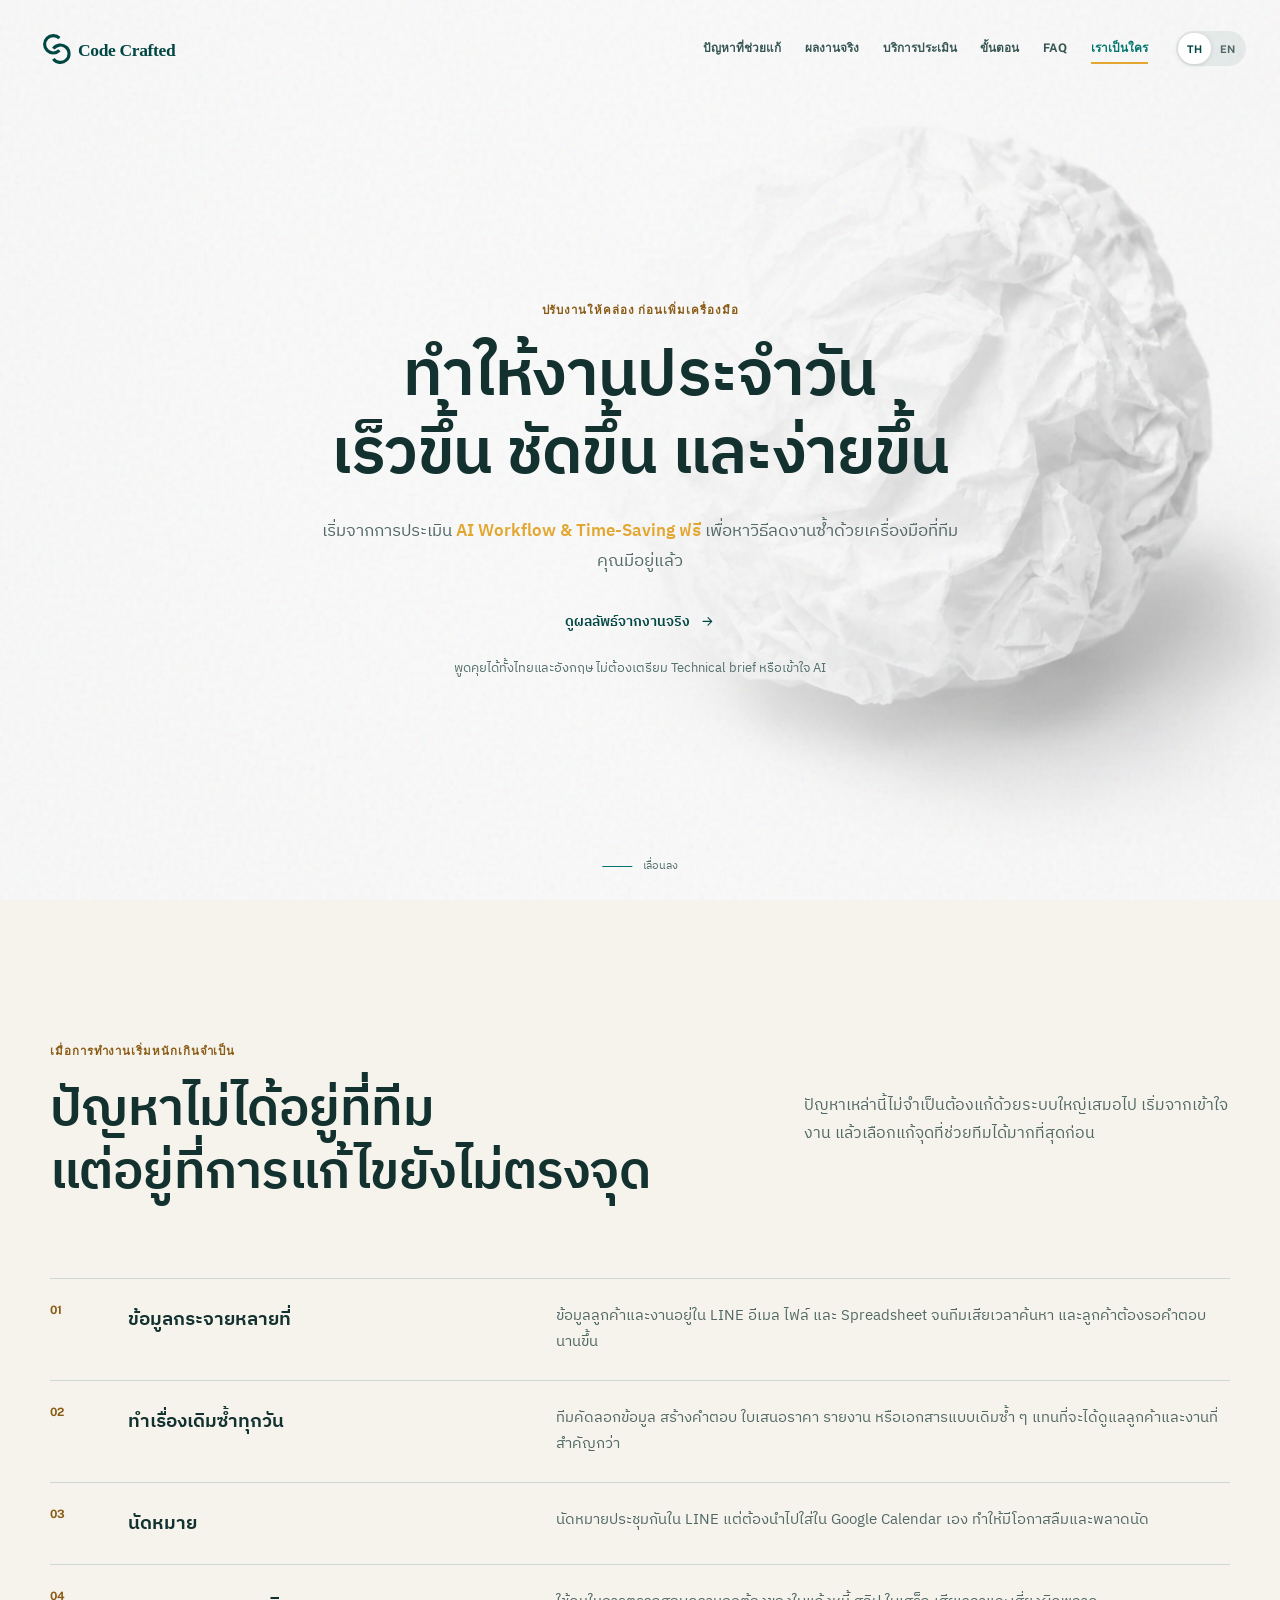
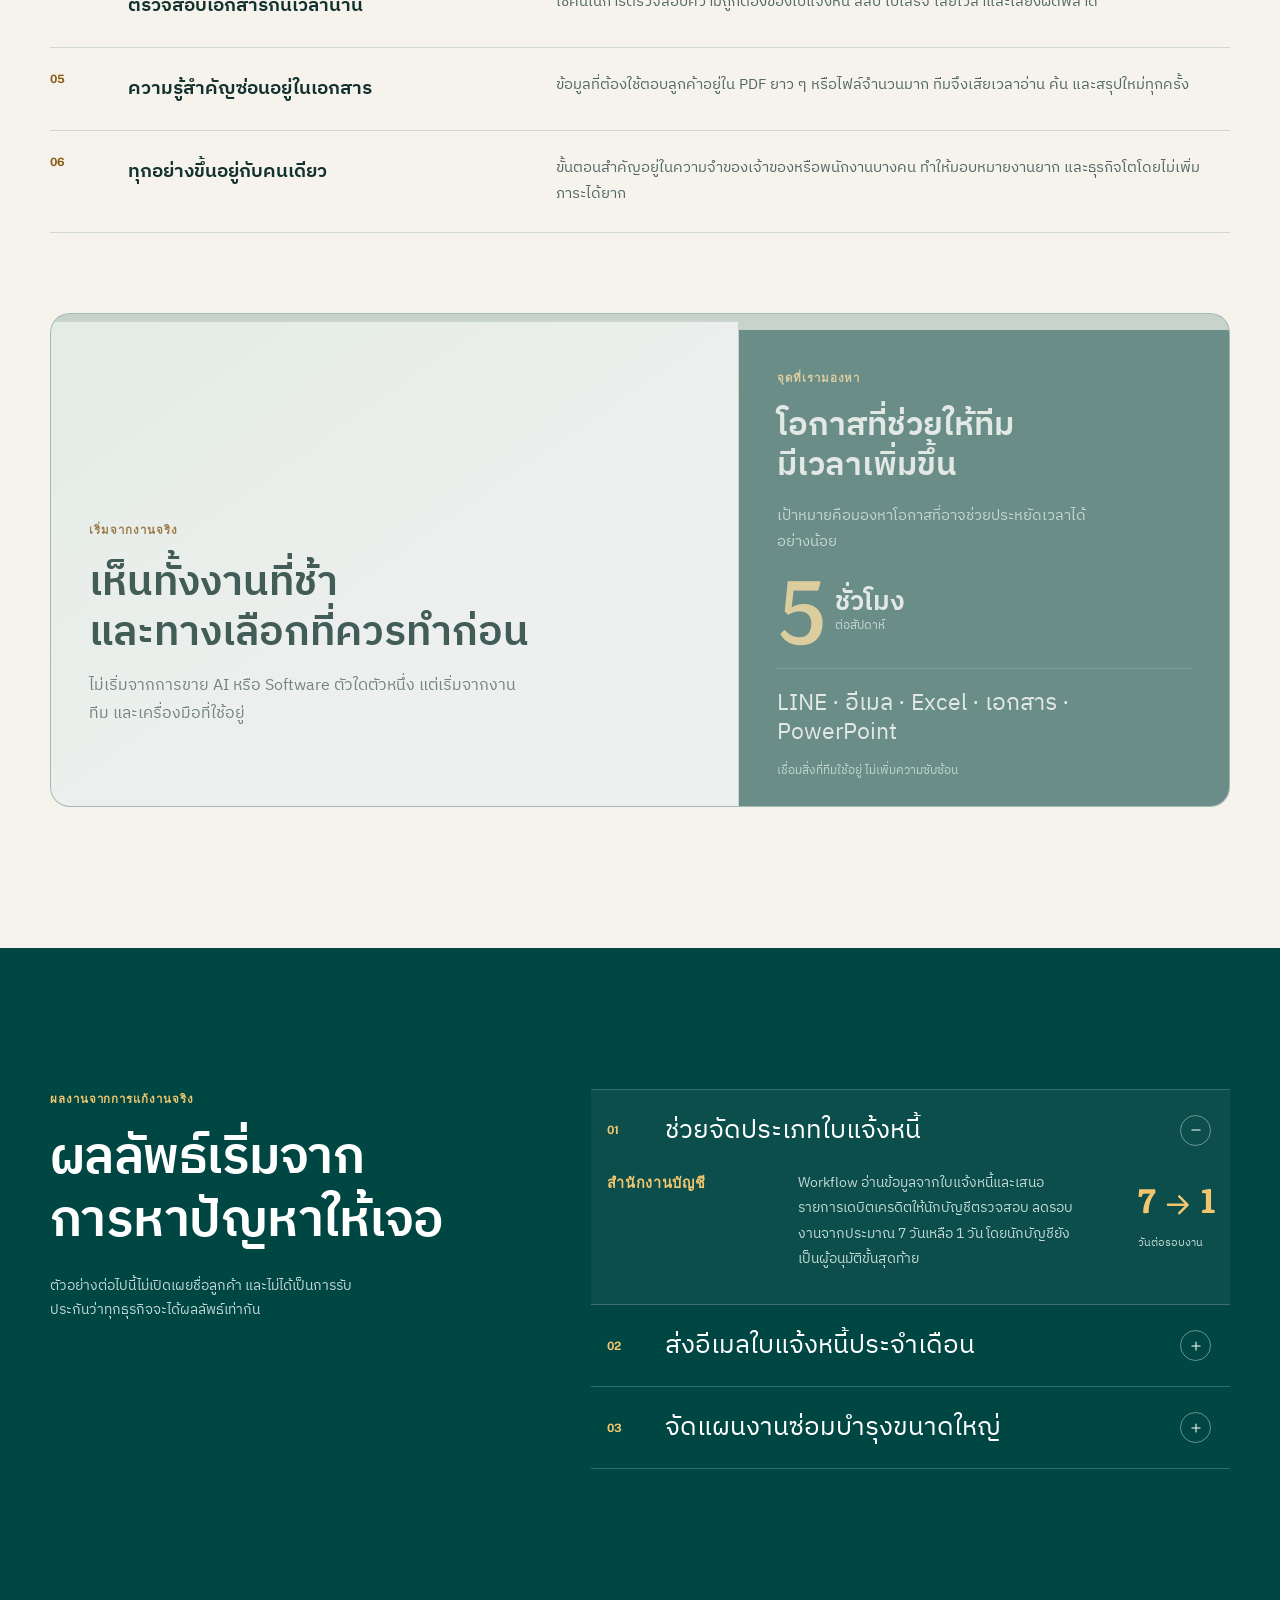
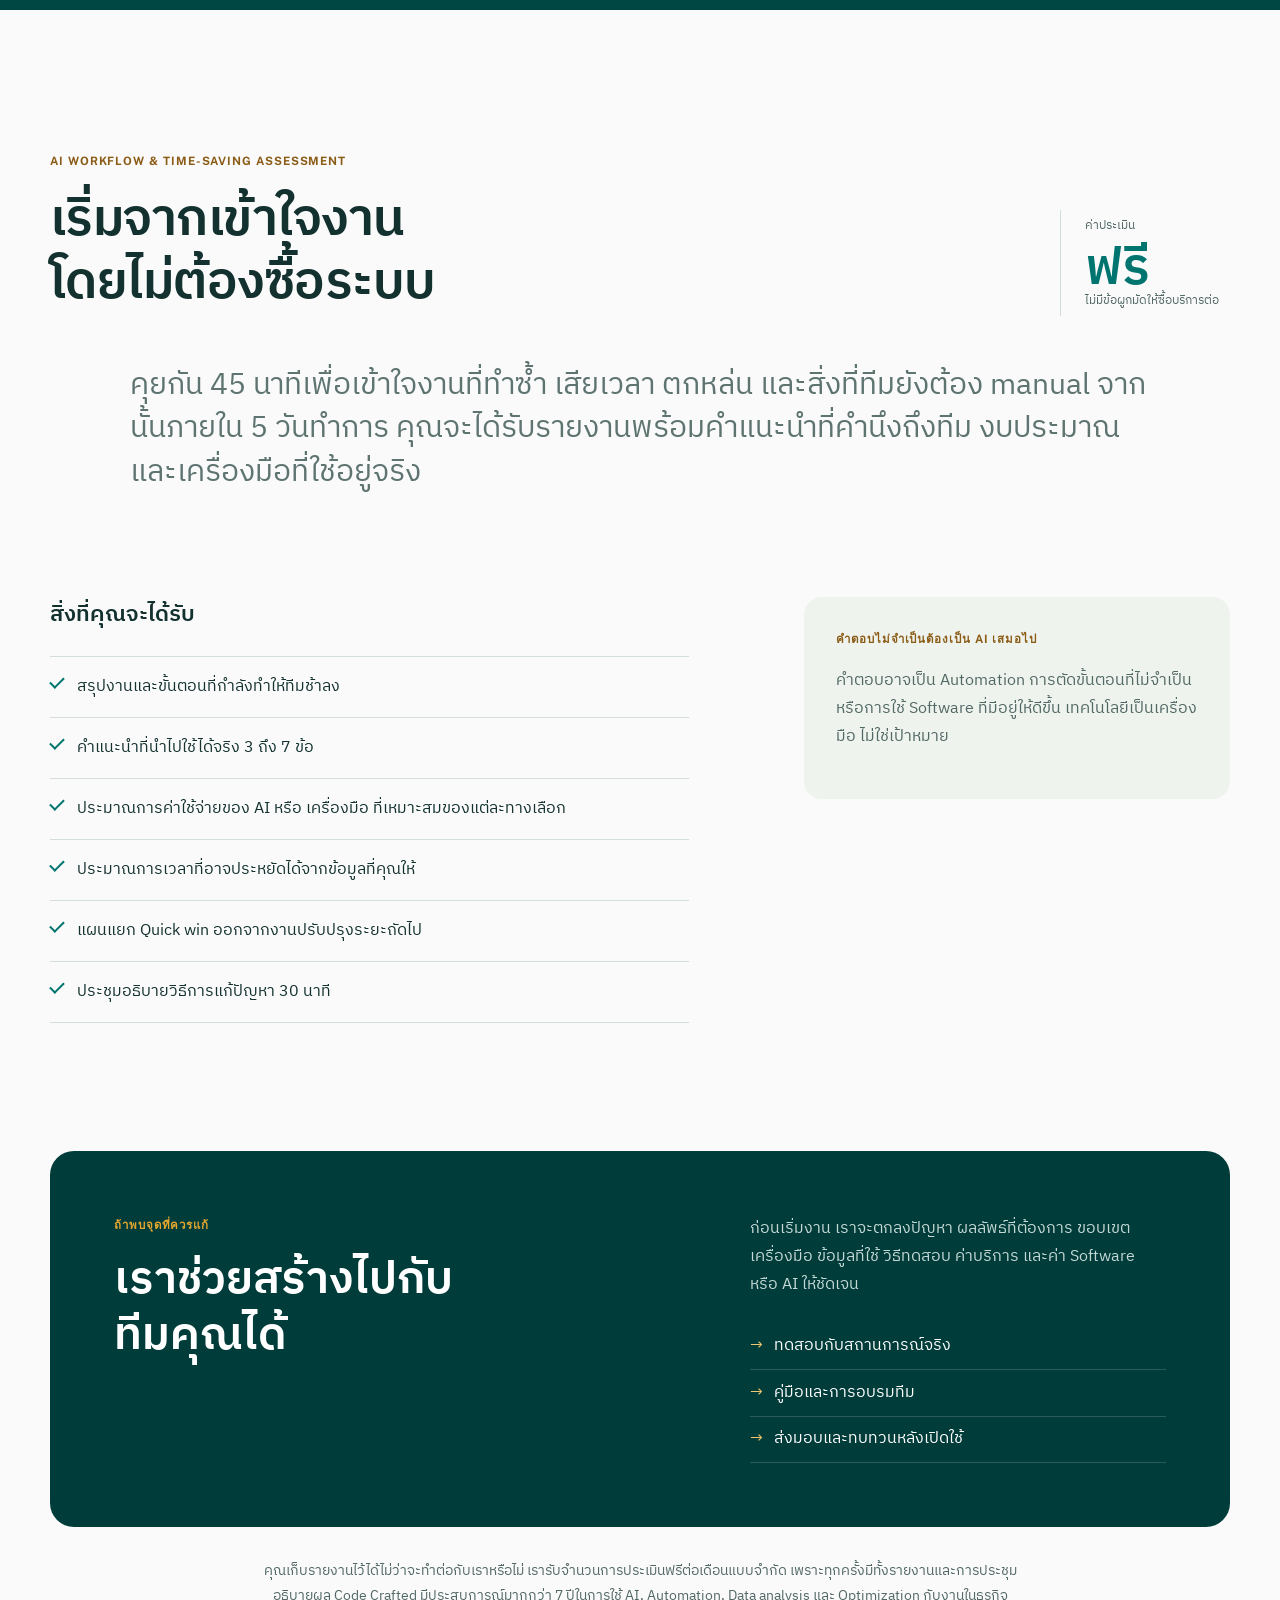
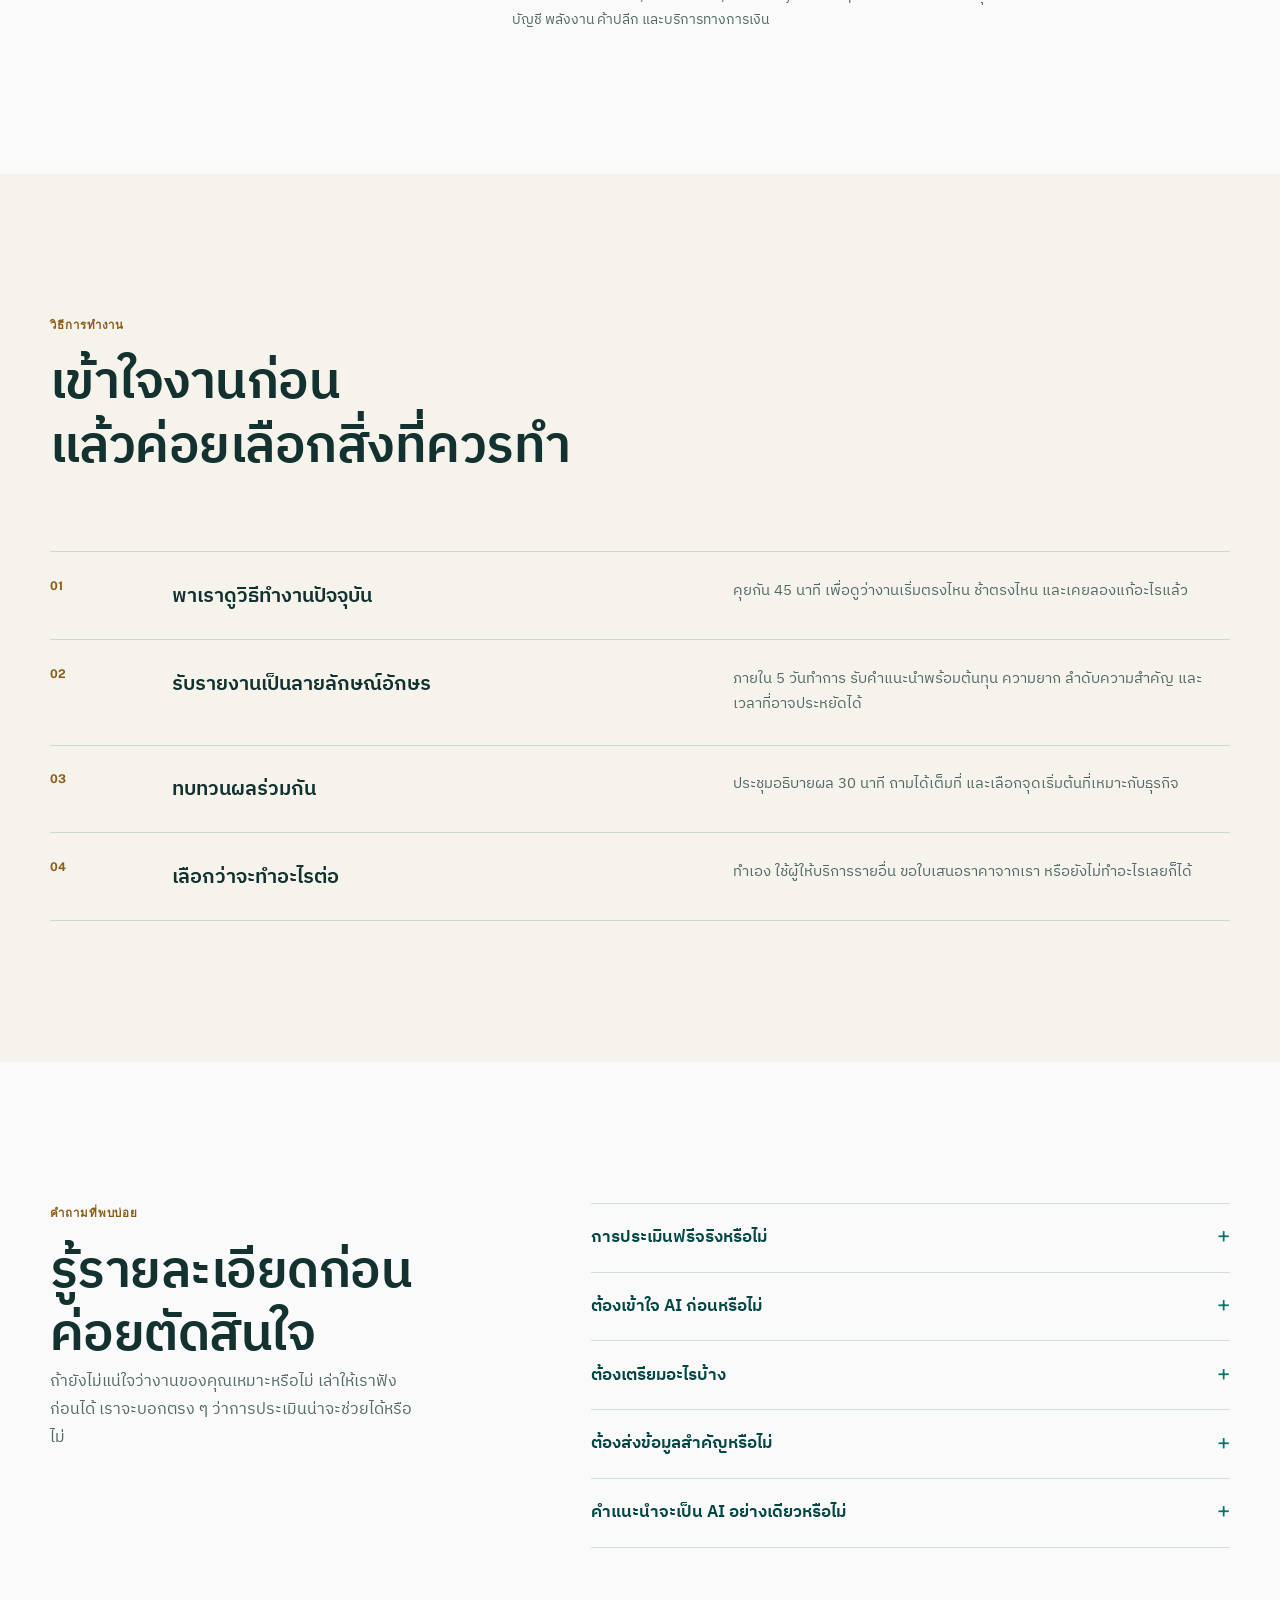
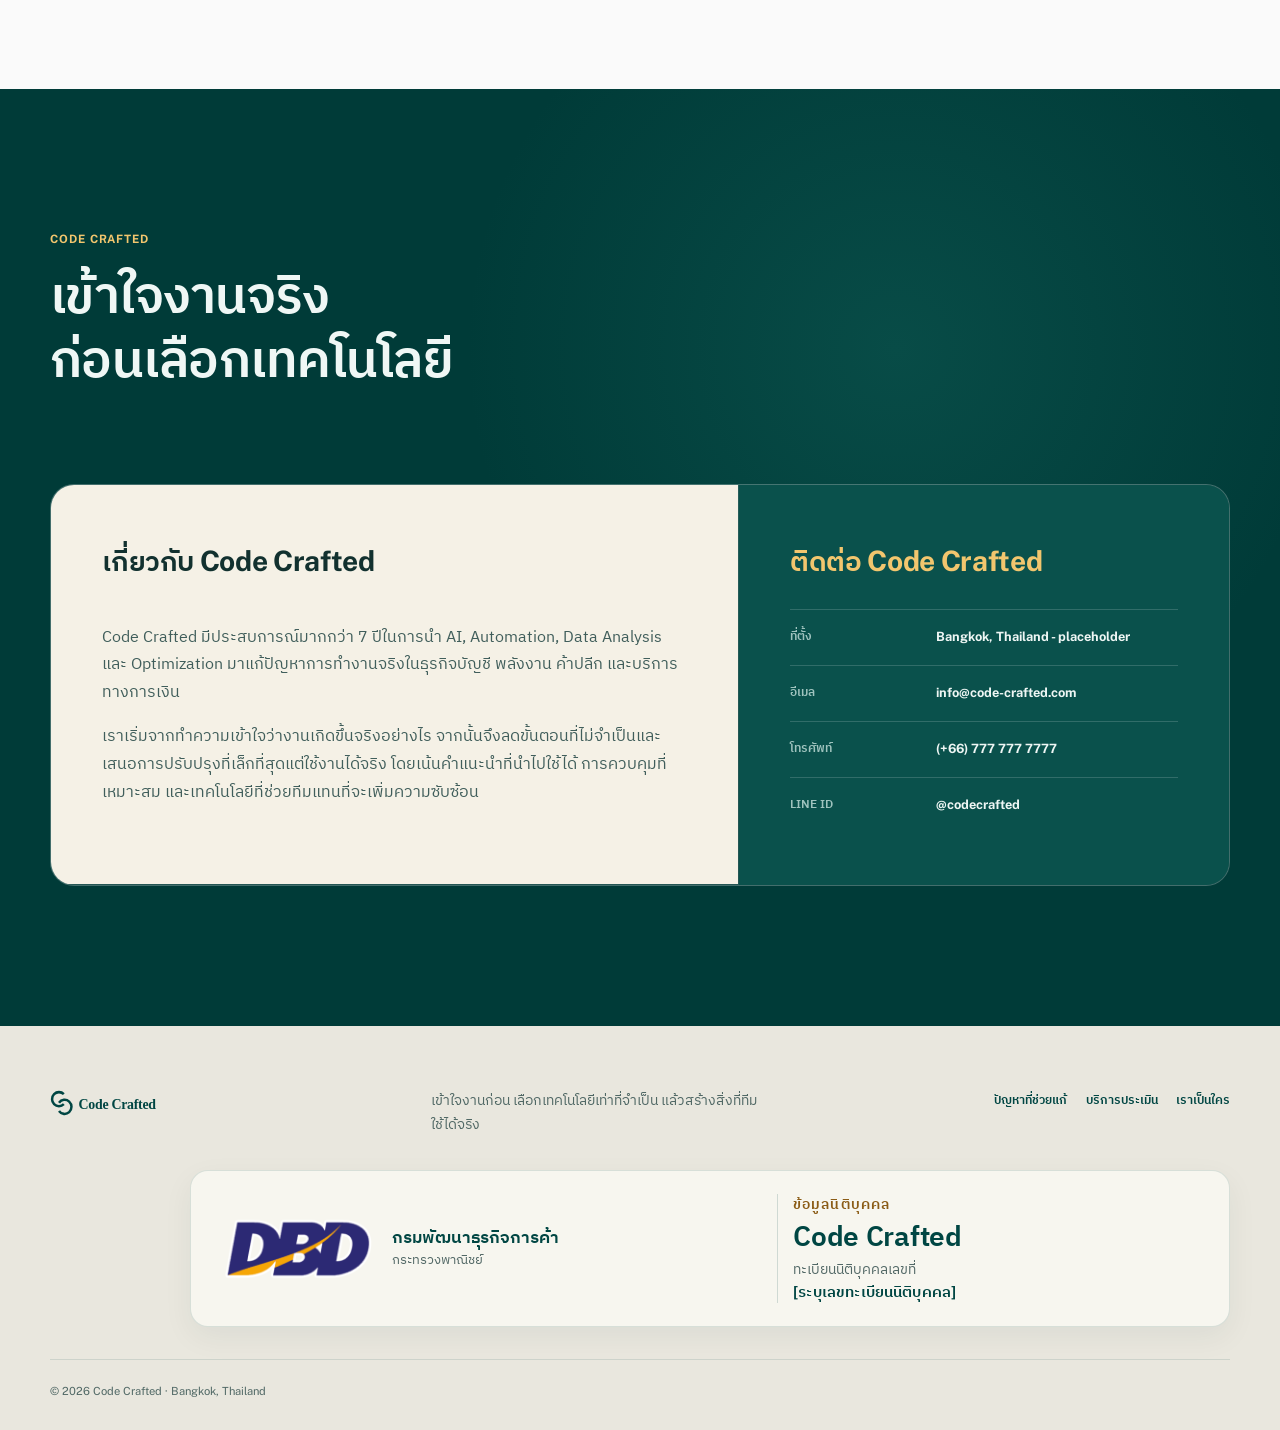
==== site/index.html @ 1d24594e "back up" ====
<!doctype html>
<html lang="th">
<head>
  <meta charset="utf-8">
  <meta name="viewport" content="width=device-width, initial-scale=1">
  <meta name="description" content="Code Crafted ช่วยธุรกิจบริการในไทยลดงานซ้ำและจัดการงานได้ชัดขึ้น เริ่มจากการประเมิน Workflow ฟรี">
  <meta name="theme-color" content="#004643">
  <title>Code Crafted | ลดงานซ้ำ ให้ธุรกิจเดินหน้าได้คล่องขึ้น</title>
  <link rel="icon" href="assets/brand/favicon.svg" type="image/svg+xml">
  <link rel="stylesheet" href="css/style.css">
</head>
<body>
  <a class="skip-link" href="#main-content" data-i18n="skip">ข้ามไปยังเนื้อหาหลัก</a>
  <svg class="sprite" aria-hidden="true">
    <symbol id="arrow" viewBox="0 0 24 24"><path d="M5 12h14M13 6l6 6-6 6"/></symbol>
    <symbol id="check" viewBox="0 0 24 24"><path d="m5 12 4 4L19 6"/></symbol>
    <symbol id="plus" viewBox="0 0 24 24"><path d="M12 5v14M5 12h14"/></symbol>
    <symbol id="minus" viewBox="0 0 24 24"><path d="M5 12h14"/></symbol>
    <symbol id="mail" viewBox="0 0 24 24"><rect x="3" y="5" width="18" height="14" rx="2"/><path d="m3 7 9 6 9-6"/></symbol>
  </svg>

  <header class="site-header" id="site-header">
    <nav class="nav-shell" aria-label="เมนูหลัก" data-i18n-aria="primaryNav">
      <a class="brand" href="#top" aria-label="Code Crafted home"><img src="assets/brand/code-crafted-lockup.svg" alt="Code Crafted"></a>
      <button class="menu-toggle" type="button" aria-expanded="false" aria-controls="main-nav" aria-label="เปิดหรือปิดเมนู" data-i18n-aria="menu"><span></span><span></span></button>
      <div class="nav-panel" id="main-nav">
        <div class="nav-links">
          <a href="#problems" data-i18n="navProblems">ปัญหาที่ช่วยแก้</a>
          <a href="#proof" data-i18n="navProof">ผลงานจริง</a>
          <a href="#assessment" data-i18n="navAssessment">บริการประเมิน</a>
          <a href="#process" data-i18n="navProcess">ขั้นตอน</a>
          <a href="#faq" data-i18n="navFaq">FAQ</a>
          <a href="#about" data-i18n="navAbout">เราเป็นใคร</a>
        </div>
        <div class="nav-actions">
          <div class="language-switcher" role="group" aria-label="เลือกภาษา" data-i18n-aria="language"><button class="language-option is-active" type="button" data-language="th" aria-pressed="true">TH</button><button class="language-option" type="button" data-language="en" aria-pressed="false">EN</button></div>
        </div>
      </div>
    </nav>
  </header>

  <main class="site-main" id="main-content">
    <section class="hero" id="top" data-paper-scene aria-labelledby="hero-title">
      <div class="paper-stage" aria-hidden="true">
        <img class="paper-frame is-current" data-frame="0" src="assets/papers/paper-00.webp" alt="">
        <img class="paper-frame" data-frame=".5" src="assets/papers/paper-40.webp" alt="">
        <img class="paper-frame" data-frame="1" src="assets/papers/paper-100.webp" alt="">
      </div>
      <div class="hero-wash"></div>
      <div class="hero-inner page-width">
        <p class="kicker" data-i18n="heroKicker">ปรับงานให้คล่อง ก่อนเพิ่มเครื่องมือ</p>
        <h1 id="hero-title" data-i18n-html="heroTitle">ทำให้งานประจำวัน<br>เร็วขึ้น ชัดขึ้น และง่ายขึ้น</h1>
        <p class="hero-lead" data-i18n-html="heroLead">เริ่มจากการประเมิน <strong>AI Workflow &amp; Time-Saving ฟรี</strong> เพื่อหาวิธีลดงานซ้ำด้วยเครื่องมือที่ทีมคุณมีอยู่แล้ว</p>
        <div class="hero-actions"><a class="text-button" href="#proof"><span data-i18n="heroProof">ดูผลลัพธ์จากงานจริง</span><svg class="icon"><use href="#arrow"></use></svg></a></div>
        <p class="hero-note" data-i18n="heroNote">พูดคุยได้ทั้งไทยและอังกฤษ ไม่ต้องเตรียม Technical brief หรือเข้าใจ AI</p>
      </div>
      <p class="scroll-cue" aria-hidden="true"><span></span><span data-i18n="scroll">เลื่อนลง</span></p>
    </section>

    <section class="chapter problems" id="problems" aria-labelledby="problems-title">
      <div class="page-width">
        <div class="chapter-head split-head"><div><p class="kicker" data-i18n="problemsKicker">เมื่อการทำงานเริ่มหนักเกินจำเป็น</p><h2 id="problems-title" data-i18n-html="problemsTitle">ปัญหาไม่ได้อยู่ที่ทีม<br>แต่อยู่ที่การแก้ไขยังไม่ตรงจุด</h2></div><p data-i18n="problemsLead">ปัญหาเหล่านี้ไม่จำเป็นต้องแก้ด้วยระบบใหญ่เสมอไป เริ่มจากเข้าใจงาน แล้วเลือกแก้จุดที่ช่วยทีมได้มากที่สุดก่อน</p></div>
        <div class="problem-list">
          <article><span>01</span><h3 data-i18n="problem1Title">ข้อมูลกระจายหลายที่</h3><p data-i18n="problem1Body">ข้อมูลลูกค้าและงานอยู่ใน LINE อีเมล ไฟล์ และ Spreadsheet จนทีมเสียเวลาค้นหา และลูกค้าต้องรอคำตอบนานขึ้น</p></article>
          <article><span>02</span><h3 data-i18n="problem2Title">ทำเรื่องเดิมซ้ำทุกวัน</h3><p data-i18n="problem2Body">ทีมคัดลอกข้อมูล สร้างคำตอบ ใบเสนอราคา รายงาน หรือเอกสารแบบเดิมซ้ำ ๆ แทนที่จะได้ดูแลลูกค้าและงานที่สำคัญกว่า</p></article>
          <article><span>03</span><h3 data-i18n="problem3Title">นัดหมาย</h3><p data-i18n="problem3Body">นัดหมายประชุมกันใน LINE แต่ต้องนำไปใส่ใน Google Calendar เอง  ทำให้มีโอกาสลืมและพลาดนัด</p></article>
          <article><span>04</span><h3 data-i18n="problem4Title">ตรวจสอบเอกสารกินเวลานาน</h3><p data-i18n="problem4Body">ใช้คนในการตรวจสอบความถูกต้องของใบแจ้งหนี้ สลิป ใบเสร็จ เสียเวลาและเสี่ยงผิดพลาด</p></article>
          <article><span>05</span><h3 data-i18n="problem5Title">ความรู้สำคัญซ่อนอยู่ในเอกสาร</h3><p data-i18n="problem5Body">ข้อมูลที่ต้องใช้ตอบลูกค้าอยู่ใน PDF ยาว ๆ หรือไฟล์จำนวนมาก ทีมจึงเสียเวลาอ่าน ค้น และสรุปใหม่ทุกครั้ง</p></article>
          <article><span>06</span><h3 data-i18n="problem6Title">ทุกอย่างขึ้นอยู่กับคนเดียว</h3><p data-i18n="problem6Body">ขั้นตอนสำคัญอยู่ในความจำของเจ้าของหรือพนักงานบางคน ทำให้มอบหมายงานยาก และธุรกิจโตโดยไม่เพิ่มภาระได้ยาก</p></article>
        </div>
        <div class="bento-grid" aria-label="สิ่งที่การประเมินช่วยให้เห็น">
          <article class="bento bento-large"><p class="kicker" data-i18n="bentoKicker">เริ่มจากงานจริง</p><h3 data-i18n-html="bentoTitle">เห็นทั้งงานที่ช้า<br>และทางเลือกที่ควรทำก่อน</h3><p data-i18n="bentoBody">ไม่เริ่มจากการขาย AI หรือ Software ตัวใดตัวหนึ่ง แต่เริ่มจากงาน ทีม และเครื่องมือที่ใช้อยู่</p></article>
          <article class="bento bento-evidence"><div class="bento-evidence-main"><p class="kicker kicker-light" data-i18n="bentoEvidenceKicker">จุดที่เรามองหา</p><h3 data-i18n-html="bentoEvidenceTitle">โอกาสที่ช่วยให้ทีม<br>มีเวลาเพิ่มขึ้น</h3><p class="bento-evidence-body" data-i18n="bentoEvidenceBody">เป้าหมายคือมองหาโอกาสที่อาจช่วยประหยัดเวลาได้อย่างน้อย</p><div class="bento-time-proof" data-i18n-aria="bentoEvidenceMetricAria" aria-label="5 ชั่วโมงต่อสัปดาห์"><strong>5</strong><span><span data-i18n="bentoEvidenceMetricUnit">ชั่วโมง</span><small data-i18n="bentoEvidenceMetricPeriod">ต่อสัปดาห์</small></span></div></div><div class="bento-evidence-tools"><p data-i18n="bentoTools">LINE · อีเมล · Excel · เอกสาร · PowerPoint</p><span data-i18n="bentoToolsNote">เชื่อมสิ่งที่ทีมใช้อยู่ ไม่เพิ่มความซับซ้อน</span></div></article>
        </div>
      </div>
    </section>

    <section class="chapter proof" id="proof" aria-labelledby="proof-title">
      <div class="page-width proof-layout">
        <div class="proof-intro"><p class="kicker kicker-light" data-i18n="proofKicker">ผลงานจากการแก้งานจริง</p><h2 id="proof-title" data-i18n-html="proofTitle">ผลลัพธ์เริ่มจาก<br>การหาปัญหาให้เจอ</h2><p data-i18n="proofLead">ตัวอย่างต่อไปนี้ไม่เปิดเผยชื่อลูกค้า และไม่ได้เป็นการรับประกันว่าทุกธุรกิจจะได้ผลลัพธ์เท่ากัน</p></div>
        <div class="case-accordions" data-case-list>
          <article class="case is-open"><button class="case-toggle" type="button" aria-expanded="true"><span class="case-index">01</span><span class="case-title" data-i18n="case1Title">ช่วยจัดประเภทใบแจ้งหนี้</span><span class="case-plus"><svg class="icon"><use href="#minus"></use></svg></span></button><div class="case-panel"><p class="case-sector" data-i18n="case1Sector">สำนักงานบัญชี</p><p data-i18n="case1Body">Workflow อ่านข้อมูลจากใบแจ้งหนี้และเสนอรายการเดบิตเครดิตให้นักบัญชีตรวจสอบ ลดรอบงานจากประมาณ 7 วันเหลือ 1 วัน โดยนักบัญชียังเป็นผู้อนุมัติขั้นสุดท้าย</p><strong>7 <svg class="icon"><use href="#arrow"></use></svg> 1 <small data-i18n="case1Result">วันต่อรอบงาน</small></strong></div></article>
          <article class="case"><button class="case-toggle" type="button" aria-expanded="false"><span class="case-index">02</span><span class="case-title" data-i18n="case2Title">ส่งอีเมลใบแจ้งหนี้ประจำเดือน</span><span class="case-plus"><svg class="icon"><use href="#plus"></use></svg></span></button><div class="case-panel"><p class="case-sector" data-i18n="case2Sector">สำนักงานบัญชี</p><p data-i18n="case2Body">ระบบเตรียมและส่งอีเมลใบแจ้งหนี้ตามรอบให้ลูกค้าทั้งหมด ช่วยให้การสื่อสารสม่ำเสมอ และลดความเสี่ยงจากการตกหล่น</p><strong>3h <svg class="icon"><use href="#arrow"></use></svg> &lt;5m <small data-i18n="case2Result">เวลาทำงานต่อเดือน</small></strong></div></article>
          <article class="case"><button class="case-toggle" type="button" aria-expanded="false"><span class="case-index">03</span><span class="case-title" data-i18n="case3Title">จัดแผนงานซ่อมบำรุงขนาดใหญ่</span><span class="case-plus"><svg class="icon"><use href="#plus"></use></svg></span></button><div class="case-panel"><p class="case-sector" data-i18n="case3Sector">ธุรกิจพลังงานไทย</p><p data-i18n="case3Body">ระบบวิเคราะห์งานซ่อม ลำดับก่อนหลัง ด้วยข้อจำกัดหน้างาน เช่น จำนวนคน, เวลาที่จำกัด เป็นต้น เพื่อสร้างแผนดำเนินงานที่นำไปใช้ต่อได้</p><strong class="case-result-financial"><span class="case-result-value" data-i18n-html="case3ResultValue">THB 1M+</span><small data-i18n="case3Result">ต้นทุนที่ลดลง</small></strong></div></article>
        </div>
      </div>
    </section>

    <section class="chapter assessment" id="assessment" aria-labelledby="assessment-title">
      <div class="page-width">
        <div class="assessment-top"><div><p class="kicker" data-i18n="assessmentKicker">AI Workflow &amp; Time-Saving Assessment</p><h2 id="assessment-title" data-i18n-html="assessmentTitle">เริ่มจากเข้าใจงาน<br>โดยไม่ต้องซื้อระบบ</h2></div><div class="assessment-price"><span data-i18n="priceLabel">ค่าประเมิน</span><strong data-i18n="price">ฟรี</strong><small data-i18n="priceNote">ไม่มีข้อผูกมัดให้ซื้อบริการต่อ</small></div></div>
        <div class="assessment-copy" data-scrub-copy><p data-i18n="assessmentIntro">คุยกัน 45 นาทีเพื่อเข้าใจงานที่ทำซ้ำ เสียเวลา ตกหล่น และสิ่งที่ทีมยังต้อง manual จากนั้นภายใน 5 วันทำการ คุณจะได้รับรายงานพร้อมคำแนะนำที่คำนึงถึงทีม งบประมาณ และเครื่องมือที่ใช้อยู่จริง</p></div>
        <div class="assessment-columns"><div><h3 data-i18n="deliverablesTitle">สิ่งที่คุณจะได้รับ</h3><ul class="check-list"><li data-i18n="deliverable1">สรุปงานและขั้นตอนที่กำลังทำให้ทีมช้าลง</li><li data-i18n="deliverable2">คำแนะนำที่นำไปใช้ได้จริง 3 ถึง 7 ข้อ</li><li data-i18n="deliverable3">ประมาณการค่าใช้จ่ายของ AI หรือ เครื่องมือ ที่เหมาะสมของแต่ละทางเลือก</li><li data-i18n="deliverable4">ประมาณการเวลาที่อาจประหยัดได้จากข้อมูลที่คุณให้</li><li data-i18n="deliverable5">แผนแยก Quick win ออกจากงานปรับปรุงระยะถัดไป</li><li data-i18n="deliverable6">ประชุมอธิบายวิธีการแก้ปัญหา 30 นาที</li></ul></div><aside class="assessment-aside"><p class="kicker" data-i18n="recommendKicker">คำตอบไม่จำเป็นต้องเป็น AI เสมอไป</p><p data-i18n="recommendLead">คำตอบอาจเป็น Automation การตัดขั้นตอนที่ไม่จำเป็น หรือการใช้ Software ที่มีอยู่ให้ดีขึ้น เทคโนโลยีเป็นเครื่องมือ ไม่ใช่เป้าหมาย</p></aside></div>
        <article class="implementation"><div><p class="kicker kicker-light" data-i18n="implementationKicker">ถ้าพบจุดที่ควรแก้</p><h3 data-i18n-html="implementationTitle">เราช่วยสร้างไปกับ<br>ทีมคุณได้</h3></div><div><p data-i18n="implementationBody">ก่อนเริ่มงาน เราจะตกลงปัญหา ผลลัพธ์ที่ต้องการ ขอบเขต เครื่องมือ ข้อมูลที่ใช้ วิธีทดสอบ ค่าบริการ และค่า Software หรือ AI ให้ชัดเจน</p><ul><li data-i18n="implementation1">ทดสอบกับสถานการณ์จริง</li><li data-i18n="implementation2">คู่มือและการอบรมทีม</li><li data-i18n="implementation3">ส่งมอบและทบทวนหลังเปิดใช้</li></ul></div></article>
        <p class="trust-copy" data-i18n="trustCopy">คุณเก็บรายงานไว้ได้ไม่ว่าจะทำต่อกับเราหรือไม่ เรารับจำนวนการประเมินฟรีต่อเดือนแบบจำกัด เพราะทุกครั้งมีทั้งรายงานและการประชุมอธิบายผล Code Crafted มีประสบการณ์มากกว่า 7 ปีในการใช้ AI, Automation, Data analysis และ Optimization กับงานในธุรกิจบัญชี พลังงาน ค้าปลีก และบริการทางการเงิน</p>
      </div>
    </section>

    <section class="chapter process" id="process" aria-labelledby="process-title"><div class="page-width"><div class="chapter-head"><p class="kicker" data-i18n="processKicker">วิธีการทำงาน</p><h2 id="process-title" data-i18n-html="processTitle">เข้าใจงานก่อน<br>แล้วค่อยเลือกสิ่งที่ควรทำ</h2></div><ol class="steps"><li><span>01</span><div><h3 data-i18n="step1Title">พาเราดูวิธีทำงานปัจจุบัน</h3><p data-i18n="step1Body">คุยกัน 45 นาที เพื่อดูว่างานเริ่มตรงไหน ช้าตรงไหน และเคยลองแก้อะไรแล้ว</p></div></li><li><span>02</span><div><h3 data-i18n="step2Title">รับรายงานเป็นลายลักษณ์อักษร</h3><p data-i18n="step2Body">ภายใน 5 วันทำการ รับคำแนะนำพร้อมต้นทุน ความยาก ลำดับความสำคัญ และเวลาที่อาจประหยัดได้</p></div></li><li><span>03</span><div><h3 data-i18n="step3Title">ทบทวนผลร่วมกัน</h3><p data-i18n="step3Body">ประชุมอธิบายผล 30 นาที ถามได้เต็มที่ และเลือกจุดเริ่มต้นที่เหมาะกับธุรกิจ</p></div></li><li><span>04</span><div><h3 data-i18n="step4Title">เลือกว่าจะทำอะไรต่อ</h3><p data-i18n="step4Body">ทำเอง ใช้ผู้ให้บริการรายอื่น ขอใบเสนอราคาจากเรา หรือยังไม่ทำอะไรเลยก็ได้</p></div></li></ol></div></section>

    <section class="chapter faq" id="faq" aria-labelledby="faq-title"><div class="page-width faq-layout"><div><p class="kicker" data-i18n="faqKicker">คำถามที่พบบ่อย</p><h2 id="faq-title" data-i18n-html="faqTitle">รู้รายละเอียดก่อน<br>ค่อยตัดสินใจ</h2><p data-i18n="faqLead">ถ้ายังไม่แน่ใจว่างานของคุณเหมาะหรือไม่ เล่าให้เราฟังก่อนได้ เราจะบอกตรง ๆ ว่าการประเมินน่าจะช่วยได้หรือไม่</p></div><div class="faq-list"><details><summary data-i18n="faq1Q">การประเมินฟรีจริงหรือไม่</summary><p data-i18n="faq1A">ฟรี ไม่มีค่าประเมิน และไม่มีข้อผูกมัดให้ซื้อบริการอื่นต่อ</p></details><details><summary data-i18n="faq2Q">ต้องเข้าใจ AI ก่อนหรือไม่</summary><p data-i18n="faq2A">ไม่ต้อง เราคุยเรื่องธุรกิจด้วยภาษาที่เข้าใจง่าย และอธิบายว่าทางเลือกแต่ละแบบทำอะไร มีค่าใช้จ่ายอะไร และทีมต้องปรับอะไรบ้าง</p></details><details><summary data-i18n="faq3Q">ต้องเตรียมอะไรบ้าง</summary><p data-i18n="faq3A">เตรียมเล่าว่าวันทำงานปกติเป็นอย่างไร งานไหนทำซ้ำ งานไหนล่าช้า และทีมใช้เครื่องมืออะไร ไม่ต้องทำ Presentation หรือ Technical brief</p></details><details><summary data-i18n="faq4Q">ต้องส่งข้อมูลสำคัญหรือไม่</summary><p data-i18n="faq4A">การประเมินฟรีไม่ต้องใช้รหัสผ่านหรือเอกสารลูกค้าเป็นค่าเริ่มต้น เราเริ่มจากคำอธิบาย Workflow และตัวอย่างที่ไม่อ่อนไหวได้</p></details><details><summary data-i18n="faq5Q">คำแนะนำจะเป็น AI อย่างเดียวหรือไม่</summary><p data-i18n="faq5A">ไม่เสมอไป เราอาจแนะนำ AI, Automation, Software ที่ง่ายกว่า หรือการปรับขั้นตอนการทำงาน</p></details></div></div></section>

    <section class="chapter about" id="about" aria-labelledby="about-title">
      <div class="page-width">
        <header class="about-heading">
          <p class="kicker kicker-light">Code Crafted</p>
          <h2 id="about-title"><span data-i18n="aboutTitleLead">เข้าใจงานจริง</span><br><span data-i18n="aboutTitleEnd">ก่อนเลือกเทคโนโลยี</span></h2>
        </header>
        <div class="about-grid">
          <article class="about-story" data-about-story>
            <h3 data-i18n="aboutName">เกี่ยวกับ Code Crafted</h3>
            <div class="about-copy">
              <p data-i18n="aboutBody1">Code Crafted มีประสบการณ์มากกว่า 7 ปีในการนำ AI, Automation, Data Analysis และ Optimization มาแก้ปัญหาการทำงานจริงในธุรกิจบัญชี พลังงาน ค้าปลีก และบริการทางการเงิน</p>
              <p data-i18n="aboutBody2">เราเริ่มจากทำความเข้าใจว่างานเกิดขึ้นจริงอย่างไร จากนั้นจึงลดขั้นตอนที่ไม่จำเป็นและเสนอการปรับปรุงที่เล็กที่สุดแต่ใช้งานได้จริง โดยเน้นคำแนะนำที่นำไปใช้ได้ การควบคุมที่เหมาะสม และเทคโนโลยีที่ช่วยทีมแทนที่จะเพิ่มความซับซ้อน</p>
            </div>
          </article>
          <address class="about-contact">
            <h3 data-i18n="aboutContactTitle">ติดต่อ Code Crafted</h3>
            <dl>
              <div><dt data-i18n="locationLabel">ที่ตั้ง</dt><dd>Bangkok, Thailand - placeholder</dd></div>
              <div><dt data-i18n="emailLabel">อีเมล</dt><dd><a href="mailto:info@code-crafted.com">info@code-crafted.com</a></dd></div>
              <div><dt data-i18n="phoneLabel">โทรศัพท์</dt><dd><a href="tel:+667777777777">(+66) 777 777 7777</a></dd></div>
              <div><dt>LINE ID</dt><dd><a href="https://line.me/R/ti/p/@codecrafted" target="_blank" rel="noopener noreferrer">@codecrafted</a></dd></div>
            </dl>
          </address>
        </div>
      </div>
    </section>
  </main>
  <footer><div class="page-width footer-grid"><img src="assets/brand/code-crafted-lockup.svg" alt="Code Crafted"><p data-i18n="footerStatement">เข้าใจงานก่อน เลือกเทคโนโลยีเท่าที่จำเป็น แล้วสร้างสิ่งที่ทีมใช้ได้จริง</p><div><a href="#problems" data-i18n="navProblems">ปัญหาที่ช่วยแก้</a><a href="#assessment" data-i18n="navAssessment">บริการประเมิน</a><a href="#about" data-i18n="navAbout">เราเป็นใคร</a></div><aside class="footer-trust" aria-labelledby="footer-trust-title"><figure class="footer-trust-mark"><img src="assets/brand/dbd-logo.png" width="312" height="150" loading="lazy" alt="DBD logo, Department of Business Development, Ministry of Commerce"></figure><section class="footer-trust-department"><strong data-i18n="dbdName">กรมพัฒนาธุรกิจการค้า</strong><span data-i18n="dbdMinistry">กระทรวงพาณิชย์</span></section><section class="footer-trust-content"><p class="footer-trust-kicker" data-i18n="footerTrustKicker">ข้อมูลนิติบุคคล</p><h2 id="footer-trust-title" data-i18n="footerTrustTitle">Code Crafted</h2><p class="footer-registration"><span data-i18n="footerRegistrationLabel">ทะเบียนนิติบุคคลเลขที่</span><strong data-i18n="footerRegistrationNumber">[ระบุเลขทะเบียนนิติบุคคล]</strong></p></section></aside><small>© 2026 Code Crafted · Bangkok, Thailand</small></div></footer>
  <script src="assets/vendor/gsap.min.js"></script><script src="assets/vendor/ScrollTrigger.min.js"></script><script src="js/script.js"></script>
</body>
</html>
---- site/css/style.css ----
@font-face{font-family:"IBM Plex Sans Thai";src:url("../assets/fonts/m8JPje1VVIzcq1HzJq2AEdo2Tj_qvLq8Dg.ttf");font-display:swap}
@font-face{font-family:"IBM Plex Sans Thai";font-weight:600;src:url("../assets/fonts/m8JMje1VVIzcq1HzJq2AEdo2Tj_qvLqE1vIFbQ.ttf");font-display:swap}
@font-face{font-family:Literata;src:url("../assets/fonts/or3PQ6P12-iJxAIgLa78DkrbXsDgk0oVDaDPYLanFLHpPf2TbCO_F_Y.ttf");font-display:swap}
@font-face{font-family:"Public Sans";src:url("../assets/fonts/ijwGs572Xtc6ZYQws9YVwllKVG8qX1oyOymuFpm5ww.ttf");font-display:swap}
@font-face{font-family:"Public Sans";font-weight:700;src:url("../assets/fonts/ijwGs572Xtc6ZYQws9YVwllKVG8qX1oyOymu8Z65ww.ttf");font-display:swap}

:root{--brand:#004643;--primary:#00756f;--accent:#e3a72f;--canvas:#fafafa;--paper:#f5f3ec;--ink:#12312f;--muted:#526866;--line:rgba(0,70,67,.16);--lightline:rgba(255,255,255,.2);--page:min(1180px,calc(100% - 48px));--chapter:clamp(6.5rem,11vw,11rem);--ease:cubic-bezier(.16,1,.3,1)}

*{box-sizing:border-box}
html{scroll-behavior:smooth;scroll-padding-top:100px}
body{margin:0;background:var(--canvas);color:var(--ink);font-family:"IBM Plex Sans Thai","Public Sans",Tahoma,sans-serif;font-size:16px;line-height:1.75;-webkit-font-smoothing:antialiased;-moz-osx-font-smoothing:grayscale}
body.menu-open{overflow:hidden}
main{width:100%;max-width:100%;overflow-x:hidden}
h1,h2,h3,p{margin-top:0}
h1,h2,h3{font-weight:600;text-wrap:balance}
h1,h2{font-family:"IBM Plex Sans Thai",Literata,serif;letter-spacing:-.035em}
html[lang=en] h1,html[lang=en] h2{font-family:Literata,Georgia,serif}
a{color:inherit}
a,button{touch-action:manipulation}
.sprite{display:none}
.icon{width:1.05em;height:1.05em;fill:none;stroke:currentColor;stroke-width:1.8;stroke-linecap:round;stroke-linejoin:round}
.page-width{width:var(--page);margin-inline:auto}
.site-main{width:100%;max-width:100%;overflow-x:hidden}
.skip-link{position:fixed;z-index:99;top:8px;left:8px;padding:.6rem 1rem;background:white;transform:translateY(-140%)}
.skip-link:focus{transform:none}
:focus-visible{outline:3px solid rgba(227,167,47,.85);outline-offset:4px}

.site-header{position:fixed;z-index:30;top:16px;left:24px;right:24px}
.nav-shell{position:relative;display:flex;align-items:center;justify-content:space-between;gap:1rem;width:min(1280px,100%);min-height:66px;margin:auto;padding:.55rem .65rem .55rem 1.1rem;border-radius:22px;transition:.35s var(--ease)}
.site-header.is-scrolled .nav-shell{background:rgba(250,250,250,.72);box-shadow:0 14px 40px rgba(0,48,45,.1);backdrop-filter:blur(24px)}
.brand{display:flex;align-items:center;z-index:2}
.brand img{display:block;width:142px;height:auto}
.nav-panel,.nav-links,.nav-actions{display:flex;align-items:center}
.nav-panel{gap:1rem;margin-left:auto}
.nav-links{gap:.1rem}
.nav-links a{padding:.55rem .7rem;color:#365653;font-family:"Public Sans",sans-serif;font-size:.74rem;font-weight:700;text-decoration:none}
.nav-links a:hover{color:var(--primary)}
.nav-actions{gap:.55rem}
.language-switcher{display:grid;grid-template-columns:repeat(2,33px);padding:2px;border-radius:999px;background:rgba(0,70,67,.07)}
.language-option{min-height:31px;border:0;border-radius:999px;color:var(--muted);background:transparent;font:700 .66rem "Public Sans",sans-serif}
.language-option.is-active{background:white;color:var(--brand);box-shadow:0 1px 5px rgba(0,48,45,.15)}
.text-button{display:inline-flex;align-items:center;gap:.65rem;min-height:40px;padding:.4rem 0;border:0;background:none;color:var(--brand);font:700 .88rem "IBM Plex Sans Thai","Public Sans",sans-serif;text-decoration:none}
.text-button:hover .icon{transform:translateX(4px)}
.text-button .icon{transition:transform .25s var(--ease)}
.menu-toggle{display:none}

.hero{position:relative;min-height:100svh;padding:9rem 0 4rem;overflow:hidden;isolation:isolate}
.paper-stage,.hero-wash{position:absolute;inset:0;z-index:-2}
.paper-stage{background:#f8f8f7}
.paper-frame{position:absolute;width:100%;height:100%;object-fit:cover;opacity:0;transform:scale(1.04);transition:opacity .1s linear}
.paper-frame.is-current{opacity:1}
.hero-wash{z-index:-1;background:radial-gradient(circle at 50% 38%,rgba(250,250,250,.9) 0%,rgba(250,250,250,.65) 34%,rgba(250,250,250,.16) 72%),linear-gradient(90deg,rgba(250,250,250,.25),rgba(250,250,250,.7),rgba(250,250,250,.25))}
.hero::after{position:absolute;inset:0;z-index:-1;content:"";opacity:.2;pointer-events:none;background-image:url("data:image/svg+xml,%3Csvg viewBox='0 0 180 180' xmlns='http://www.w3.org/2000/svg'%3E%3Cfilter id='n'%3E%3CfeTurbulence type='fractalNoise' baseFrequency='.9' numOctaves='4' stitchTiles='stitch'/%3E%3C/filter%3E%3Crect width='100%25' height='100%25' filter='url(%23n)' opacity='.35'/%3E%3C/svg%3E")}
.hero-inner{display:grid;justify-items:center;align-content:center;min-height:calc(100svh - 13rem);text-align:center}
.kicker{margin-bottom:1.1rem;color:#8b5c16;font-family:"Public Sans",sans-serif;font-size:.72rem;font-weight:700;letter-spacing:.08em;text-transform:uppercase}
.hero h1{max-width:72rem;margin-bottom:1.35rem;font-size:clamp(3rem,5vw,5.5rem);line-height:1.04}
.hero h1 em{color:var(--primary);font-style:normal;font-weight:500}
.hero-lead{max-width:650px;margin-bottom:1.6rem;color:var(--muted);font-size:clamp(1rem,1.35vw,1.14rem)}
.hero-actions{display:flex;align-items:center;gap:1.1rem;margin-bottom:1rem}
.hero-note{margin:0;color:#55706d;font-size:.79rem}
.scroll-cue{position:absolute;bottom:1.5rem;left:50%;display:flex;align-items:center;gap:.65rem;margin:0;transform:translateX(-50%);color:#55706d;font-size:.68rem}
.scroll-cue span:first-child{width:30px;height:1px;background:var(--primary)}

.chapter{padding:var(--chapter) 0}
.chapter-head{max-width:760px;margin-bottom:4.5rem}
.split-head{display:grid;grid-template-columns:1.1fr .72fr;gap:8vw;max-width:none;align-items:end}
.chapter h2{margin-bottom:0;font-size:clamp(2.5rem,4vw,4.25rem);line-height:1.1}
.split-head>p{max-width:430px;margin-bottom:.35rem;color:var(--muted)}
.problems{background:var(--paper)}
.problem-list{margin-bottom:5rem;border-top:1px solid var(--line)}
.problem-list article{display:grid;grid-template-columns:54px minmax(210px,.75fr) minmax(300px,1.25fr);gap:1.5rem;padding:1.5rem 0;border-bottom:1px solid var(--line)}
.problem-list span{color:#8b5c16;font:700 .72rem "Public Sans",sans-serif}
.problem-list h3{margin:0;font-size:1.2rem}
.problem-list p{margin:0;color:var(--muted);font-size:.95rem}
.bento-grid{display:grid;grid-template-columns:repeat(12,1fr);grid-template-rows:repeat(2,minmax(160px,1fr));grid-auto-flow:dense;gap:1px;background:rgba(0,70,67,.18);border:1px solid rgba(0,70,67,.18);border-radius:20px;overflow:hidden}
.bento{padding:clamp(1.6rem,3vw,3rem);background:var(--canvas)}
.bento-large{grid-column:span 7;grid-row:span 2;display:flex;flex-direction:column;justify-content:end;background:linear-gradient(145deg,#eef4ef,#fafafa 62%)}
.bento-large h3{max-width:520px;margin-bottom:.8rem;font-size:clamp(2rem,3.2vw,3.3rem);line-height:1.1}
.bento-large p:last-child{max-width:440px;margin:0;color:var(--muted)}
.bento-time{grid-column:span 5;display:grid;grid-template-columns:auto 1fr;gap:1.2rem;align-items:end}
.bento-time strong{color:var(--primary);font-family:Literata,serif;font-size:clamp(3.4rem,6vw,5.8rem);line-height:.8}
.bento-time strong span{font-family:"Public Sans",sans-serif;font-size:.34em}
.bento-time p{max-width:255px;margin:0;color:var(--muted);font-size:.85rem}
.bento-tools{grid-column:span 5;display:flex;flex-direction:column;justify-content:space-between;background:var(--brand);color:white}
.bento-tools p{max-width:380px;margin:0;font-family:Literata,"IBM Plex Sans Thai",serif;font-size:clamp(1.25rem,2vw,2rem);line-height:1.25}
.bento-tools span{color:#d9e8e6;font-size:.76rem}

.proof{color:#eff7f5;background:var(--brand)}
.proof-layout{display:grid;grid-template-columns:.8fr 1.2fr;gap:clamp(3rem,9vw,10rem);align-items:start}
.proof-intro{position:sticky;top:130px}
.kicker-light{color:#f2c66e}
.proof h2,.implementation h3{color:white}
.proof-intro>p:last-child{max-width:340px;color:#c4d9d6;font-size:.88rem}
.case-accordions{border-top:1px solid var(--lightline)}
.case{border-bottom:1px solid var(--lightline);transition:background .3s}
.case.is-open{background:rgba(255,255,255,.045)}
.case-toggle{display:grid;grid-template-columns:42px 1fr 34px;gap:1rem;align-items:center;width:100%;padding:1.5rem 1rem;border:0;color:white;background:transparent;text-align:left;cursor:pointer}
.case-index{color:#f2c66e;font:700 .72rem "Public Sans",sans-serif}
.case-title{font-family:"IBM Plex Sans Thai",Literata,serif;font-size:clamp(1.2rem,2vw,1.8rem);line-height:1.3}
.case-plus{display:grid;width:31px;height:31px;place-items:center;border:1px solid rgba(255,255,255,.4);border-radius:50%}
.case-panel{display:grid;grid-template-columns:.9fr 1.5fr .6fr;gap:1.4rem;max-height:0;padding:0 1rem;overflow:hidden;opacity:0;transition:max-height .55s var(--ease),padding .55s var(--ease),opacity .35s}
.case.is-open .case-panel{max-height:260px;padding:0 1rem 2rem;opacity:1}
.case-panel p{margin:0;color:#c4d9d6;font-size:.9rem}
.case-sector{color:#f2c66e!important;font:700 .7rem "Public Sans",sans-serif;letter-spacing:.05em;text-transform:uppercase}
.case-panel strong{align-self:start;justify-self:end;color:#f2c66e;font-family:Literata,serif;font-size:2rem;white-space:nowrap}
.case-panel strong .icon{vertical-align:middle}
.case-panel small{display:block;margin-top:.45rem;color:#c4d9d6;font-family:"IBM Plex Sans Thai",sans-serif;font-size:.35em;font-weight:400;white-space:normal}
.case-symbol{font-family:"Public Sans",sans-serif}

.assessment{background:var(--canvas)}
.assessment-top{display:flex;justify-content:space-between;gap:2rem;align-items:end;margin-bottom:3rem}
.assessment-top h2{max-width:780px}
.assessment-price{display:grid;gap:.1rem;min-width:170px;padding:.3rem 0 .3rem 1.5rem;border-left:1px solid var(--line)}
.assessment-price span,.assessment-price small{color:var(--muted);font-size:.75rem}
.assessment-price strong{color:var(--primary);font-family:Literata,"IBM Plex Sans Thai",serif;font-size:3.2rem;line-height:1}
.assessment-copy{max-width:1020px;margin:0 auto clamp(4rem,8vw,7rem)}
.assessment-copy p{margin:0;color:#5e7471;font-size:clamp(1.45rem,2.35vw,2.35rem);line-height:1.45}
.assessment-columns{display:grid;grid-template-columns:1.2fr .8fr;gap:clamp(3rem,9vw,10rem);align-items:start}
.assessment-columns h3{font-size:1.35rem}
.check-list{margin:0;padding:0;list-style:none;border-top:1px solid var(--line)}
.check-list li{position:relative;padding:1rem 0 1rem 1.7rem;border-bottom:1px solid var(--line)}
.check-list li::before{position:absolute;top:1.22rem;left:0;width:.75rem;height:.38rem;border-bottom:2px solid var(--primary);border-left:2px solid var(--primary);content:"";transform:rotate(-45deg)}
.assessment-aside{padding:2rem;background:#eef3ed;border-radius:18px}
.assessment-aside p:nth-child(2){color:var(--muted)}
.implementation{display:grid;grid-template-columns:1fr .8fr;gap:clamp(3rem,9vw,8rem);margin-top:clamp(5rem,10vw,9rem);padding:clamp(2.5rem,5vw,5rem);border-radius:24px;background:#003c39}
.implementation h3{margin:0;font-size:clamp(2rem,3.5vw,3.5rem);line-height:1.12}
.implementation>div>p{color:#c4d9d6}
.implementation ul{margin:1.5rem 0 0;padding:0;list-style:none;color:white}
.implementation li{padding:.55rem 0;border-bottom:1px solid rgba(255,255,255,.16)}
.implementation li::before{margin-right:.7rem;content:"→";color:#f2c66e}
.trust-copy{max-width:760px;margin:2rem auto 0;color:var(--muted);text-align:center;font-size:.88rem}

.process{background:var(--paper)}
.steps{margin:0;padding:0;list-style:none;border-top:1px solid var(--line)}
.steps li{display:grid;grid-template-columns:90px 1fr;gap:2rem;padding:1.65rem 0;border-bottom:1px solid var(--line)}
.steps li>span{color:#8b5c16;font:700 .75rem "Public Sans",sans-serif}
.steps li>div{display:grid;grid-template-columns:1fr 1fr;gap:4rem}
.steps h3{margin:0;font-size:1.22rem}
.steps p{margin:0;color:var(--muted);font-size:.92rem}
.faq-layout{display:grid;grid-template-columns:.8fr 1.2fr;gap:clamp(3rem,9vw,10rem);align-items:start}
.faq-layout>div:first-child{position:sticky;top:130px}
.faq-layout>div:first-child>p:last-child{max-width:370px;color:var(--muted)}
.faq-list{border-top:1px solid var(--line)}
details{border-bottom:1px solid var(--line)}
summary{position:relative;padding:1.2rem 3rem 1.2rem 0;color:var(--brand);cursor:pointer;font-size:1.05rem;font-weight:600;list-style:none}
summary::-webkit-details-marker{display:none}
summary::after{position:absolute;top:1.15rem;right:0;content:"+";color:var(--primary);font:300 1.5rem "Public Sans",sans-serif}
details[open] summary::after{content:"−"}
.faq-list p{max-width:600px;margin:0;padding:0 3rem 1.35rem 0;color:var(--muted);font-size:.92rem}

.about{position:relative;overflow:hidden;color:#e8f2f0;background:#003b38;isolation:isolate}
.about::before{position:absolute;inset:-20% -10% auto 35%;z-index:-1;width:70vw;height:70vw;border-radius:50%;background:radial-gradient(circle,rgba(33,130,119,.24),rgba(0,59,56,0) 68%);content:"";pointer-events:none}
.about-heading{position:relative;z-index:2;max-width:68rem;margin-bottom:clamp(3.5rem,7vw,6rem)}
.about-heading h2{max-width:68rem;color:#eff7f5;font-size:clamp(2.5rem,4vw,4.25rem);line-height:1.1;letter-spacing:-.035em}
.about-grid{display:grid;grid-template-columns:repeat(12,minmax(0,1fr));grid-template-rows:auto;grid-auto-flow:dense;gap:1px;overflow:clip;border:1px solid rgba(255,255,255,.14);border-radius:24px;background:rgba(255,255,255,.14)}
.about-story{grid-column:span 7;grid-row:auto;display:flex;flex-direction:column;min-width:0;padding:clamp(2rem,4vw,4.25rem);color:var(--ink);background:#f5f1e6}
.about-story h3{margin-bottom:clamp(1.75rem,3vw,2.5rem);font-family:"Geist","Public Sans","IBM Plex Sans Thai",sans-serif;font-size:clamp(1.45rem,2.2vw,2rem);letter-spacing:-.012em}
.about-copy{max-width:62ch}
.about-copy p{color:#405e5b;font-size:clamp(.98rem,1.2vw,1.08rem);line-height:1.78;text-wrap:pretty}
.about-copy p:last-child{margin-bottom:0}
.about-contact{grid-column:span 5;grid-row:auto;min-width:0;padding:clamp(2rem,4vw,4.25rem);color:#e8f2f0;background:#0a514c;font-style:normal}
.about-contact h3{margin-bottom:1.5rem;color:#f2c66e;font-family:"Geist","Public Sans","IBM Plex Sans Thai",sans-serif;font-size:clamp(1.45rem,2.2vw,2rem);letter-spacing:-.012em}
.about-contact dl{margin:0}
.about-contact dl>div{display:grid;grid-template-columns:minmax(78px,.7fr) minmax(0,1.3fr);gap:1rem;align-items:center;min-height:56px;border-top:1px solid rgba(255,255,255,.16)}
.about-contact dt{color:#9fc3be;font-size:.74rem;font-weight:600}
.about-contact dd{min-width:0;margin:0;color:#eef6f4;font:600 clamp(.78rem,1vw,.9rem)/1.45 "Geist","Public Sans","IBM Plex Sans Thai",sans-serif;overflow-wrap:anywhere}
.about-contact a{display:inline-flex;align-items:center;min-height:40px;color:inherit;text-decoration:none;transition:transform .3s var(--ease),color .3s var(--ease)}
html[lang="th"] .about-heading h2{letter-spacing:-.01em;line-height:1.16}
footer{padding:4rem 0 2rem;background:#e9e7de;color:#506865}
.footer-grid{display:grid;grid-template-columns:1fr 1.2fr 1fr;gap:2rem;align-items:start}
.footer-grid img{width:146px}
.footer-grid p{max-width:350px;margin:0;font-size:.85rem}
.footer-grid div{display:flex;justify-content:flex-end;gap:1.15rem}
.footer-grid a{color:var(--brand);font-size:.78rem;font-weight:700;text-decoration:none}
.footer-grid small{grid-column:1/-1;padding-top:1.5rem;border-top:1px solid rgba(0,70,67,.12);font:.7rem "Public Sans",sans-serif}

@media(max-width:900px){:root{--page:min(100% - 36px,1180px)}
.site-header{top:10px;left:12px;right:12px}
.nav-shell{min-height:58px;background:rgba(250,250,250,.8);box-shadow:0 5px 20px rgba(0,48,45,.06);backdrop-filter:blur(15px)}
.brand img{width:128px}
.menu-toggle{z-index:3;display:grid;width:40px;height:40px;place-content:center;gap:6px;border:0;border-radius:50%;color:var(--brand);background:rgba(0,70,67,.08)}
.menu-toggle span{display:block;width:18px;height:1.5px;background:currentColor;transition:.3s var(--ease)}
.menu-toggle[aria-expanded=true] span:first-child{transform:translateY(3.8px) rotate(45deg)}
.menu-toggle[aria-expanded=true] span:last-child{transform:translateY(-3.8px) rotate(-45deg)}
.nav-panel{position:fixed;inset:0;display:flex;visibility:hidden;flex-direction:column;justify-content:center;gap:2rem;padding:7rem 1.5rem 2rem;background:rgba(247,246,241,.98);opacity:0;pointer-events:none;transform:translateY(-15px);transition:.35s var(--ease)}
.nav-panel.is-open{visibility:visible;opacity:1;pointer-events:auto;transform:none}
.nav-links{flex-direction:column;align-items:stretch;gap:.25rem;width:min(100%,620px)}
.nav-links a{padding:.55rem 0;color:var(--brand);font-size:clamp(1.45rem,6vw,2rem)}
.nav-actions{flex-direction:column;align-items:stretch;width:min(100%,620px)}
.language-switcher{align-self:center}
.hero{min-height:820px;padding-top:7.5rem}
.hero h1{font-size:clamp(2.75rem,11vw,4rem);line-height:1.1}
.hero-lead{max-width:540px}
.hero-actions{flex-wrap:wrap;justify-content:center}
.split-head,.proof-layout,.assessment-columns,.faq-layout{grid-template-columns:1fr;gap:2.5rem}
.chapter-head{margin-bottom:3rem}
.split-head>p{margin:0}
.problem-list article{grid-template-columns:42px 1fr;gap:.5rem 1rem}
.problem-list p{grid-column:2}
.bento-grid{grid-template-columns:1fr;grid-template-rows:auto}
.bento-large,.bento-time,.bento-tools{grid-column:span 1;grid-row:span 1;min-height:180px}
.bento-time{grid-template-columns:auto 1fr}
.proof-intro,.faq-layout>div:first-child{position:static}
.case-panel{grid-template-columns:1fr;gap:.8rem}
.case-panel strong{justify-self:start}
.case.is-open .case-panel{max-height:420px}
.assessment-top{display:grid;gap:1.5rem;align-items:start}
.assessment-price{padding-left:1rem}
.implementation{grid-template-columns:1fr;gap:2rem}
.steps li>div{grid-template-columns:1fr;gap:.5rem}
.about-heading{max-width:54rem}
.about-grid{grid-template-columns:1fr;grid-template-rows:auto}
.about-story,.about-contact{grid-column:1;grid-row:auto}
.about-story{min-height:0}
.footer-grid{grid-template-columns:1fr}
.footer-grid div{justify-content:flex-start;flex-wrap:wrap}
.footer-grid small{grid-column:auto}
}

@media(max-width:560px){:root{--page:calc(100% - 32px);--chapter:5.2rem}
.hero{min-height:760px}
.hero h1 br{display:none}
.hero-lead{font-size:1rem}
.scroll-cue{bottom:1rem;font-size:.62rem}
.problem-list article{padding:1.25rem 0}
.bento{padding:1.45rem}
.bento-time{grid-template-columns:1fr}
.bento-time strong{font-size:4rem}
.case-toggle{grid-template-columns:32px 1fr 30px;padding:1.25rem .2rem}
.case-panel{padding-inline:.2rem!important}
.assessment-copy p{font-size:1.3rem}
.steps li{grid-template-columns:45px 1fr;gap:.8rem}
.faq-list p{padding-right:0}
.about-heading h2{font-size:clamp(2.2rem,10.5vw,2.75rem)}
.about-heading h2 br{display:none}
html[lang="en"] .about-heading h2{font-size:clamp(1.85rem,8.6vw,2.4rem)}
.about-story{padding:1.4rem}
.about-story h3{margin-bottom:1.75rem}
.about-contact{padding:1.4rem}
.footer-grid div{display:grid;gap:.55rem}
}

@media(prefers-reduced-motion:reduce){html{scroll-behavior:auto}
*,*::before,*::after{animation-duration:.01ms!important;transition-duration:.01ms!important}
.paper-frame{opacity:0!important}
.paper-frame:last-child{opacity:1!important}
}

.nav-links a{position:relative;padding-bottom:.68rem}
.nav-links a::after{position:absolute;right:.7rem;bottom:.34rem;left:.7rem;height:2px;background:var(--accent);content:"";transform:scaleX(0);transform-origin:left;transition:transform .25s var(--ease)}
.nav-links a:hover,.nav-links a[aria-current="page"]{color:var(--primary)}
.nav-links a[aria-current="page"]::after{transform:scaleX(1)}
@media(max-width:900px){.nav-links a{padding-bottom:.72rem}
.nav-links a::after{right:auto;bottom:.3rem;left:0;width:56px}
}

.brand img{width:184px}
@media(max-width:767px){.brand img{width:158px}
}
@media(max-width:374px){.brand img{width:145px}
html[lang="en"] .about-heading h2{font-size:1.55rem}
.about-contact dl>div{grid-template-columns:1fr;gap:.15rem;padding:.7rem 0}
}

html[lang="th"] h1,html[lang="th"] h2{letter-spacing:-.01em}
html[lang="th"] .hero h1{line-height:1.22}
html[lang="th"] .chapter h2{line-height:1.24}
html[lang="th"] .bento-large h3,html[lang="th"] .implementation h3{line-height:1.24}

@media(min-width:901px){.split-head{align-items:center}
}

.bento-evidence{grid-column:span 5;grid-row:span 2;display:grid;grid-template-rows:1fr auto;gap:2rem;color:white;background:#003f3c}
.bento-evidence-main{align-self:center}
.bento-evidence .kicker{color:#f2c66e}
.bento-evidence h3{max-width:360px;margin-bottom:1rem;font-family:"IBM Plex Sans Thai",Literata,serif;font-size:clamp(1.75rem,2.55vw,2.8rem);line-height:1.18}
.bento-evidence-main>p:last-child{max-width:340px;margin:0;color:#c4d9d6;font-size:.94rem}
.bento-evidence-tools{padding-top:1.25rem;border-top:1px solid rgba(255,255,255,.22)}
.bento-evidence-tools p{max-width:390px;margin:0 0 .55rem;font-family:"IBM Plex Sans Thai",Literata,serif;font-size:clamp(1.2rem,1.8vw,1.7rem);line-height:1.25}
.bento-evidence-tools span{color:#b9d4d0;font-size:.78rem}
@media(max-width:900px){.bento-evidence{grid-column:span 1;grid-row:span 1;min-height:300px}
.bento-evidence h3{font-size:clamp(1.75rem,8vw,2.5rem)}
}

html[lang="th"] .bento-evidence h3{line-height:1.24}

@media(min-width:901px){.bento-large{padding-bottom:calc(clamp(1.6rem,3vw,3rem) + 3rem)}
}

.case-result-financial{display:grid;gap:.55rem;align-content:start;justify-self:end;white-space:normal!important}
.case-result-financial .case-result-value{color:#f2c66e;font-family:"IBM Plex Sans Thai","Public Sans",sans-serif;font-size:clamp(1.8rem,3vw,2.8rem);line-height:1.04;letter-spacing:-.025em}
.case-result-financial small{margin:0;color:#c4d9d6;font-family:"IBM Plex Sans Thai","Public Sans",sans-serif;font-size:.72rem;line-height:1.4}

.proof-intro h2{margin-bottom:1.25rem}
@media(max-width:560px){.proof-intro h2{font-size:clamp(2.25rem,9.6vw,2.8rem);line-height:1.16}
}


/* Evidence metric: promote the time-saving promise without changing the bento geometry. */
.bento-evidence-body{max-width:340px!important;margin:0!important;color:#c4d9d6;font-size:.94rem;text-wrap:pretty}

.bento-time-proof{display:flex;align-items:flex-end;gap:.8rem;margin:1.25rem 0 0;transform-origin:left bottom}

.bento-time-proof strong{color:#f2c66e;font-family:Literata,"IBM Plex Sans Thai",serif;font-size:clamp(4.8rem,7vw,7rem);font-variant-numeric:tabular-nums;font-weight:400;letter-spacing:-.08em;line-height:.68}

.bento-time-proof>span{display:grid;gap:.15rem;padding-bottom:.25rem;color:white;font-size:clamp(1.45rem,2.1vw,2rem);font-weight:600;line-height:1.02}

.bento-time-proof small{color:#c4d9d6;font-size:.45em;font-weight:400;line-height:1.1}

@media(max-width:900px){.bento-time-proof strong{font-size:clamp(4.8rem,18vw,6.5rem)}
.bento-time-proof>span{font-size:clamp(1.35rem,5vw,1.8rem)}
}

@media(max-width:560px){.bento-time-proof{gap:.65rem;margin-top:1.1rem}
.bento-time-proof strong{font-size:clamp(4.6rem,23vw,6rem)}
.bento-time-proof>span{font-size:clamp(1.25rem,6vw,1.65rem)}
}

.implementation .kicker-light{color:var(--accent)}

.hero-lead strong{color:var(--accent);font-weight:700}


/* DBD trust strip: official identity stays quiet, legible, and separate from navigation. */
.footer-trust{grid-column:1/-1;justify-self:end;width:100%;max-width:1040px;display:grid;grid-template-columns:150px minmax(220px,1fr) minmax(290px,1.15fr);gap:clamp(1rem,1.5vw,1.5rem);align-items:center;padding:clamp(1rem,2.2vw,1.45rem) clamp(1.2rem,2.5vw,2rem);border:1px solid rgba(0,70,67,.13);border-radius:18px;background:#f7f6ef;box-shadow:0 10px 30px rgba(0,48,45,.06);transition:transform .28s var(--ease),box-shadow .28s var(--ease)}

.footer-trust-mark{display:flex;align-items:center;justify-content:flex-start;min-height:100%;margin:0;overflow:hidden}

.footer-trust-mark img{display:block;width:clamp(112px,12vw,150px);max-width:100%;height:auto}

.footer-trust-department{display:grid;gap:.22rem;min-width:0;color:var(--brand)}

.footer-trust-department strong{font:600 clamp(.9rem,1.35vw,1.08rem)/1.25 "Geist","IBM Plex Sans Thai","Public Sans",sans-serif}

.footer-trust-department span{color:var(--muted);font:400 clamp(.74rem,1vw,.84rem)/1.3 "Geist","IBM Plex Sans Thai","Public Sans",sans-serif}

.footer-trust-content{display:grid;align-content:center;gap:.35rem;padding-left:clamp(.8rem,1.2vw,1.25rem);border-left:1px solid rgba(0,70,67,.16)}

.footer-trust-content p{max-width:none!important}

.footer-trust-kicker{margin:0;color:#8b5c16;font:700 .68rem "Geist","Public Sans","IBM Plex Sans Thai",sans-serif;letter-spacing:.08em;text-transform:uppercase}

.footer-trust h2{margin:0;color:var(--brand);font:600 clamp(1.4rem,2.2vw,2rem)/1.15 "Geist","IBM Plex Sans Thai","Public Sans",sans-serif;letter-spacing:-.02em}

.footer-registration{display:grid;gap:.12rem;margin:.55rem 0 0;color:var(--muted);font-size:.83rem;line-height:1.5}

.footer-registration strong{color:var(--brand);font:600 .95rem/1.35 "Geist","Public Sans","IBM Plex Sans Thai",sans-serif;font-variant-numeric:tabular-nums;letter-spacing:.01em;overflow-wrap:anywhere}

@media(hover:hover){.about-contact a:hover{color:#f2c66e;transform:translateX(5px)}
.footer-trust:hover{transform:translateY(-3px);box-shadow:0 16px 36px rgba(0,48,45,.1)}
}

@media(max-width:900px){.footer-trust{grid-template-columns:minmax(120px,.7fr) minmax(220px,1.3fr);gap:1.2rem 2rem}
.footer-trust-mark img{max-width:330px}
.footer-trust-content{grid-column:1/-1;padding-top:1rem;padding-left:0;border-top:1px solid rgba(0,70,67,.16);border-left:0}
}

@media(max-width:560px){.footer-trust{grid-template-columns:1fr;gap:1rem;padding:1rem}
.footer-trust-mark,.footer-trust-department,.footer-trust-content{grid-column:auto}
.footer-trust-mark img{width:118px}
.footer-trust-department{padding-bottom:.5rem}
.footer-trust-content{padding-top:1rem}
.footer-trust-kicker{font-size:.65rem}
.footer-registration strong{font-size:.9rem}
}

@media(prefers-reduced-motion:reduce){.footer-trust{transition:none}
.footer-trust:hover{transform:none}
}
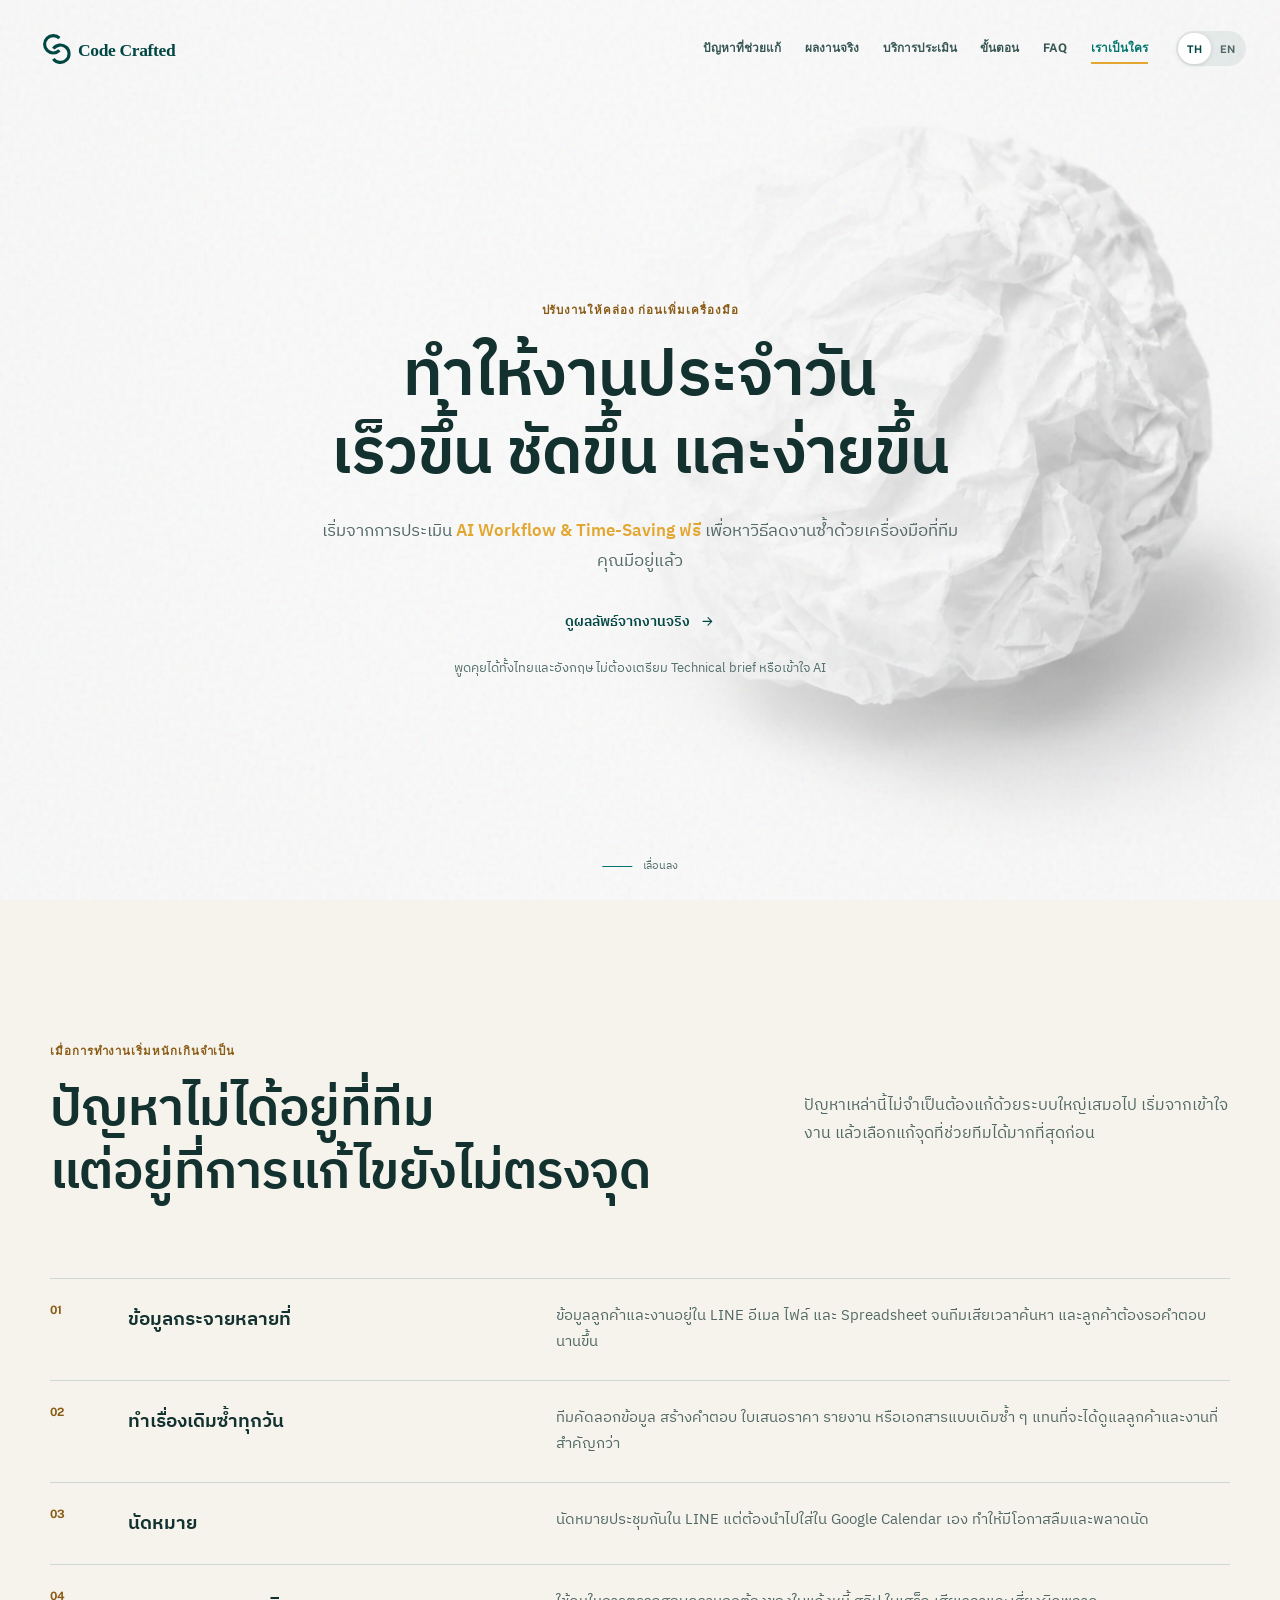
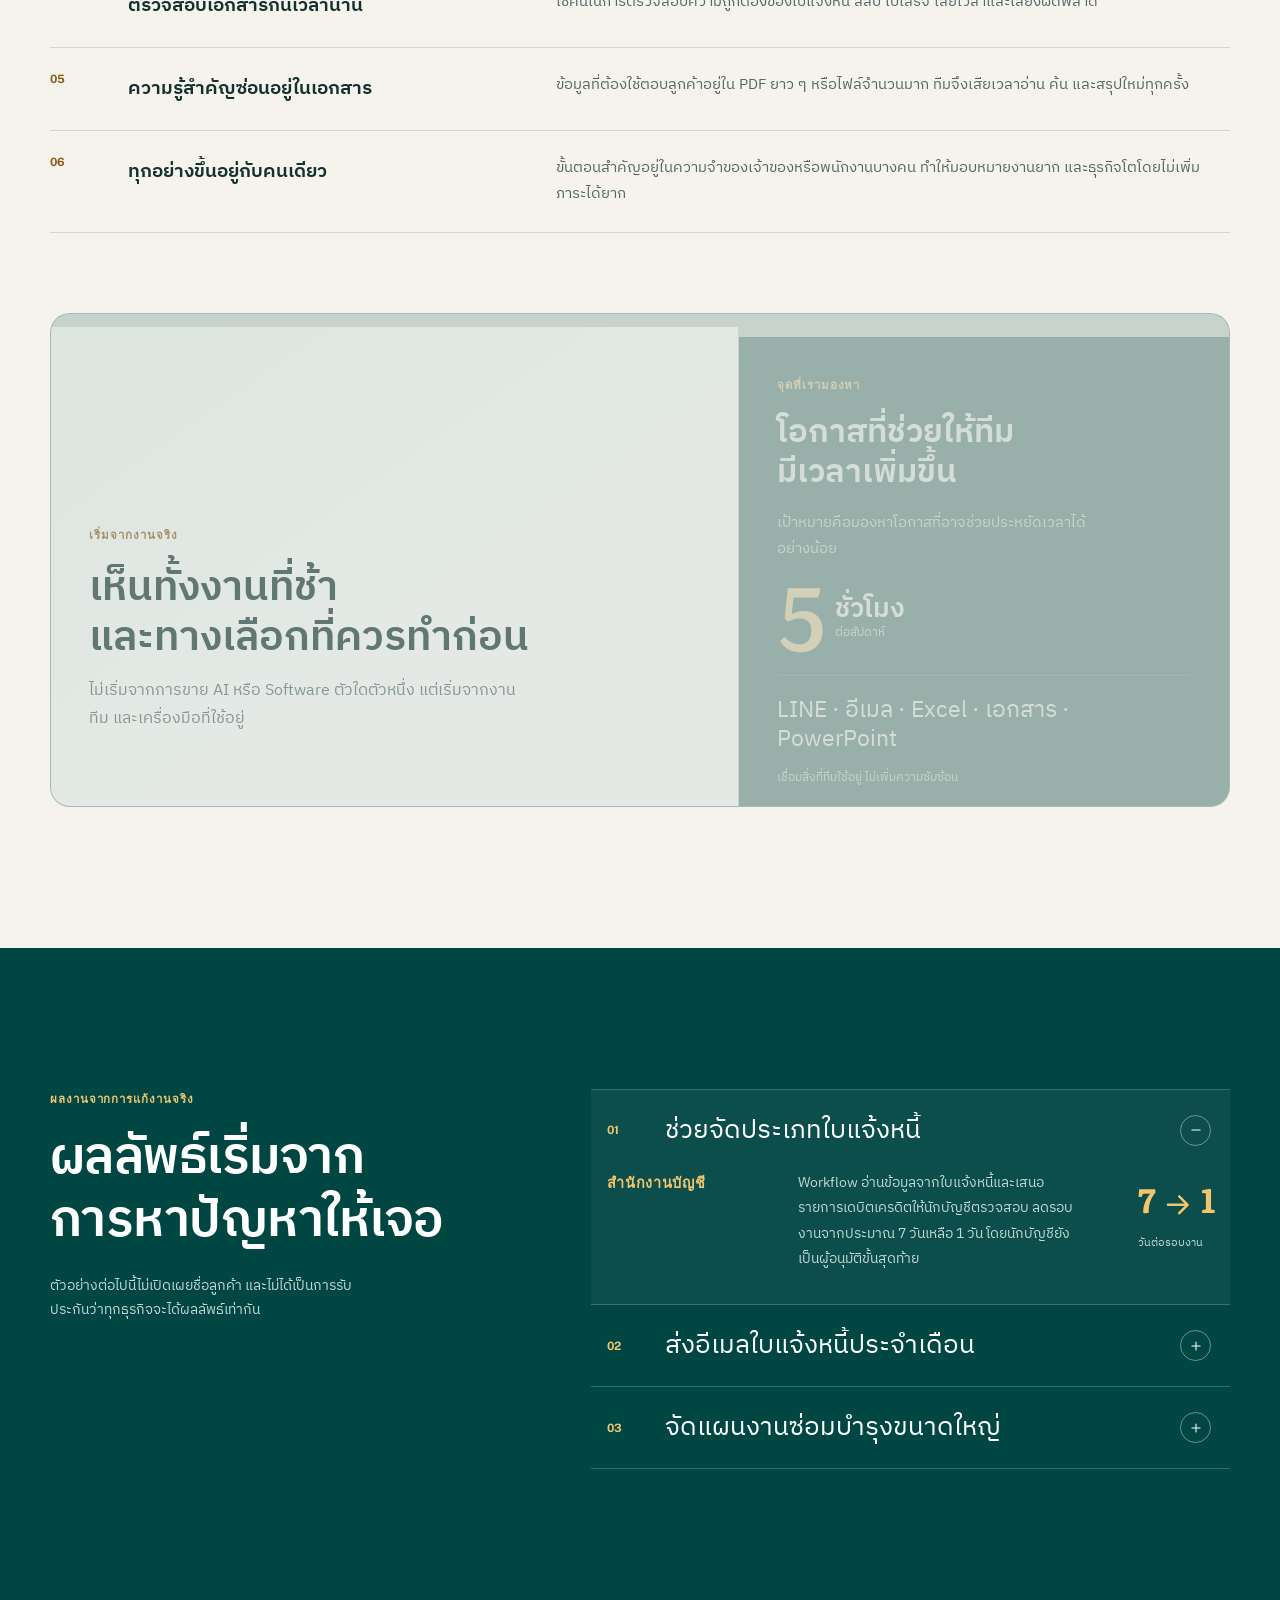
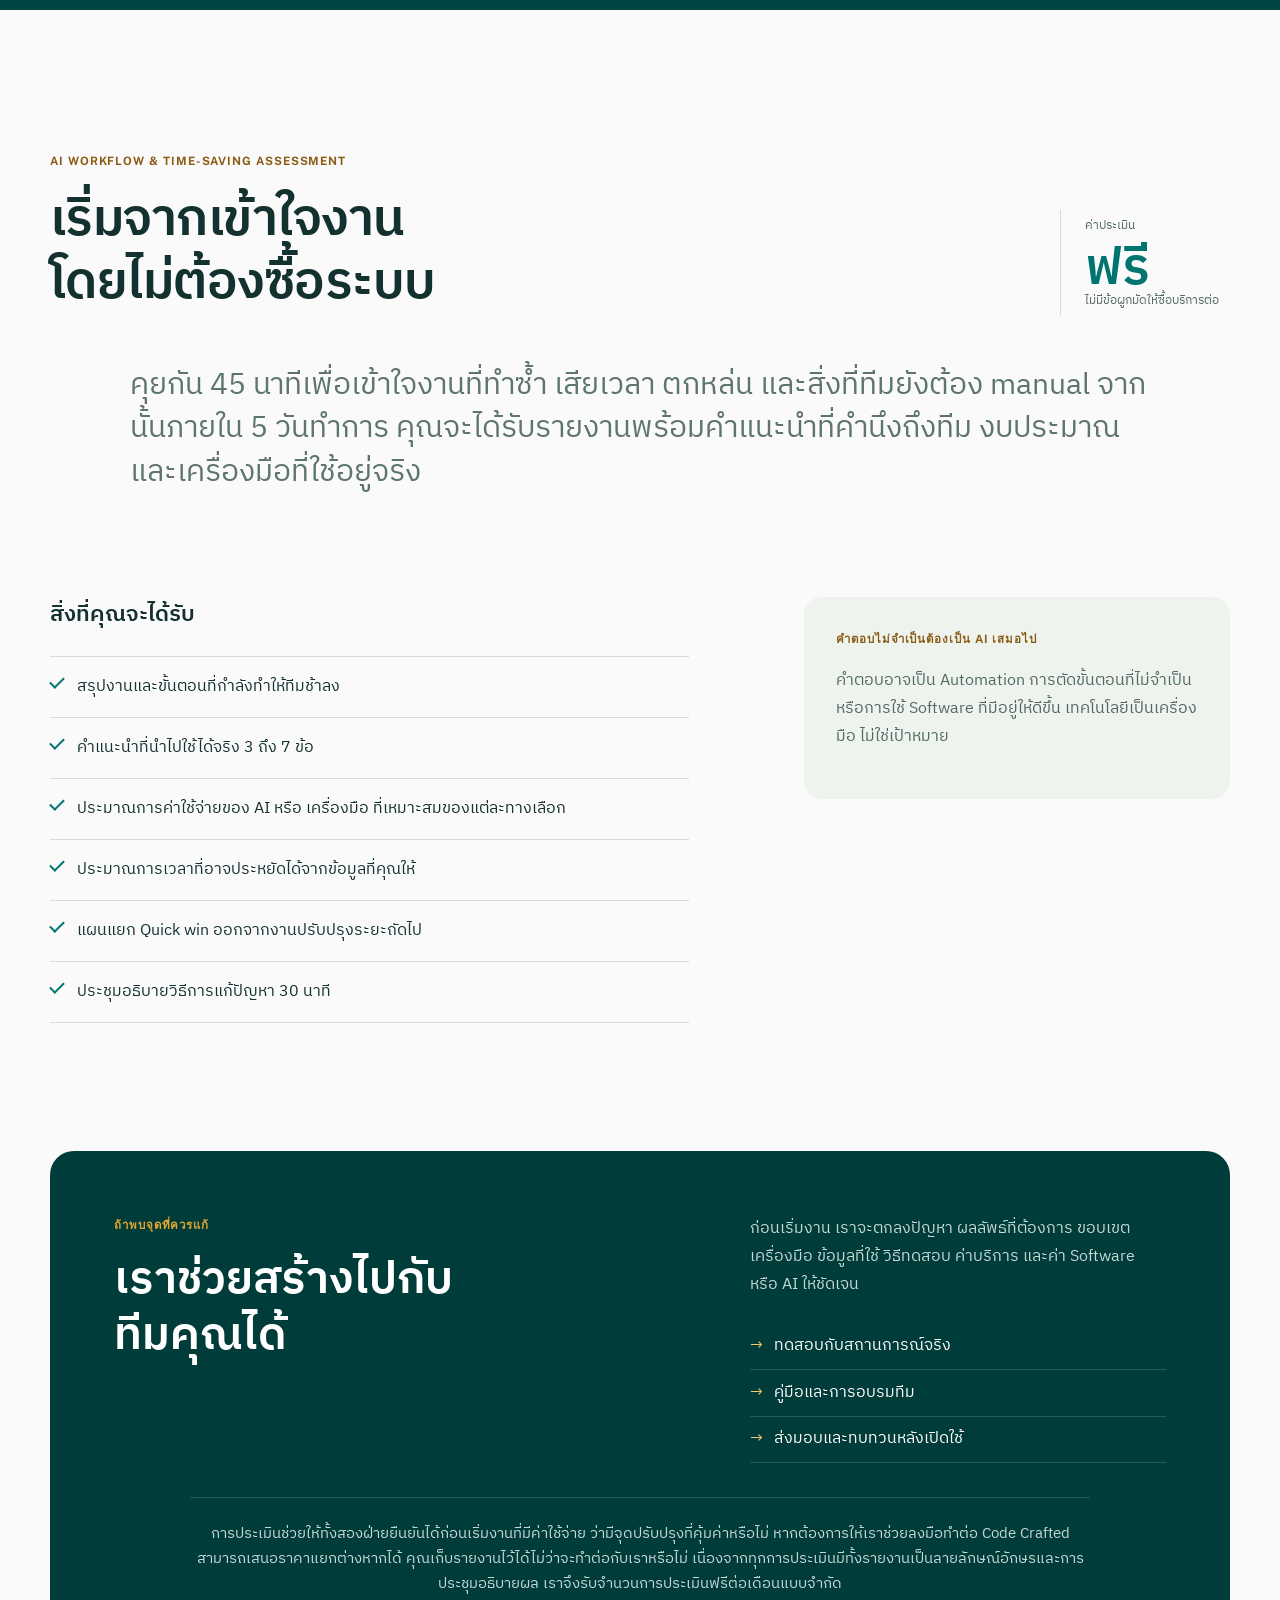
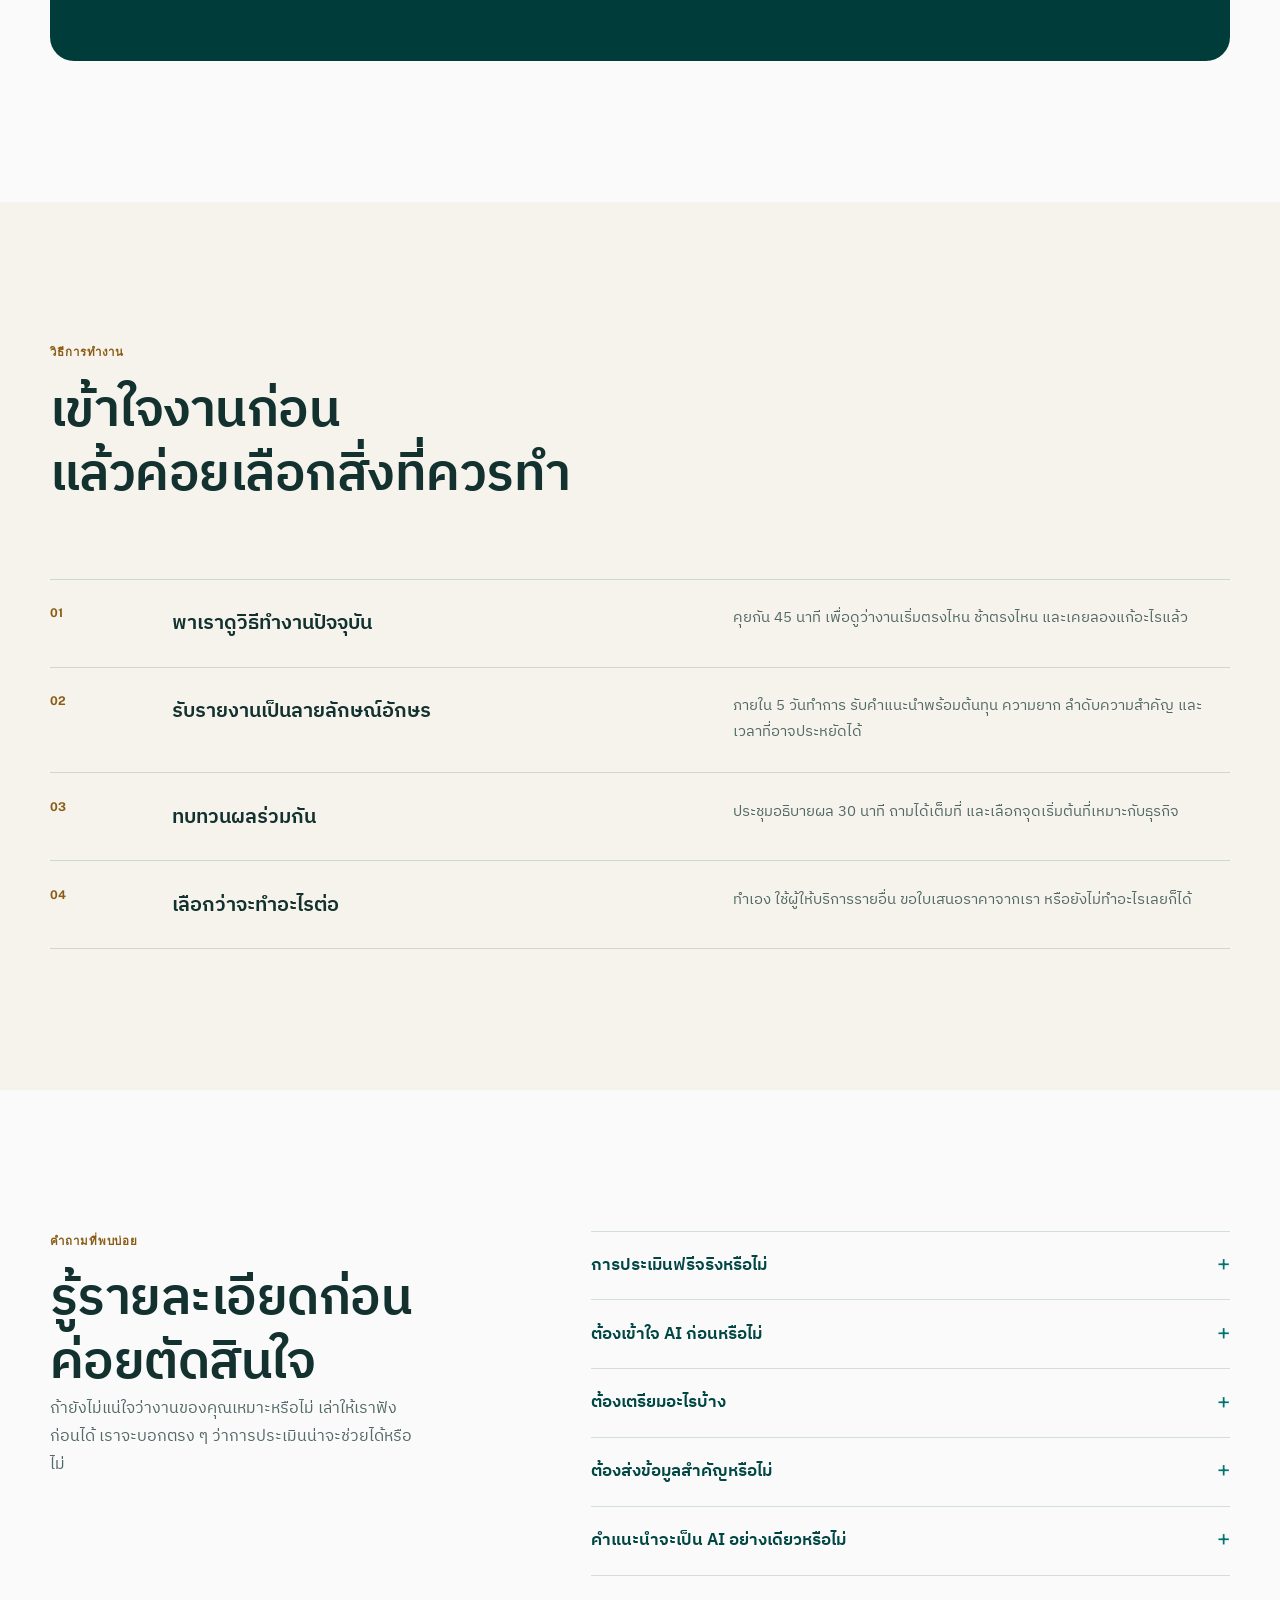
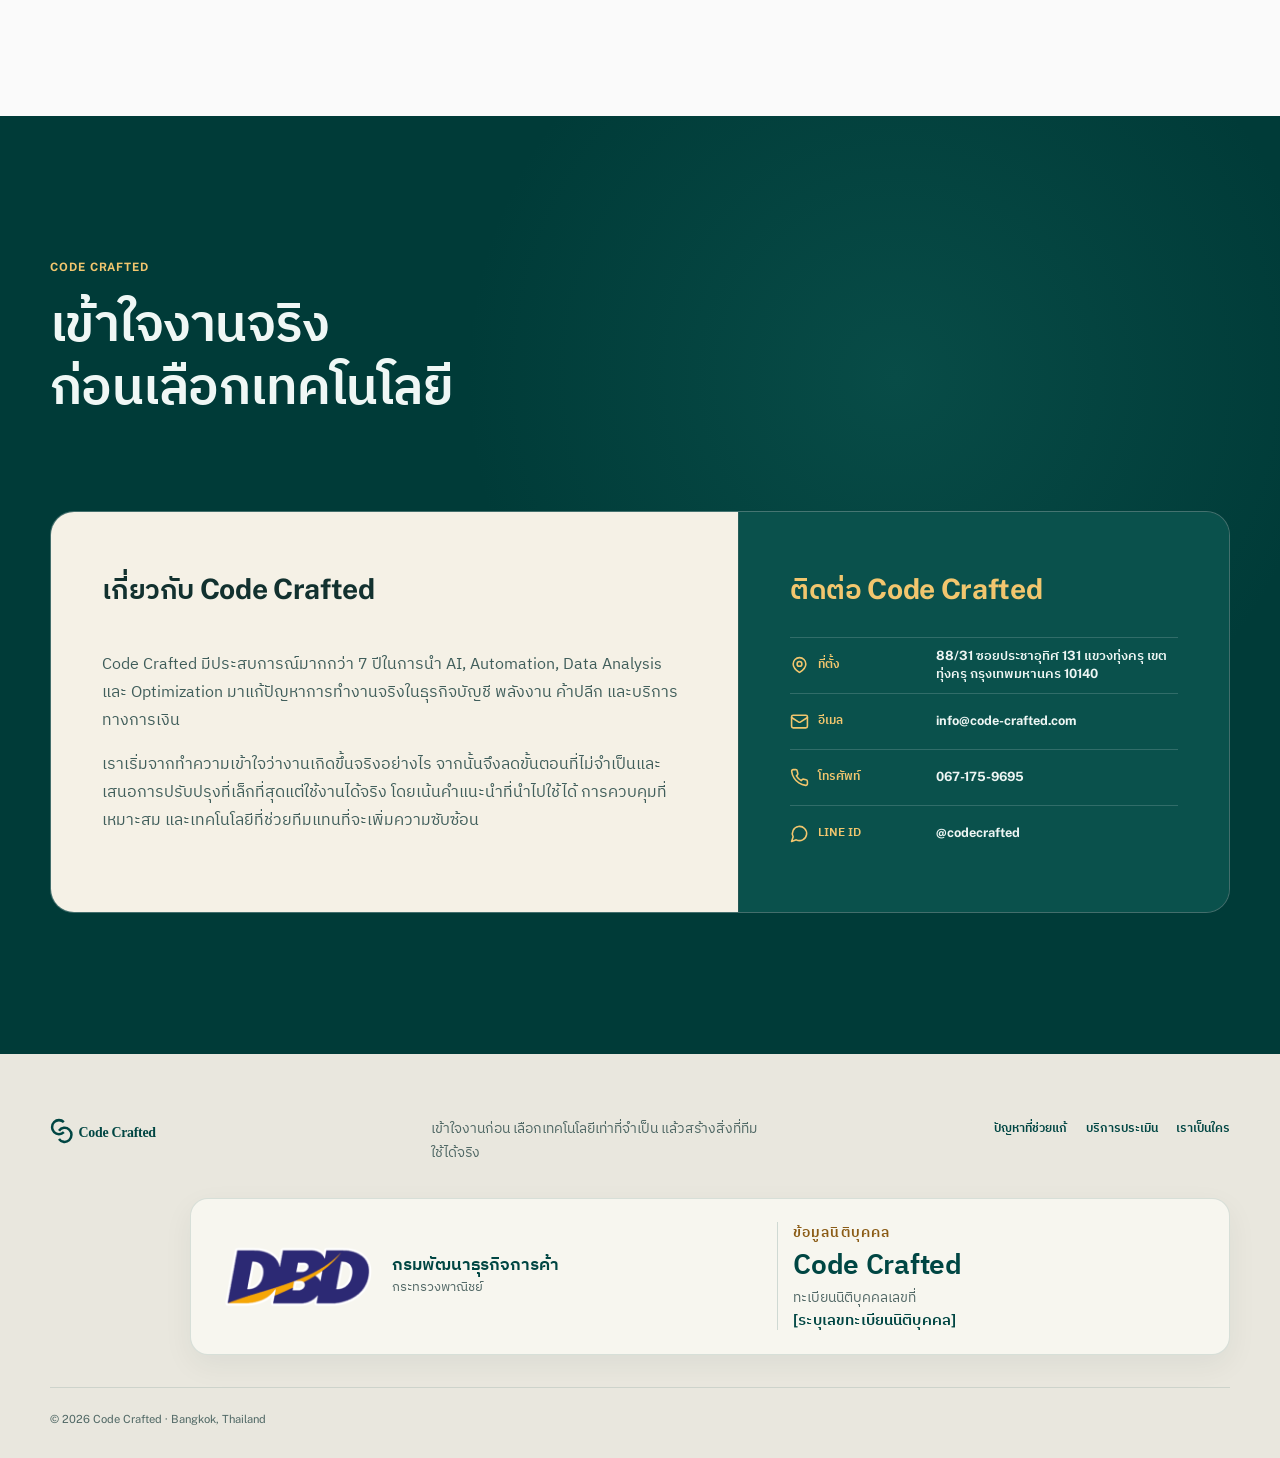
==== commit 0a6e91fb: "backup" ====
--- a/site/index.html
+++ b/site/index.html
@@ -16,7 +16,10 @@
     <symbol id="check" viewBox="0 0 24 24"><path d="m5 12 4 4L19 6"/></symbol>
     <symbol id="plus" viewBox="0 0 24 24"><path d="M12 5v14M5 12h14"/></symbol>
     <symbol id="minus" viewBox="0 0 24 24"><path d="M5 12h14"/></symbol>
-    <symbol id="mail" viewBox="0 0 24 24"><rect x="3" y="5" width="18" height="14" rx="2"/><path d="m3 7 9 6 9-6"/></symbol>
+    <symbol id="mail" viewBox="0 0 24 24"><rect width="20" height="16" x="2" y="4" rx="2"/><path d="m22 7-8.991 5.727a2 2 0 0 1-2.018 0L2 7"/></symbol>
+    <symbol id="map-pin" viewBox="0 0 24 24"><path d="M20 10c0 4.993-5.539 9.193-7.399 10.484a1 1 0 0 1-1.202 0C9.539 19.193 4 14.993 4 10a8 8 0 0 1 16 0"/><circle cx="12" cy="10" r="3"/></symbol>
+    <symbol id="phone" viewBox="0 0 24 24"><path d="M22 16.92v3a2 2 0 0 1-2.18 2 19.79 19.79 0 0 1-8.63-3.07 19.5 19.5 0 0 1-6-6 19.79 19.79 0 0 1-3.07-8.67A2 2 0 0 1 4.11 2h3a2 2 0 0 1 2 1.72 12.84 12.84 0 0 0 .7 2.81 2 2 0 0 1-.45 2.11L8.09 9.91a16 16 0 0 0 6 6l1.27-1.27a2 2 0 0 1 2.11-.45 12.84 12.84 0 0 0 2.81.7A2 2 0 0 1 22 16.92z"/></symbol>
+    <symbol id="message-circle" viewBox="0 0 24 24"><path d="M7.9 20A9 9 0 1 0 4 16.1L2 22Z"/></symbol>
   </svg>
 
   <header class="site-header" id="site-header">
@@ -91,8 +94,7 @@
         <div class="assessment-top"><div><p class="kicker" data-i18n="assessmentKicker">AI Workflow &amp; Time-Saving Assessment</p><h2 id="assessment-title" data-i18n-html="assessmentTitle">เริ่มจากเข้าใจงาน<br>โดยไม่ต้องซื้อระบบ</h2></div><div class="assessment-price"><span data-i18n="priceLabel">ค่าประเมิน</span><strong data-i18n="price">ฟรี</strong><small data-i18n="priceNote">ไม่มีข้อผูกมัดให้ซื้อบริการต่อ</small></div></div>
         <div class="assessment-copy" data-scrub-copy><p data-i18n="assessmentIntro">คุยกัน 45 นาทีเพื่อเข้าใจงานที่ทำซ้ำ เสียเวลา ตกหล่น และสิ่งที่ทีมยังต้อง manual จากนั้นภายใน 5 วันทำการ คุณจะได้รับรายงานพร้อมคำแนะนำที่คำนึงถึงทีม งบประมาณ และเครื่องมือที่ใช้อยู่จริง</p></div>
         <div class="assessment-columns"><div><h3 data-i18n="deliverablesTitle">สิ่งที่คุณจะได้รับ</h3><ul class="check-list"><li data-i18n="deliverable1">สรุปงานและขั้นตอนที่กำลังทำให้ทีมช้าลง</li><li data-i18n="deliverable2">คำแนะนำที่นำไปใช้ได้จริง 3 ถึง 7 ข้อ</li><li data-i18n="deliverable3">ประมาณการค่าใช้จ่ายของ AI หรือ เครื่องมือ ที่เหมาะสมของแต่ละทางเลือก</li><li data-i18n="deliverable4">ประมาณการเวลาที่อาจประหยัดได้จากข้อมูลที่คุณให้</li><li data-i18n="deliverable5">แผนแยก Quick win ออกจากงานปรับปรุงระยะถัดไป</li><li data-i18n="deliverable6">ประชุมอธิบายวิธีการแก้ปัญหา 30 นาที</li></ul></div><aside class="assessment-aside"><p class="kicker" data-i18n="recommendKicker">คำตอบไม่จำเป็นต้องเป็น AI เสมอไป</p><p data-i18n="recommendLead">คำตอบอาจเป็น Automation การตัดขั้นตอนที่ไม่จำเป็น หรือการใช้ Software ที่มีอยู่ให้ดีขึ้น เทคโนโลยีเป็นเครื่องมือ ไม่ใช่เป้าหมาย</p></aside></div>
-        <article class="implementation"><div><p class="kicker kicker-light" data-i18n="implementationKicker">ถ้าพบจุดที่ควรแก้</p><h3 data-i18n-html="implementationTitle">เราช่วยสร้างไปกับ<br>ทีมคุณได้</h3></div><div><p data-i18n="implementationBody">ก่อนเริ่มงาน เราจะตกลงปัญหา ผลลัพธ์ที่ต้องการ ขอบเขต เครื่องมือ ข้อมูลที่ใช้ วิธีทดสอบ ค่าบริการ และค่า Software หรือ AI ให้ชัดเจน</p><ul><li data-i18n="implementation1">ทดสอบกับสถานการณ์จริง</li><li data-i18n="implementation2">คู่มือและการอบรมทีม</li><li data-i18n="implementation3">ส่งมอบและทบทวนหลังเปิดใช้</li></ul></div></article>
-        <p class="trust-copy" data-i18n="trustCopy">คุณเก็บรายงานไว้ได้ไม่ว่าจะทำต่อกับเราหรือไม่ เรารับจำนวนการประเมินฟรีต่อเดือนแบบจำกัด เพราะทุกครั้งมีทั้งรายงานและการประชุมอธิบายผล Code Crafted มีประสบการณ์มากกว่า 7 ปีในการใช้ AI, Automation, Data analysis และ Optimization กับงานในธุรกิจบัญชี พลังงาน ค้าปลีก และบริการทางการเงิน</p>
+        <article class="implementation"><div><p class="kicker kicker-light" data-i18n="implementationKicker">ถ้าพบจุดที่ควรแก้</p><h3 data-i18n-html="implementationTitle">เราช่วยสร้างไปกับ<br>ทีมคุณได้</h3></div><div><p data-i18n="implementationBody">ก่อนเริ่มงาน เราจะตกลงปัญหา ผลลัพธ์ที่ต้องการ ขอบเขต เครื่องมือ ข้อมูลที่ใช้ วิธีทดสอบ ค่าบริการ และค่า Software หรือ AI ให้ชัดเจน</p><ul><li data-i18n="implementation1">ทดสอบกับสถานการณ์จริง</li><li data-i18n="implementation2">คู่มือและการอบรมทีม</li><li data-i18n="implementation3">ส่งมอบและทบทวนหลังเปิดใช้</li></ul></div><p class="implementation-rationale" data-i18n="assessmentRationale">การประเมินช่วยให้ทั้งสองฝ่ายยืนยันได้ก่อนเริ่มงานที่มีค่าใช้จ่าย ว่ามีจุดปรับปรุงที่คุ้มค่าหรือไม่ หากต้องการให้เราช่วยลงมือทำต่อ Code Crafted สามารถเสนอราคาแยกต่างหากได้ คุณเก็บรายงานไว้ได้ไม่ว่าจะทำต่อกับเราหรือไม่ เนื่องจากทุกการประเมินมีทั้งรายงานเป็นลายลักษณ์อักษรและการประชุมอธิบายผล เราจึงรับจำนวนการประเมินฟรีต่อเดือนแบบจำกัด</p></article>
       </div>
     </section>
 
@@ -117,10 +119,10 @@
           <address class="about-contact">
             <h3 data-i18n="aboutContactTitle">ติดต่อ Code Crafted</h3>
             <dl>
-              <div><dt data-i18n="locationLabel">ที่ตั้ง</dt><dd>Bangkok, Thailand - placeholder</dd></div>
-              <div><dt data-i18n="emailLabel">อีเมล</dt><dd><a href="mailto:info@code-crafted.com">info@code-crafted.com</a></dd></div>
-              <div><dt data-i18n="phoneLabel">โทรศัพท์</dt><dd><a href="tel:+667777777777">(+66) 777 777 7777</a></dd></div>
-              <div><dt>LINE ID</dt><dd><a href="https://line.me/R/ti/p/@codecrafted" target="_blank" rel="noopener noreferrer">@codecrafted</a></dd></div>
+              <div><dt><svg class="contact-icon" aria-hidden="true" focusable="false"><use href="#map-pin"></use></svg><span data-i18n="locationLabel">ที่ตั้ง</span></dt><dd data-i18n="locationAddress">88/31 ซอยประชาอุทิศ 131 แขวงทุ่งครุ เขตทุ่งครุ กรุงเทพมหานคร 10140</dd></div>
+              <div><dt><svg class="contact-icon" aria-hidden="true" focusable="false"><use href="#mail"></use></svg><span data-i18n="emailLabel">อีเมล</span></dt><dd><a href="mailto:info@code-crafted.com">info@code-crafted.com</a></dd></div>
+              <div><dt><svg class="contact-icon" aria-hidden="true" focusable="false"><use href="#phone"></use></svg><span data-i18n="phoneLabel">โทรศัพท์</span></dt><dd><a href="tel:+66671759695">067-175-9695</a></dd></div>
+              <div><dt><svg class="contact-icon" aria-hidden="true" focusable="false"><use href="#message-circle"></use></svg><span>LINE ID</span></dt><dd><a href="https://line.me/R/ti/p/@codecrafted" target="_blank" rel="noopener noreferrer">@codecrafted</a></dd></div>
             </dl>
           </address>
         </div>
--- a/site/css/style.css
+++ b/site/css/style.css
@@ -122,13 +122,13 @@
 .check-list li::before{position:absolute;top:1.22rem;left:0;width:.75rem;height:.38rem;border-bottom:2px solid var(--primary);border-left:2px solid var(--primary);content:"";transform:rotate(-45deg)}
 .assessment-aside{padding:2rem;background:#eef3ed;border-radius:18px}
 .assessment-aside p:nth-child(2){color:var(--muted)}
-.implementation{display:grid;grid-template-columns:1fr .8fr;gap:clamp(3rem,9vw,8rem);margin-top:clamp(5rem,10vw,9rem);padding:clamp(2.5rem,5vw,5rem);border-radius:24px;background:#003c39}
+.implementation{display:grid;grid-template-columns:1fr .8fr;column-gap:clamp(3rem,9vw,8rem);row-gap:2rem;margin-top:clamp(5rem,10vw,9rem);padding:clamp(2.5rem,5vw,5rem);border-radius:24px;background:#003c39}
 .implementation h3{margin:0;font-size:clamp(2rem,3.5vw,3.5rem);line-height:1.12}
 .implementation>div>p{color:#c4d9d6}
 .implementation ul{margin:1.5rem 0 0;padding:0;list-style:none;color:white}
 .implementation li{padding:.55rem 0;border-bottom:1px solid rgba(255,255,255,.16)}
 .implementation li::before{margin-right:.7rem;content:"→";color:#f2c66e}
-.trust-copy{max-width:760px;margin:2rem auto 0;color:var(--muted);text-align:center;font-size:.88rem}
+.implementation-rationale{grid-column:1/-1;max-width:900px;margin:.1rem auto 0;padding-top:1.5rem;border-top:1px solid rgba(255,255,255,.16);color:#c4d9d6;text-align:center;font-size:clamp(.9rem,1.15vw,1.05rem);line-height:1.7}
 
 .process{background:var(--paper)}
 .steps{margin:0;padding:0;list-style:none;border-top:1px solid var(--line)}
@@ -162,7 +162,8 @@
 .about-contact h3{margin-bottom:1.5rem;color:#f2c66e;font-family:"Geist","Public Sans","IBM Plex Sans Thai",sans-serif;font-size:clamp(1.45rem,2.2vw,2rem);letter-spacing:-.012em}
 .about-contact dl{margin:0}
 .about-contact dl>div{display:grid;grid-template-columns:minmax(78px,.7fr) minmax(0,1.3fr);gap:1rem;align-items:center;min-height:56px;border-top:1px solid rgba(255,255,255,.16)}
-.about-contact dt{color:#9fc3be;font-size:.74rem;font-weight:600}
+.about-contact dt{display:flex;align-items:center;gap:.55rem;color:#f2c66e;font-size:.74rem;font-weight:600}
+.contact-icon{flex:0 0 19px;width:19px;height:19px;fill:none;stroke:currentColor;stroke-width:2;stroke-linecap:round;stroke-linejoin:round}
 .about-contact dd{min-width:0;margin:0;color:#eef6f4;font:600 clamp(.78rem,1vw,.9rem)/1.45 "Geist","Public Sans","IBM Plex Sans Thai",sans-serif;overflow-wrap:anywhere}
 .about-contact a{display:inline-flex;align-items:center;min-height:40px;color:inherit;text-decoration:none;transition:transform .3s var(--ease),color .3s var(--ease)}
 html[lang="th"] .about-heading h2{letter-spacing:-.01em;line-height:1.16}
@@ -237,6 +238,7 @@
 .about-story{padding:1.4rem}
 .about-story h3{margin-bottom:1.75rem}
 .about-contact{padding:1.4rem}
+.contact-icon{flex-basis:20px;width:20px;height:20px}
 .footer-grid div{display:grid;gap:.55rem}
 }
 
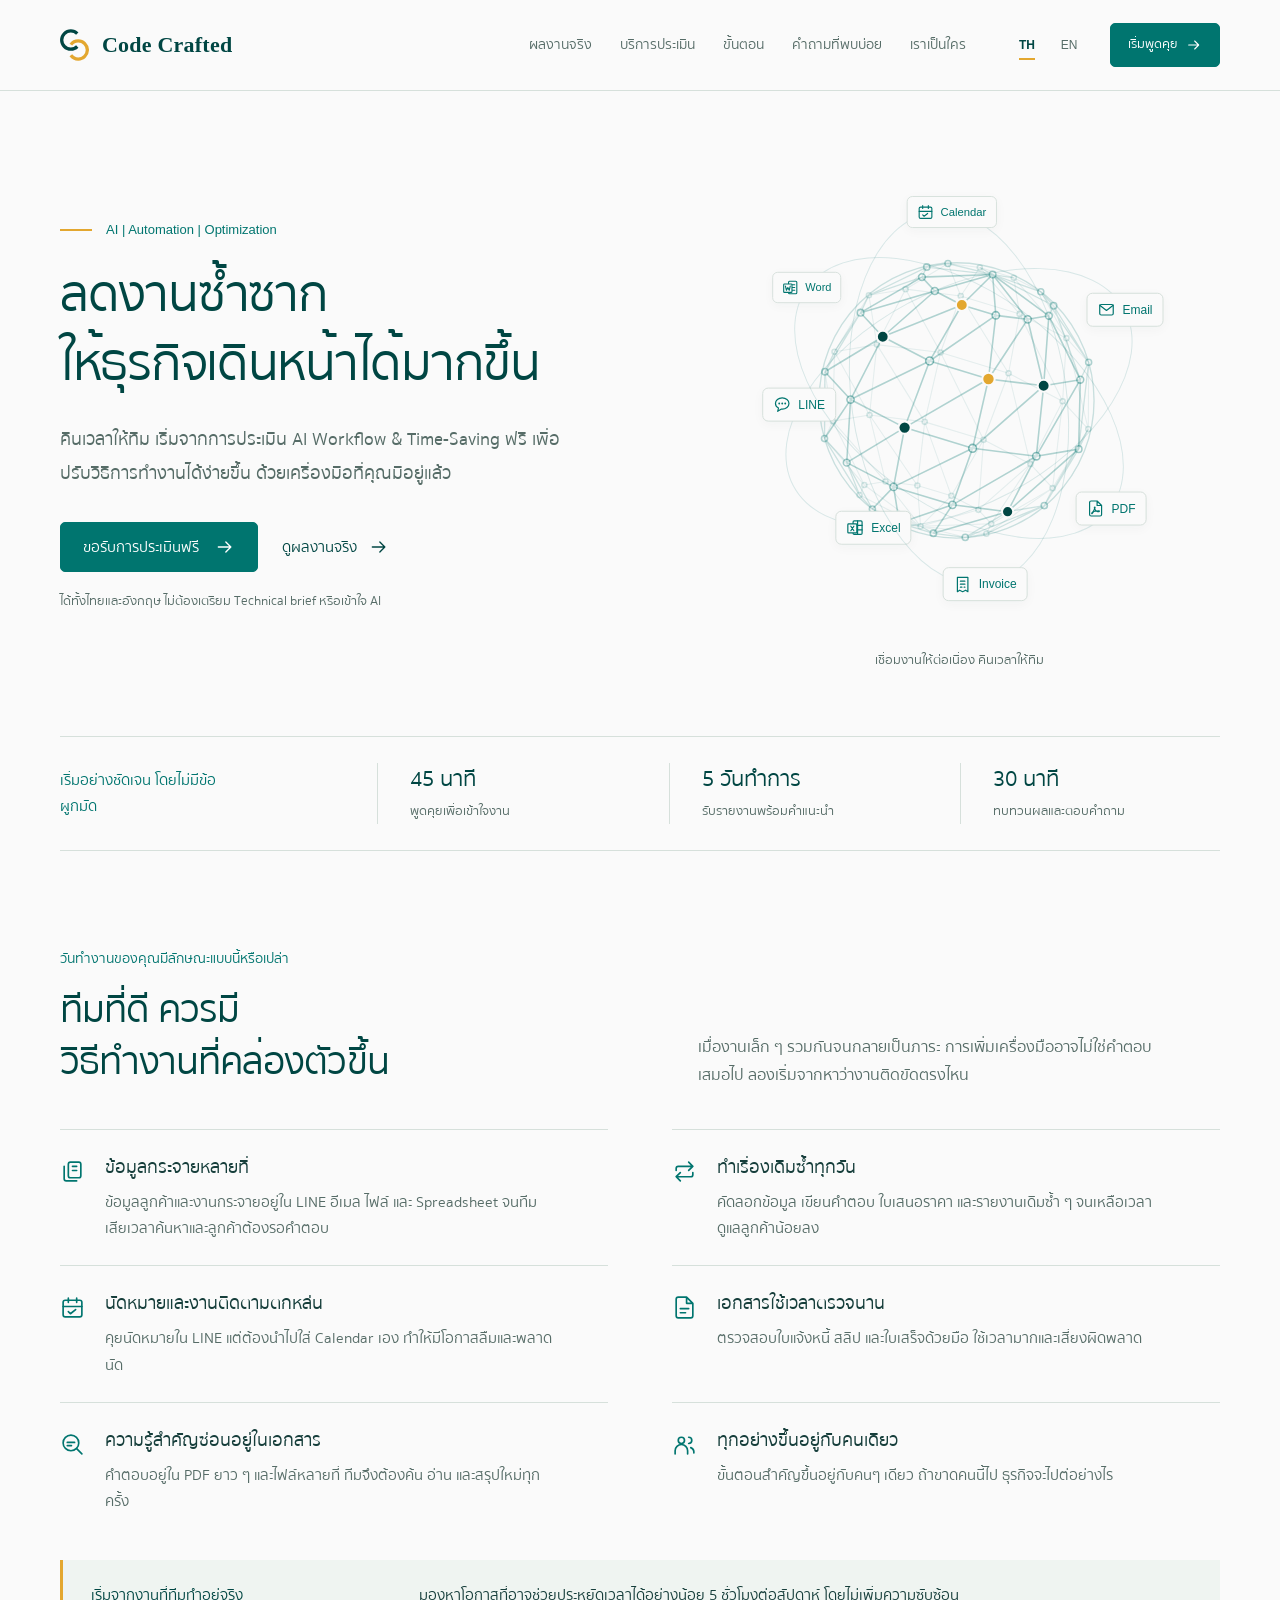
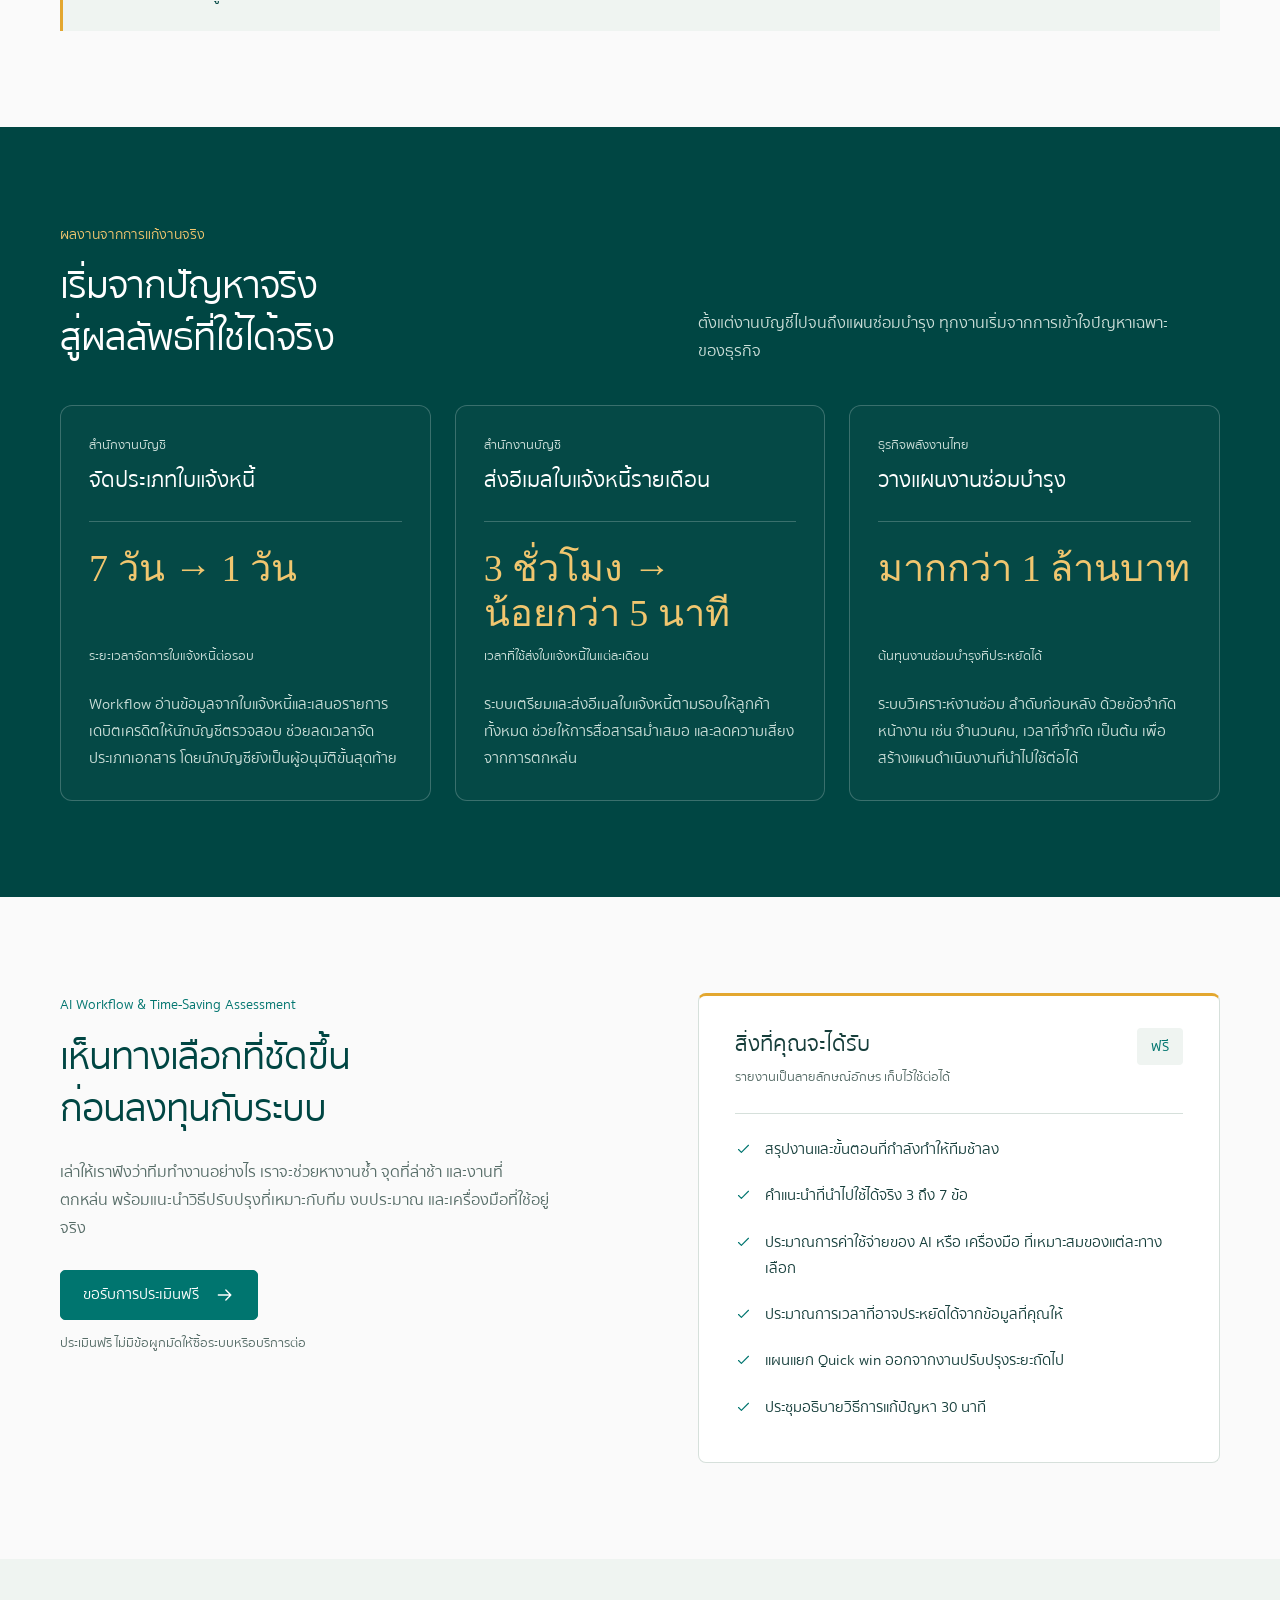
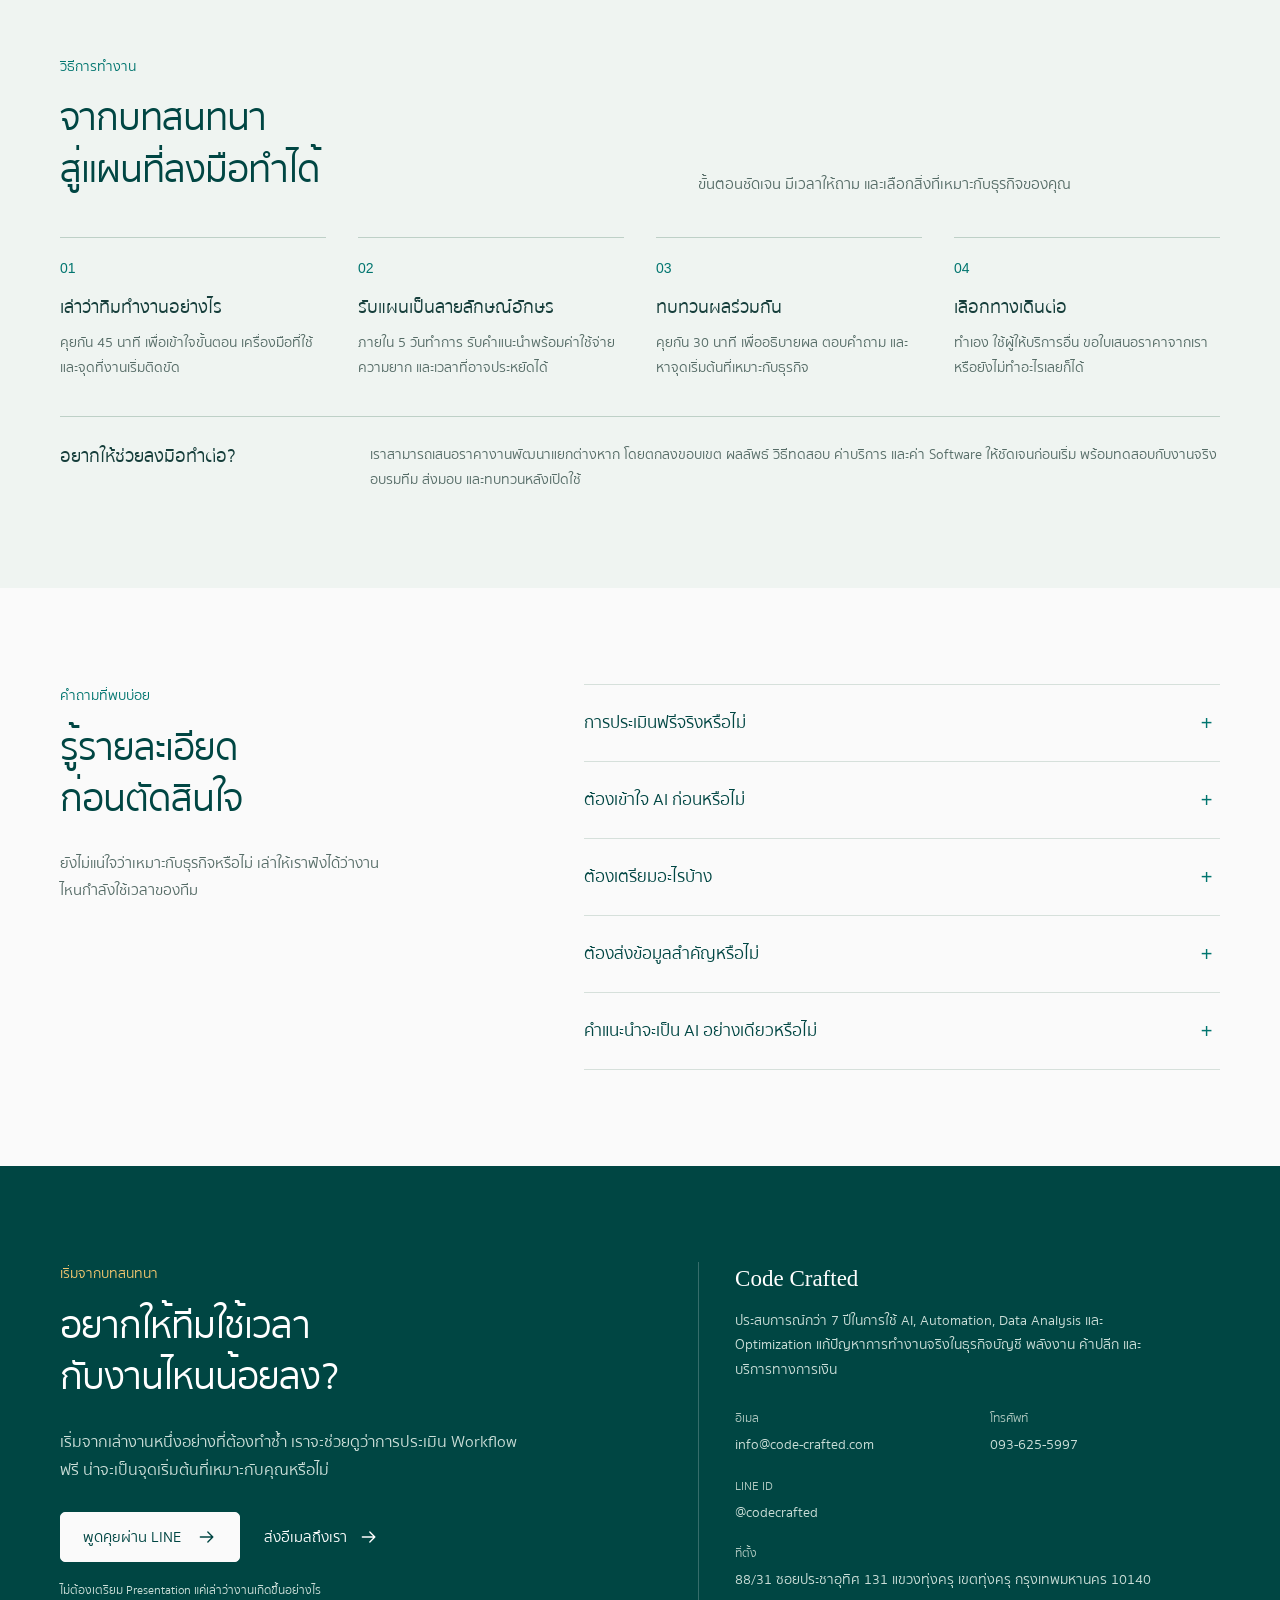
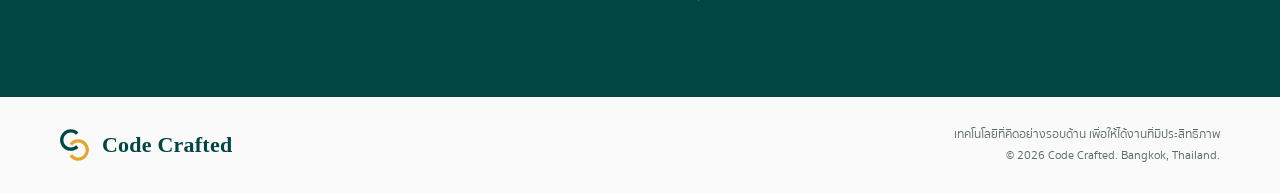
==== commit 69cb5b33: "re-design" ====
--- a/site/index.html
+++ b/site/index.html
@@ -3,133 +3,145 @@
 <head>
   <meta charset="utf-8">
   <meta name="viewport" content="width=device-width, initial-scale=1">
-  <meta name="description" content="Code Crafted ช่วยธุรกิจบริการในไทยลดงานซ้ำและจัดการงานได้ชัดขึ้น เริ่มจากการประเมิน Workflow ฟรี">
+  <meta name="description" content="Code Crafted ช่วยธุรกิจลดงานซ้ำด้วย AI และ Automation เริ่มจากการประเมิน Workflow ฟรี พร้อมคำแนะนำที่เหมาะกับทีมและเครื่องมือที่ใช้อยู่">
   <meta name="theme-color" content="#004643">
-  <title>Code Crafted | ลดงานซ้ำ ให้ธุรกิจเดินหน้าได้คล่องขึ้น</title>
+  <title>Code Crafted | ลดงานซ้ำ เริ่มจากประเมิน Workflow ฟรี</title>
   <link rel="icon" href="assets/brand/favicon.svg" type="image/svg+xml">
-  <link rel="stylesheet" href="css/style.css">
+  <link rel="preload" href="assets/fonts/sukhumvit-set.woff2" as="font" type="font/woff2" crossorigin>
+  <link rel="stylesheet" href="css/style.css?v=nav-scroll-1">
+  <script src="js/script.js?v=nav-scroll-1" defer></script>
 </head>
-<body>
-  <a class="skip-link" href="#main-content" data-i18n="skip">ข้ามไปยังเนื้อหาหลัก</a>
-  <svg class="sprite" aria-hidden="true">
-    <symbol id="arrow" viewBox="0 0 24 24"><path d="M5 12h14M13 6l6 6-6 6"/></symbol>
+<body id="top">
+  <a class="skip-link" href="#main-content"><span data-i18n="skip">ข้ามไปยังเนื้อหาหลัก</span></a>
+  <svg class="sprite" xmlns="http://www.w3.org/2000/svg" aria-hidden="true"><defs>
+    <symbol id="arrow" viewBox="0 0 24 24"><path d="M4 12h15m-6-6 6 6-6 6"/></symbol>
     <symbol id="check" viewBox="0 0 24 24"><path d="m5 12 4 4L19 6"/></symbol>
-    <symbol id="plus" viewBox="0 0 24 24"><path d="M12 5v14M5 12h14"/></symbol>
-    <symbol id="minus" viewBox="0 0 24 24"><path d="M5 12h14"/></symbol>
-    <symbol id="mail" viewBox="0 0 24 24"><rect width="20" height="16" x="2" y="4" rx="2"/><path d="m22 7-8.991 5.727a2 2 0 0 1-2.018 0L2 7"/></symbol>
-    <symbol id="map-pin" viewBox="0 0 24 24"><path d="M20 10c0 4.993-5.539 9.193-7.399 10.484a1 1 0 0 1-1.202 0C9.539 19.193 4 14.993 4 10a8 8 0 0 1 16 0"/><circle cx="12" cy="10" r="3"/></symbol>
-    <symbol id="phone" viewBox="0 0 24 24"><path d="M22 16.92v3a2 2 0 0 1-2.18 2 19.79 19.79 0 0 1-8.63-3.07 19.5 19.5 0 0 1-6-6 19.79 19.79 0 0 1-3.07-8.67A2 2 0 0 1 4.11 2h3a2 2 0 0 1 2 1.72 12.84 12.84 0 0 0 .7 2.81 2 2 0 0 1-.45 2.11L8.09 9.91a16 16 0 0 0 6 6l1.27-1.27a2 2 0 0 1 2.11-.45 12.84 12.84 0 0 0 2.81.7A2 2 0 0 1 22 16.92z"/></symbol>
-    <symbol id="message-circle" viewBox="0 0 24 24"><path d="M7.9 20A9 9 0 1 0 4 16.1L2 22Z"/></symbol>
-  </svg>
-
-  <header class="site-header" id="site-header">
-    <nav class="nav-shell" aria-label="เมนูหลัก" data-i18n-aria="primaryNav">
-      <a class="brand" href="#top" aria-label="Code Crafted home"><img src="assets/brand/code-crafted-lockup.svg" alt="Code Crafted"></a>
-      <button class="menu-toggle" type="button" aria-expanded="false" aria-controls="main-nav" aria-label="เปิดหรือปิดเมนู" data-i18n-aria="menu"><span></span><span></span></button>
+    <symbol id="menu" viewBox="0 0 24 24"><path d="M4 7h16M4 12h16M4 17h16"/></symbol>
+    <symbol id="files" viewBox="0 0 24 24"><rect x="8" y="3" width="12" height="15" rx="2"/><path d="M4 7v12a2 2 0 0 0 2 2h10M12 7h4m-4 4h4"/></symbol>
+    <symbol id="repeat" viewBox="0 0 24 24"><path d="m16 3 4 4-4 4M4 11V9a2 2 0 0 1 2-2h14M8 21l-4-4 4-4m12 0v2a2 2 0 0 1-2 2H4"/></symbol>
+    <symbol id="calendar" viewBox="0 0 24 24"><rect x="3" y="5" width="18" height="16" rx="2"/><path d="M16 3v4M8 3v4M3 11h18m-13 5 2 2 5-4"/></symbol>
+    <symbol id="document" viewBox="0 0 24 24"><path d="M14 2H6a2 2 0 0 0-2 2v16a2 2 0 0 0 2 2h12a2 2 0 0 0 2-2V8Zm0 0v6h6M8 13h8m-8 4h5"/></symbol>
+    <symbol id="search" viewBox="0 0 24 24"><circle cx="10.5" cy="10.5" r="7.5"/><path d="m16 16 5 5m-14-11h7m-7 3h4"/></symbol>
+    <symbol id="people" viewBox="0 0 24 24"><circle cx="9" cy="8" r="3"/><path d="M3 21v-3a6 6 0 0 1 12 0v3M16 5a3 3 0 0 1 0 6m2 4a5 5 0 0 1 3 5"/></symbol>
+    <symbol id="tool-line" viewBox="0 0 24 24"><path d="M21 10.5c0 4.1-4 7.5-9 7.5h-1l-5 3 1-4.3C4.6 15.3 3 13 3 10.5 3 6.4 7 3 12 3s9 3.4 9 7.5Z"/><path d="M8 10.5h.01m4 0h.01m4 0h.01" stroke-width="2.5"/></symbol>
+    <symbol id="tool-email" viewBox="0 0 24 24"><rect x="3" y="5" width="18" height="14" rx="2"/><path d="m3 6 9 7 9-7"/></symbol>
+    <symbol id="tool-excel" viewBox="0 0 24 24"><rect x="9" y="3" width="12" height="18" rx="1.5"/><path d="M15 3v18m-6-12h12M9 15h12"/><rect x="2" y="7" width="12" height="12" rx="1" fill="var(--canvas)"/><path d="m6 10 4 6m0-6-4 6"/></symbol>
+    <symbol id="tool-word" viewBox="0 0 24 24"><rect x="9" y="3" width="12" height="18" rx="1.5"/><path d="M14 8h4m-4 4h4m-4 4h4"/><rect x="2" y="7" width="12" height="12" rx="1" fill="var(--canvas)"/><path d="m4.5 10 1.5 6 2-4 2 4 1.5-6"/></symbol>
+    <symbol id="tool-pdf" viewBox="0 0 24 24"><path d="M14 2H6a2 2 0 0 0-2 2v16a2 2 0 0 0 2 2h12a2 2 0 0 0 2-2V8Zm0 0v6h6"/><path d="M8 17c2-2 4-7 3-7-1.5 0 0 5 3 6s4-1 2-1-7 1-8 3-2 0 0-1Z"/></symbol>
+    <symbol id="tool-invoice" viewBox="0 0 24 24"><path d="M5 3h14v19l-3-2-4 2-4-2-3 2Zm4 5h6m-6 4h6m-6 4h2m3 0h1"/></symbol>
+  </defs></svg>
+  <header class="site-header">
+    <nav class="nav-shell container" aria-label="เมนูหลัก" data-i18n-aria="primaryNav">
+      <a class="brand" href="#top" aria-label="Code Crafted"><img src="assets/brand/favicon.svg" width="29" height="32" alt=""><span class="brand-name">Code Crafted</span></a>
+      <button class="menu-toggle" type="button" aria-expanded="false" aria-controls="main-nav" aria-label="เปิดหรือปิดเมนู" data-i18n-aria="menu"><svg class="icon" aria-hidden="true"><use href="#menu"></use></svg></button>
       <div class="nav-panel" id="main-nav">
-        <div class="nav-links">
-          <a href="#problems" data-i18n="navProblems">ปัญหาที่ช่วยแก้</a>
-          <a href="#proof" data-i18n="navProof">ผลงานจริง</a>
-          <a href="#assessment" data-i18n="navAssessment">บริการประเมิน</a>
-          <a href="#process" data-i18n="navProcess">ขั้นตอน</a>
-          <a href="#faq" data-i18n="navFaq">FAQ</a>
-          <a href="#about" data-i18n="navAbout">เราเป็นใคร</a>
-        </div>
+        <div class="nav-links"><a href="#proof"><span data-i18n="navProof">ผลงานจริง</span></a><a href="#assessment"><span data-i18n="navAssessment">บริการประเมิน</span></a><a href="#process"><span data-i18n="navProcess">ขั้นตอน</span></a><a href="#faq"><span data-i18n="navFaq">คำถามที่พบบ่อย</span></a><a href="#about"><span data-i18n="navAbout">เราเป็นใคร</span></a></div>
         <div class="nav-actions">
-          <div class="language-switcher" role="group" aria-label="เลือกภาษา" data-i18n-aria="language"><button class="language-option is-active" type="button" data-language="th" aria-pressed="true">TH</button><button class="language-option" type="button" data-language="en" aria-pressed="false">EN</button></div>
+          <div class="languages" role="group" aria-label="เลือกภาษา" data-i18n-aria="language"><button class="language-option" type="button" data-language="th" aria-pressed="true" lang="th">TH</button><button class="language-option" type="button" data-language="en" aria-pressed="false" lang="en">EN</button></div>
+          <a class="button button-small" href="#contact"><span data-i18n="navContact">เริ่มพูดคุย</span><svg class="icon" aria-hidden="true"><use href="#arrow"></use></svg></a>
         </div>
       </div>
     </nav>
   </header>
-
-  <main class="site-main" id="main-content">
-    <section class="hero" id="top" data-paper-scene aria-labelledby="hero-title">
-      <div class="paper-stage" aria-hidden="true">
-        <img class="paper-frame is-current" data-frame="0" src="assets/papers/paper-00.webp" alt="">
-        <img class="paper-frame" data-frame=".5" src="assets/papers/paper-40.webp" alt="">
-        <img class="paper-frame" data-frame="1" src="assets/papers/paper-100.webp" alt="">
-      </div>
-      <div class="hero-wash"></div>
-      <div class="hero-inner page-width">
-        <p class="kicker" data-i18n="heroKicker">ปรับงานให้คล่อง ก่อนเพิ่มเครื่องมือ</p>
-        <h1 id="hero-title" data-i18n-html="heroTitle">ทำให้งานประจำวัน<br>เร็วขึ้น ชัดขึ้น และง่ายขึ้น</h1>
-        <p class="hero-lead" data-i18n-html="heroLead">เริ่มจากการประเมิน <strong>AI Workflow &amp; Time-Saving ฟรี</strong> เพื่อหาวิธีลดงานซ้ำด้วยเครื่องมือที่ทีมคุณมีอยู่แล้ว</p>
-        <div class="hero-actions"><a class="text-button" href="#proof"><span data-i18n="heroProof">ดูผลลัพธ์จากงานจริง</span><svg class="icon"><use href="#arrow"></use></svg></a></div>
-        <p class="hero-note" data-i18n="heroNote">พูดคุยได้ทั้งไทยและอังกฤษ ไม่ต้องเตรียม Technical brief หรือเข้าใจ AI</p>
-      </div>
-      <p class="scroll-cue" aria-hidden="true"><span></span><span data-i18n="scroll">เลื่อนลง</span></p>
-    </section>
-
-    <section class="chapter problems" id="problems" aria-labelledby="problems-title">
-      <div class="page-width">
-        <div class="chapter-head split-head"><div><p class="kicker" data-i18n="problemsKicker">เมื่อการทำงานเริ่มหนักเกินจำเป็น</p><h2 id="problems-title" data-i18n-html="problemsTitle">ปัญหาไม่ได้อยู่ที่ทีม<br>แต่อยู่ที่การแก้ไขยังไม่ตรงจุด</h2></div><p data-i18n="problemsLead">ปัญหาเหล่านี้ไม่จำเป็นต้องแก้ด้วยระบบใหญ่เสมอไป เริ่มจากเข้าใจงาน แล้วเลือกแก้จุดที่ช่วยทีมได้มากที่สุดก่อน</p></div>
-        <div class="problem-list">
-          <article><span>01</span><h3 data-i18n="problem1Title">ข้อมูลกระจายหลายที่</h3><p data-i18n="problem1Body">ข้อมูลลูกค้าและงานอยู่ใน LINE อีเมล ไฟล์ และ Spreadsheet จนทีมเสียเวลาค้นหา และลูกค้าต้องรอคำตอบนานขึ้น</p></article>
-          <article><span>02</span><h3 data-i18n="problem2Title">ทำเรื่องเดิมซ้ำทุกวัน</h3><p data-i18n="problem2Body">ทีมคัดลอกข้อมูล สร้างคำตอบ ใบเสนอราคา รายงาน หรือเอกสารแบบเดิมซ้ำ ๆ แทนที่จะได้ดูแลลูกค้าและงานที่สำคัญกว่า</p></article>
-          <article><span>03</span><h3 data-i18n="problem3Title">นัดหมาย</h3><p data-i18n="problem3Body">นัดหมายประชุมกันใน LINE แต่ต้องนำไปใส่ใน Google Calendar เอง  ทำให้มีโอกาสลืมและพลาดนัด</p></article>
-          <article><span>04</span><h3 data-i18n="problem4Title">ตรวจสอบเอกสารกินเวลานาน</h3><p data-i18n="problem4Body">ใช้คนในการตรวจสอบความถูกต้องของใบแจ้งหนี้ สลิป ใบเสร็จ เสียเวลาและเสี่ยงผิดพลาด</p></article>
-          <article><span>05</span><h3 data-i18n="problem5Title">ความรู้สำคัญซ่อนอยู่ในเอกสาร</h3><p data-i18n="problem5Body">ข้อมูลที่ต้องใช้ตอบลูกค้าอยู่ใน PDF ยาว ๆ หรือไฟล์จำนวนมาก ทีมจึงเสียเวลาอ่าน ค้น และสรุปใหม่ทุกครั้ง</p></article>
-          <article><span>06</span><h3 data-i18n="problem6Title">ทุกอย่างขึ้นอยู่กับคนเดียว</h3><p data-i18n="problem6Body">ขั้นตอนสำคัญอยู่ในความจำของเจ้าของหรือพนักงานบางคน ทำให้มอบหมายงานยาก และธุรกิจโตโดยไม่เพิ่มภาระได้ยาก</p></article>
+  <main id="main-content">
+    <section class="hero" aria-labelledby="hero-title">
+      <div class="container">
+        <div class="hero-grid">
+          <div class="hero-copy">
+            <p class="service-line" lang="en">AI | Automation | Optimization</p>
+            <h1 id="hero-title" data-i18n-html="heroTitle">ลดงานซ้ำซาก<br>ให้ธุรกิจเดินหน้าได้มากขึ้น</h1>
+            <p data-i18n="heroLead" class="hero-lead">คืนเวลาให้ทีม เริ่มจากการประเมิน AI Workflow &amp; Time-Saving ฟรี เพื่อปรับวิธีการทำงานได้ง่ายขึ้น ด้วยเครื่องมือที่คุณมีอยู่แล้ว</p>
+            <div class="hero-actions"><a class="button" href="#contact"><span data-i18n="requestAssessment">ขอรับการประเมินฟรี</span><svg class="icon" aria-hidden="true"><use href="#arrow"></use></svg></a><a class="text-link" href="#proof"><span data-i18n="heroProof">ดูผลงานจริง</span><svg class="icon" aria-hidden="true"><use href="#arrow"></use></svg></a></div>
+            <p data-i18n="heroNote" class="hero-note">ได้ทั้งไทยและอังกฤษ ไม่ต้องเตรียม Technical brief หรือเข้าใจ AI</p>
+          </div>
+          <div class="hero-art">
+            <div class="globe-stage" aria-hidden="true">
+              <img class="network-globe" src="assets/brand/workflow-network.svg" width="470" height="470" alt="">
+              <div class="tool-orbit tool-orbit-one">
+                <span class="art-label art-label-line"><svg class="icon"><use href="#tool-line"></use></svg>LINE</span>
+                <span class="art-label art-label-email"><svg class="icon"><use href="#tool-email"></use></svg>Email</span>
+                <span class="art-label art-label-excel"><svg class="icon"><use href="#tool-excel"></use></svg>Excel</span>
+              </div>
+              <div class="tool-orbit tool-orbit-two">
+                <span class="art-label art-label-word"><svg class="icon"><use href="#tool-word"></use></svg>Word</span>
+                <span class="art-label art-label-pdf"><svg class="icon"><use href="#tool-pdf"></use></svg>PDF</span>
+              </div>
+              <div class="tool-orbit tool-orbit-three">
+                <span class="art-label art-label-calendar"><svg class="icon"><use href="#calendar"></use></svg>Calendar</span>
+                <span class="art-label art-label-invoice"><svg class="icon"><use href="#tool-invoice"></use></svg>Invoice</span>
+              </div>
+            </div>
+            <p data-i18n="artCaption" class="art-caption">เชื่อมงานให้ต่อเนื่อง คืนเวลาให้ทีม</p>
+          </div>
         </div>
-        <div class="bento-grid" aria-label="สิ่งที่การประเมินช่วยให้เห็น">
-          <article class="bento bento-large"><p class="kicker" data-i18n="bentoKicker">เริ่มจากงานจริง</p><h3 data-i18n-html="bentoTitle">เห็นทั้งงานที่ช้า<br>และทางเลือกที่ควรทำก่อน</h3><p data-i18n="bentoBody">ไม่เริ่มจากการขาย AI หรือ Software ตัวใดตัวหนึ่ง แต่เริ่มจากงาน ทีม และเครื่องมือที่ใช้อยู่</p></article>
-          <article class="bento bento-evidence"><div class="bento-evidence-main"><p class="kicker kicker-light" data-i18n="bentoEvidenceKicker">จุดที่เรามองหา</p><h3 data-i18n-html="bentoEvidenceTitle">โอกาสที่ช่วยให้ทีม<br>มีเวลาเพิ่มขึ้น</h3><p class="bento-evidence-body" data-i18n="bentoEvidenceBody">เป้าหมายคือมองหาโอกาสที่อาจช่วยประหยัดเวลาได้อย่างน้อย</p><div class="bento-time-proof" data-i18n-aria="bentoEvidenceMetricAria" aria-label="5 ชั่วโมงต่อสัปดาห์"><strong>5</strong><span><span data-i18n="bentoEvidenceMetricUnit">ชั่วโมง</span><small data-i18n="bentoEvidenceMetricPeriod">ต่อสัปดาห์</small></span></div></div><div class="bento-evidence-tools"><p data-i18n="bentoTools">LINE · อีเมล · Excel · เอกสาร · PowerPoint</p><span data-i18n="bentoToolsNote">เชื่อมสิ่งที่ทีมใช้อยู่ ไม่เพิ่มความซับซ้อน</span></div></article>
+        <div class="hero-facts">
+          <p data-i18n="factsIntro" class="facts-intro">เริ่มอย่างชัดเจน โดยไม่มีข้อผูกมัด</p>
+          <div class="fact"><strong data-i18n="fact1Value">45 นาที</strong><span data-i18n="fact1Label">พูดคุยเพื่อเข้าใจงาน</span></div>
+          <div class="fact"><strong data-i18n="fact2Value">5 วันทำการ</strong><span data-i18n="fact2Label">รับรายงานพร้อมคำแนะนำ</span></div>
+          <div class="fact"><strong data-i18n="fact3Value">30 นาที</strong><span data-i18n="fact3Label">ทบทวนผลและตอบคำถาม</span></div>
         </div>
       </div>
     </section>
-
-    <section class="chapter proof" id="proof" aria-labelledby="proof-title">
-      <div class="page-width proof-layout">
-        <div class="proof-intro"><p class="kicker kicker-light" data-i18n="proofKicker">ผลงานจากการแก้งานจริง</p><h2 id="proof-title" data-i18n-html="proofTitle">ผลลัพธ์เริ่มจาก<br>การหาปัญหาให้เจอ</h2><p data-i18n="proofLead">ตัวอย่างต่อไปนี้ไม่เปิดเผยชื่อลูกค้า และไม่ได้เป็นการรับประกันว่าทุกธุรกิจจะได้ผลลัพธ์เท่ากัน</p></div>
-        <div class="case-accordions" data-case-list>
-          <article class="case is-open"><button class="case-toggle" type="button" aria-expanded="true"><span class="case-index">01</span><span class="case-title" data-i18n="case1Title">ช่วยจัดประเภทใบแจ้งหนี้</span><span class="case-plus"><svg class="icon"><use href="#minus"></use></svg></span></button><div class="case-panel"><p class="case-sector" data-i18n="case1Sector">สำนักงานบัญชี</p><p data-i18n="case1Body">Workflow อ่านข้อมูลจากใบแจ้งหนี้และเสนอรายการเดบิตเครดิตให้นักบัญชีตรวจสอบ ลดรอบงานจากประมาณ 7 วันเหลือ 1 วัน โดยนักบัญชียังเป็นผู้อนุมัติขั้นสุดท้าย</p><strong>7 <svg class="icon"><use href="#arrow"></use></svg> 1 <small data-i18n="case1Result">วันต่อรอบงาน</small></strong></div></article>
-          <article class="case"><button class="case-toggle" type="button" aria-expanded="false"><span class="case-index">02</span><span class="case-title" data-i18n="case2Title">ส่งอีเมลใบแจ้งหนี้ประจำเดือน</span><span class="case-plus"><svg class="icon"><use href="#plus"></use></svg></span></button><div class="case-panel"><p class="case-sector" data-i18n="case2Sector">สำนักงานบัญชี</p><p data-i18n="case2Body">ระบบเตรียมและส่งอีเมลใบแจ้งหนี้ตามรอบให้ลูกค้าทั้งหมด ช่วยให้การสื่อสารสม่ำเสมอ และลดความเสี่ยงจากการตกหล่น</p><strong>3h <svg class="icon"><use href="#arrow"></use></svg> &lt;5m <small data-i18n="case2Result">เวลาทำงานต่อเดือน</small></strong></div></article>
-          <article class="case"><button class="case-toggle" type="button" aria-expanded="false"><span class="case-index">03</span><span class="case-title" data-i18n="case3Title">จัดแผนงานซ่อมบำรุงขนาดใหญ่</span><span class="case-plus"><svg class="icon"><use href="#plus"></use></svg></span></button><div class="case-panel"><p class="case-sector" data-i18n="case3Sector">ธุรกิจพลังงานไทย</p><p data-i18n="case3Body">ระบบวิเคราะห์งานซ่อม ลำดับก่อนหลัง ด้วยข้อจำกัดหน้างาน เช่น จำนวนคน, เวลาที่จำกัด เป็นต้น เพื่อสร้างแผนดำเนินงานที่นำไปใช้ต่อได้</p><strong class="case-result-financial"><span class="case-result-value" data-i18n-html="case3ResultValue">THB 1M+</span><small data-i18n="case3Result">ต้นทุนที่ลดลง</small></strong></div></article>
-        </div>
+    <section class="section problems" id="problems" aria-labelledby="problems-title"><div class="container">
+      <div class="section-heading"><div><span class="section-label" data-i18n="problemsKicker">วันทำงานของคุณมีลักษณะแบบนี้หรือเปล่า</span><h2 id="problems-title" data-i18n-html="problemsTitle">ทีมที่ดี ควรมี<br>วิธีทำงานที่คล่องตัวขึ้น</h2></div><p data-i18n="problemsLead">เมื่องานเล็ก ๆ รวมกันจนกลายเป็นภาระ การเพิ่มเครื่องมืออาจไม่ใช่คำตอบเสมอไป ลองเริ่มจากหาว่างานติดขัดตรงไหน</p></div>
+      <div class="problem-grid"><article class="problem"><svg class="icon" aria-hidden="true"><use href="#files"></use></svg><div><h3 data-i18n="problem1Title">ข้อมูลกระจายหลายที่</h3><p data-i18n="problem1Body">ข้อมูลลูกค้าและงานกระจายอยู่ใน LINE อีเมล ไฟล์ และ Spreadsheet จนทีมเสียเวลาค้นหาและลูกค้าต้องรอคำตอบ</p></div></article>
+<article class="problem"><svg class="icon" aria-hidden="true"><use href="#repeat"></use></svg><div><h3 data-i18n="problem2Title">ทำเรื่องเดิมซ้ำทุกวัน</h3><p data-i18n="problem2Body">คัดลอกข้อมูล เขียนคำตอบ ใบเสนอราคา และรายงานเดิมซ้ำ ๆ จนเหลือเวลาดูแลลูกค้าน้อยลง</p></div></article>
+<article class="problem"><svg class="icon" aria-hidden="true"><use href="#calendar"></use></svg><div><h3 data-i18n="problem3Title">นัดหมายและงานติดตามตกหล่น</h3><p data-i18n="problem3Body">คุยนัดหมายใน LINE แต่ต้องนำไปใส่ Calendar เอง ทำให้มีโอกาสลืมและพลาดนัด</p></div></article>
+<article class="problem"><svg class="icon" aria-hidden="true"><use href="#document"></use></svg><div><h3 data-i18n="problem4Title">เอกสารใช้เวลาตรวจนาน</h3><p data-i18n="problem4Body">ตรวจสอบใบแจ้งหนี้ สลิป และใบเสร็จด้วยมือ ใช้เวลามากและเสี่ยงผิดพลาด</p></div></article>
+<article class="problem"><svg class="icon" aria-hidden="true"><use href="#search"></use></svg><div><h3 data-i18n="problem5Title">ความรู้สำคัญซ่อนอยู่ในเอกสาร</h3><p data-i18n="problem5Body">คำตอบอยู่ใน PDF ยาว ๆ และไฟล์หลายที่ ทีมจึงต้องค้น อ่าน และสรุปใหม่ทุกครั้ง</p></div></article>
+<article class="problem"><svg class="icon" aria-hidden="true"><use href="#people"></use></svg><div><h3 data-i18n="problem6Title">ทุกอย่างขึ้นอยู่กับคนเดียว</h3><p data-i18n="problem6Body">ขั้นตอนสำคัญขึ้นอยู่กับคนๆ เดียว ถ้าขาดคนนี้ไป ธุรกิจจะไปต่อย่างไร</p></div></article>
+</div>
+      <div class="approach-note"><strong data-i18n="approachTitle">เริ่มจากงานที่ทีมทำอยู่จริง</strong><span data-i18n="approachBody">มองหาโอกาสที่อาจช่วยประหยัดเวลาได้อย่างน้อย 5 ชั่วโมงต่อสัปดาห์ โดยไม่เพิ่มความซับซ้อน</span></div>
+    </div></section>
+    <section class="section proof" id="proof" aria-labelledby="proof-title"><div class="container">
+      <div class="section-heading"><div><span data-i18n="proofKicker" class="section-label">ผลงานจากการแก้งานจริง</span><h2 id="proof-title" data-i18n-html="proofTitle">เริ่มจากปัญหาจริง<br>สู่ผลลัพธ์ที่ใช้ได้จริง</h2></div><p data-i18n="proofIntro">ตั้งแต่งานบัญชีไปจนถึงแผนซ่อมบำรุง ทุกงานเริ่มจากการเข้าใจปัญหาเฉพาะของธุรกิจ</p></div>
+      <div class="case-list">
+        <article class="case">
+          <header class="case-heading"><p data-i18n="case1Sector" class="case-sector">สำนักงานบัญชี</p><h3 data-i18n="case1Title" class="case-title">จัดประเภทใบแจ้งหนี้</h3></header>
+          <div class="case-outcome"><span data-i18n="case1Metric" class="case-result">7 วัน → 1 วัน</span><span data-i18n="case1Result" class="case-unit">ระยะเวลาจัดการใบแจ้งหนี้ต่อรอบ</span></div>
+          <p data-i18n="case1Body" class="case-body">Workflow อ่านข้อมูลจากใบแจ้งหนี้และเสนอรายการเดบิตเครดิตให้นักบัญชีตรวจสอบ ช่วยลดเวลาจัดประเภทเอกสาร โดยนักบัญชียังเป็นผู้อนุมัติขั้นสุดท้าย</p>
+        </article>
+        <article class="case">
+          <header class="case-heading"><p data-i18n="case2Sector" class="case-sector">สำนักงานบัญชี</p><h3 data-i18n="case2Title" class="case-title">ส่งอีเมลใบแจ้งหนี้รายเดือน</h3></header>
+          <div class="case-outcome"><span data-i18n="case2Metric" class="case-result">3 ชั่วโมง → น้อยกว่า 5 นาที</span><span data-i18n="case2Result" class="case-unit">เวลาที่ใช้ส่งใบแจ้งหนี้ในแต่ละเดือน</span></div>
+          <p data-i18n="case2Body" class="case-body">ระบบเตรียมและส่งอีเมลใบแจ้งหนี้ตามรอบให้ลูกค้าทั้งหมด ช่วยให้การสื่อสารสม่ำเสมอ และลดความเสี่ยงจากการตกหล่น</p>
+        </article>
+        <article class="case">
+          <header class="case-heading"><p data-i18n="case3Sector" class="case-sector">ธุรกิจพลังงานไทย</p><h3 data-i18n="case3Title" class="case-title">วางแผนงานซ่อมบำรุง</h3></header>
+          <div class="case-outcome"><span data-i18n="case3Metric" class="case-result">มากกว่า 1 ล้านบาท</span><span data-i18n="case3Result" class="case-unit">ต้นทุนงานซ่อมบำรุงที่ประหยัดได้</span></div>
+          <p data-i18n="case3Body" class="case-body">ระบบวิเคราะห์งานซ่อม ลำดับก่อนหลัง ด้วยข้อจำกัดหน้างาน เช่น จำนวนคน, เวลาที่จำกัด เป็นต้น เพื่อสร้างแผนดำเนินงานที่นำไปใช้ต่อได้</p>
+        </article>
       </div>
-    </section>
-
-    <section class="chapter assessment" id="assessment" aria-labelledby="assessment-title">
-      <div class="page-width">
-        <div class="assessment-top"><div><p class="kicker" data-i18n="assessmentKicker">AI Workflow &amp; Time-Saving Assessment</p><h2 id="assessment-title" data-i18n-html="assessmentTitle">เริ่มจากเข้าใจงาน<br>โดยไม่ต้องซื้อระบบ</h2></div><div class="assessment-price"><span data-i18n="priceLabel">ค่าประเมิน</span><strong data-i18n="price">ฟรี</strong><small data-i18n="priceNote">ไม่มีข้อผูกมัดให้ซื้อบริการต่อ</small></div></div>
-        <div class="assessment-copy" data-scrub-copy><p data-i18n="assessmentIntro">คุยกัน 45 นาทีเพื่อเข้าใจงานที่ทำซ้ำ เสียเวลา ตกหล่น และสิ่งที่ทีมยังต้อง manual จากนั้นภายใน 5 วันทำการ คุณจะได้รับรายงานพร้อมคำแนะนำที่คำนึงถึงทีม งบประมาณ และเครื่องมือที่ใช้อยู่จริง</p></div>
-        <div class="assessment-columns"><div><h3 data-i18n="deliverablesTitle">สิ่งที่คุณจะได้รับ</h3><ul class="check-list"><li data-i18n="deliverable1">สรุปงานและขั้นตอนที่กำลังทำให้ทีมช้าลง</li><li data-i18n="deliverable2">คำแนะนำที่นำไปใช้ได้จริง 3 ถึง 7 ข้อ</li><li data-i18n="deliverable3">ประมาณการค่าใช้จ่ายของ AI หรือ เครื่องมือ ที่เหมาะสมของแต่ละทางเลือก</li><li data-i18n="deliverable4">ประมาณการเวลาที่อาจประหยัดได้จากข้อมูลที่คุณให้</li><li data-i18n="deliverable5">แผนแยก Quick win ออกจากงานปรับปรุงระยะถัดไป</li><li data-i18n="deliverable6">ประชุมอธิบายวิธีการแก้ปัญหา 30 นาที</li></ul></div><aside class="assessment-aside"><p class="kicker" data-i18n="recommendKicker">คำตอบไม่จำเป็นต้องเป็น AI เสมอไป</p><p data-i18n="recommendLead">คำตอบอาจเป็น Automation การตัดขั้นตอนที่ไม่จำเป็น หรือการใช้ Software ที่มีอยู่ให้ดีขึ้น เทคโนโลยีเป็นเครื่องมือ ไม่ใช่เป้าหมาย</p></aside></div>
-        <article class="implementation"><div><p class="kicker kicker-light" data-i18n="implementationKicker">ถ้าพบจุดที่ควรแก้</p><h3 data-i18n-html="implementationTitle">เราช่วยสร้างไปกับ<br>ทีมคุณได้</h3></div><div><p data-i18n="implementationBody">ก่อนเริ่มงาน เราจะตกลงปัญหา ผลลัพธ์ที่ต้องการ ขอบเขต เครื่องมือ ข้อมูลที่ใช้ วิธีทดสอบ ค่าบริการ และค่า Software หรือ AI ให้ชัดเจน</p><ul><li data-i18n="implementation1">ทดสอบกับสถานการณ์จริง</li><li data-i18n="implementation2">คู่มือและการอบรมทีม</li><li data-i18n="implementation3">ส่งมอบและทบทวนหลังเปิดใช้</li></ul></div><p class="implementation-rationale" data-i18n="assessmentRationale">การประเมินช่วยให้ทั้งสองฝ่ายยืนยันได้ก่อนเริ่มงานที่มีค่าใช้จ่าย ว่ามีจุดปรับปรุงที่คุ้มค่าหรือไม่ หากต้องการให้เราช่วยลงมือทำต่อ Code Crafted สามารถเสนอราคาแยกต่างหากได้ คุณเก็บรายงานไว้ได้ไม่ว่าจะทำต่อกับเราหรือไม่ เนื่องจากทุกการประเมินมีทั้งรายงานเป็นลายลักษณ์อักษรและการประชุมอธิบายผล เราจึงรับจำนวนการประเมินฟรีต่อเดือนแบบจำกัด</p></article>
+    </div></section>
+    <section class="section assessment" id="assessment" aria-labelledby="assessment-title"><div class="container">
+      <div class="assessment-grid"><div class="assessment-copy">
+        <span data-i18n="assessmentKicker" class="section-label">AI Workflow &amp; Time-Saving Assessment</span><h2 id="assessment-title" data-i18n-html="assessmentTitle">เห็นทางเลือกที่ชัดขึ้น<br>ก่อนลงทุนกับระบบ</h2>
+        <p data-i18n="assessmentIntro">เล่าให้เราฟังว่าทีมทำงานอย่างไร เราจะช่วยหางานซ้ำ จุดที่ล่าช้า และงานที่ตกหล่น พร้อมแนะนำวิธีปรับปรุงที่เหมาะกับทีม งบประมาณ และเครื่องมือที่ใช้อยู่จริง</p>
+        <a class="button" href="#contact"><span data-i18n="requestAssessment">ขอรับการประเมินฟรี</span><svg class="icon" aria-hidden="true"><use href="#arrow"></use></svg></a><p data-i18n="assessmentPromise" class="assessment-note">ประเมินฟรี ไม่มีข้อผูกมัดให้ซื้อระบบหรือบริการต่อ</p>
+      </div><aside class="report" aria-labelledby="deliverables-title">
+        <div class="report-head"><div><h3 id="deliverables-title" data-i18n="deliverablesTitle">สิ่งที่คุณจะได้รับ</h3><p data-i18n="reportSubtitle">รายงานเป็นลายลักษณ์อักษร เก็บไว้ใช้ต่อได้</p></div><span data-i18n="price" class="free-label">ฟรี</span></div>
+        <ul class="check-list"><li><svg class="icon" aria-hidden="true"><use href="#check"></use></svg><span data-i18n="deliverable1">สรุปงานและขั้นตอนที่กำลังทำให้ทีมช้าลง</span></li><li><svg class="icon" aria-hidden="true"><use href="#check"></use></svg><span data-i18n="deliverable2">คำแนะนำที่นำไปใช้ได้จริง 3 ถึง 7 ข้อ</span></li><li><svg class="icon" aria-hidden="true"><use href="#check"></use></svg><span data-i18n="deliverable3">ประมาณการค่าใช้จ่ายของ AI หรือ เครื่องมือ ที่เหมาะสมของแต่ละทางเลือก</span></li><li><svg class="icon" aria-hidden="true"><use href="#check"></use></svg><span data-i18n="deliverable4">ประมาณการเวลาที่อาจประหยัดได้จากข้อมูลที่คุณให้</span></li><li><svg class="icon" aria-hidden="true"><use href="#check"></use></svg><span data-i18n="deliverable5">แผนแยก Quick win ออกจากงานปรับปรุงระยะถัดไป</span></li><li><svg class="icon" aria-hidden="true"><use href="#check"></use></svg><span data-i18n="deliverable6">ประชุมอธิบายวิธีการแก้ปัญหา 30 นาที</span></li></ul>
+      </aside></div>
+    </div></section>
+    <section class="section process" id="process" aria-labelledby="process-title"><div class="container">
+      <div class="process-heading"><div><span data-i18n="processKicker" class="section-label">วิธีการทำงาน</span><h2 id="process-title" data-i18n-html="processTitle">จากบทสนทนา<br>สู่แผนที่ลงมือทำได้</h2></div><p data-i18n="processLead">ขั้นตอนชัดเจน มีเวลาให้ถาม และเลือกสิ่งที่เหมาะกับธุรกิจของคุณ</p></div>
+      <ol class="steps"><li><h3 data-i18n="step1Title">เล่าว่าทีมทำงานอย่างไร</h3><p data-i18n="step1Body">คุยกัน 45 นาที เพื่อเข้าใจขั้นตอน เครื่องมือที่ใช้ และจุดที่งานเริ่มติดขัด</p></li><li><h3 data-i18n="step2Title">รับแผนเป็นลายลักษณ์อักษร</h3><p data-i18n="step2Body">ภายใน 5 วันทำการ รับคำแนะนำพร้อมค่าใช้จ่าย ความยาก และเวลาที่อาจประหยัดได้</p></li><li><h3 data-i18n="step3Title">ทบทวนผลร่วมกัน</h3><p data-i18n="step3Body">คุยกัน 30 นาที เพื่ออธิบายผล ตอบคำถาม และหาจุดเริ่มต้นที่เหมาะกับธุรกิจ</p></li><li><h3 data-i18n="step4Title">เลือกทางเดินต่อ</h3><p data-i18n="step4Body">ทำเอง ใช้ผู้ให้บริการอื่น ขอใบเสนอราคาจากเรา หรือยังไม่ทำอะไรเลยก็ได้</p></li></ol>
+      <div class="implementation-note"><h3 data-i18n="implementationTitle">อยากให้ช่วยลงมือทำต่อ?</h3><p data-i18n="implementationBody">เราสามารถเสนอราคางานพัฒนาแยกต่างหาก โดยตกลงขอบเขต ผลลัพธ์ วิธีทดสอบ ค่าบริการ และค่า Software ให้ชัดเจนก่อนเริ่ม พร้อมทดสอบกับงานจริง อบรมทีม ส่งมอบ และทบทวนหลังเปิดใช้</p></div>
+    </div></section>
+    <section class="section faq" id="faq" aria-labelledby="faq-title"><div class="container faq-grid">
+      <div class="faq-intro"><span data-i18n="faqKicker" class="section-label">คำถามที่พบบ่อย</span><h2 id="faq-title" data-i18n-html="faqTitle">รู้รายละเอียด<br>ก่อนตัดสินใจ</h2><p data-i18n="faqLead">ยังไม่แน่ใจว่าเหมาะกับธุรกิจหรือไม่ เล่าให้เราฟังได้ว่างานไหนกำลังใช้เวลาของทีม</p></div>
+      <div class="faq-list"><details><summary><span data-i18n="faq1Q">การประเมินฟรีจริงหรือไม่</span><span class="disclosure-icon" aria-hidden="true"></span></summary><p data-i18n="faq1A">ฟรี ไม่มีค่าประเมิน และไม่มีข้อผูกมัดให้ซื้อบริการอื่นต่อ</p></details><details><summary><span data-i18n="faq2Q">ต้องเข้าใจ AI ก่อนหรือไม่</span><span class="disclosure-icon" aria-hidden="true"></span></summary><p data-i18n="faq2A">ไม่ต้อง เราคุยเรื่องธุรกิจด้วยภาษาที่เข้าใจง่าย และอธิบายว่าทางเลือกแต่ละแบบทำอะไร มีค่าใช้จ่ายอะไร และทีมต้องปรับอะไรบ้าง</p></details><details><summary><span data-i18n="faq3Q">ต้องเตรียมอะไรบ้าง</span><span class="disclosure-icon" aria-hidden="true"></span></summary><p data-i18n="faq3A">เตรียมเล่าว่าวันทำงานปกติเป็นอย่างไร งานไหนทำซ้ำ งานไหนล่าช้า และทีมใช้เครื่องมืออะไร ไม่ต้องทำ Presentation หรือ Technical brief</p></details><details><summary><span data-i18n="faq4Q">ต้องส่งข้อมูลสำคัญหรือไม่</span><span class="disclosure-icon" aria-hidden="true"></span></summary><p data-i18n="faq4A">การประเมินฟรีไม่ต้องใช้รหัสผ่านหรือเอกสารลูกค้าเป็นค่าเริ่มต้น เราเริ่มจากคำอธิบาย Workflow และตัวอย่างที่ไม่อ่อนไหวได้</p></details><details><summary><span data-i18n="faq5Q">คำแนะนำจะเป็น AI อย่างเดียวหรือไม่</span><span class="disclosure-icon" aria-hidden="true"></span></summary><p data-i18n="faq5A">ไม่เสมอไป เราอาจแนะนำ AI, Automation, Software ที่ง่ายกว่า หรือการปรับขั้นตอนการทำงาน</p></details></div>
+    </div></section>
+    <section class="contact" id="contact" aria-labelledby="contact-title"><div class="container contact-grid">
+      <div class="contact-intro"><span data-i18n="contactLabel" class="section-label">เริ่มจากบทสนทนา</span><h2 id="contact-title" data-i18n-html="contactTitle">อยากให้ทีมใช้เวลา<br>กับงานไหนน้อยลง?</h2><p data-i18n="contactLead">เริ่มจากเล่างานหนึ่งอย่างที่ต้องทำซ้ำ เราจะช่วยดูว่าการประเมิน Workflow ฟรี น่าจะเป็นจุดเริ่มต้นที่เหมาะกับคุณหรือไม่</p>
+        <div class="contact-actions"><a class="button button-light" href="https://line.me/R/ti/p/@codecrafted" target="_blank" rel="noopener noreferrer"><span data-i18n="contactLine">พูดคุยผ่าน LINE</span><svg class="icon" aria-hidden="true"><use href="#arrow"></use></svg></a><a class="text-link" href="mailto:info@code-crafted.com"><span data-i18n="contactEmail">ส่งอีเมลถึงเรา</span><svg class="icon" aria-hidden="true"><use href="#arrow"></use></svg></a></div>
+        <p data-i18n="contactReassurance" class="contact-reassurance">ไม่ต้องเตรียม Presentation แค่เล่าว่างานเกิดขึ้นอย่างไร</p>
       </div>
-    </section>
-
-    <section class="chapter process" id="process" aria-labelledby="process-title"><div class="page-width"><div class="chapter-head"><p class="kicker" data-i18n="processKicker">วิธีการทำงาน</p><h2 id="process-title" data-i18n-html="processTitle">เข้าใจงานก่อน<br>แล้วค่อยเลือกสิ่งที่ควรทำ</h2></div><ol class="steps"><li><span>01</span><div><h3 data-i18n="step1Title">พาเราดูวิธีทำงานปัจจุบัน</h3><p data-i18n="step1Body">คุยกัน 45 นาที เพื่อดูว่างานเริ่มตรงไหน ช้าตรงไหน และเคยลองแก้อะไรแล้ว</p></div></li><li><span>02</span><div><h3 data-i18n="step2Title">รับรายงานเป็นลายลักษณ์อักษร</h3><p data-i18n="step2Body">ภายใน 5 วันทำการ รับคำแนะนำพร้อมต้นทุน ความยาก ลำดับความสำคัญ และเวลาที่อาจประหยัดได้</p></div></li><li><span>03</span><div><h3 data-i18n="step3Title">ทบทวนผลร่วมกัน</h3><p data-i18n="step3Body">ประชุมอธิบายผล 30 นาที ถามได้เต็มที่ และเลือกจุดเริ่มต้นที่เหมาะกับธุรกิจ</p></div></li><li><span>04</span><div><h3 data-i18n="step4Title">เลือกว่าจะทำอะไรต่อ</h3><p data-i18n="step4Body">ทำเอง ใช้ผู้ให้บริการรายอื่น ขอใบเสนอราคาจากเรา หรือยังไม่ทำอะไรเลยก็ได้</p></div></li></ol></div></section>
-
-    <section class="chapter faq" id="faq" aria-labelledby="faq-title"><div class="page-width faq-layout"><div><p class="kicker" data-i18n="faqKicker">คำถามที่พบบ่อย</p><h2 id="faq-title" data-i18n-html="faqTitle">รู้รายละเอียดก่อน<br>ค่อยตัดสินใจ</h2><p data-i18n="faqLead">ถ้ายังไม่แน่ใจว่างานของคุณเหมาะหรือไม่ เล่าให้เราฟังก่อนได้ เราจะบอกตรง ๆ ว่าการประเมินน่าจะช่วยได้หรือไม่</p></div><div class="faq-list"><details><summary data-i18n="faq1Q">การประเมินฟรีจริงหรือไม่</summary><p data-i18n="faq1A">ฟรี ไม่มีค่าประเมิน และไม่มีข้อผูกมัดให้ซื้อบริการอื่นต่อ</p></details><details><summary data-i18n="faq2Q">ต้องเข้าใจ AI ก่อนหรือไม่</summary><p data-i18n="faq2A">ไม่ต้อง เราคุยเรื่องธุรกิจด้วยภาษาที่เข้าใจง่าย และอธิบายว่าทางเลือกแต่ละแบบทำอะไร มีค่าใช้จ่ายอะไร และทีมต้องปรับอะไรบ้าง</p></details><details><summary data-i18n="faq3Q">ต้องเตรียมอะไรบ้าง</summary><p data-i18n="faq3A">เตรียมเล่าว่าวันทำงานปกติเป็นอย่างไร งานไหนทำซ้ำ งานไหนล่าช้า และทีมใช้เครื่องมืออะไร ไม่ต้องทำ Presentation หรือ Technical brief</p></details><details><summary data-i18n="faq4Q">ต้องส่งข้อมูลสำคัญหรือไม่</summary><p data-i18n="faq4A">การประเมินฟรีไม่ต้องใช้รหัสผ่านหรือเอกสารลูกค้าเป็นค่าเริ่มต้น เราเริ่มจากคำอธิบาย Workflow และตัวอย่างที่ไม่อ่อนไหวได้</p></details><details><summary data-i18n="faq5Q">คำแนะนำจะเป็น AI อย่างเดียวหรือไม่</summary><p data-i18n="faq5A">ไม่เสมอไป เราอาจแนะนำ AI, Automation, Software ที่ง่ายกว่า หรือการปรับขั้นตอนการทำงาน</p></details></div></div></section>
-
-    <section class="chapter about" id="about" aria-labelledby="about-title">
-      <div class="page-width">
-        <header class="about-heading">
-          <p class="kicker kicker-light">Code Crafted</p>
-          <h2 id="about-title"><span data-i18n="aboutTitleLead">เข้าใจงานจริง</span><br><span data-i18n="aboutTitleEnd">ก่อนเลือกเทคโนโลยี</span></h2>
-        </header>
-        <div class="about-grid">
-          <article class="about-story" data-about-story>
-            <h3 data-i18n="aboutName">เกี่ยวกับ Code Crafted</h3>
-            <div class="about-copy">
-              <p data-i18n="aboutBody1">Code Crafted มีประสบการณ์มากกว่า 7 ปีในการนำ AI, Automation, Data Analysis และ Optimization มาแก้ปัญหาการทำงานจริงในธุรกิจบัญชี พลังงาน ค้าปลีก และบริการทางการเงิน</p>
-              <p data-i18n="aboutBody2">เราเริ่มจากทำความเข้าใจว่างานเกิดขึ้นจริงอย่างไร จากนั้นจึงลดขั้นตอนที่ไม่จำเป็นและเสนอการปรับปรุงที่เล็กที่สุดแต่ใช้งานได้จริง โดยเน้นคำแนะนำที่นำไปใช้ได้ การควบคุมที่เหมาะสม และเทคโนโลยีที่ช่วยทีมแทนที่จะเพิ่มความซับซ้อน</p>
-            </div>
-          </article>
-          <address class="about-contact">
-            <h3 data-i18n="aboutContactTitle">ติดต่อ Code Crafted</h3>
-            <dl>
-              <div><dt><svg class="contact-icon" aria-hidden="true" focusable="false"><use href="#map-pin"></use></svg><span data-i18n="locationLabel">ที่ตั้ง</span></dt><dd data-i18n="locationAddress">88/31 ซอยประชาอุทิศ 131 แขวงทุ่งครุ เขตทุ่งครุ กรุงเทพมหานคร 10140</dd></div>
-              <div><dt><svg class="contact-icon" aria-hidden="true" focusable="false"><use href="#mail"></use></svg><span data-i18n="emailLabel">อีเมล</span></dt><dd><a href="mailto:info@code-crafted.com">info@code-crafted.com</a></dd></div>
-              <div><dt><svg class="contact-icon" aria-hidden="true" focusable="false"><use href="#phone"></use></svg><span data-i18n="phoneLabel">โทรศัพท์</span></dt><dd><a href="tel:+66671759695">067-175-9695</a></dd></div>
-              <div><dt><svg class="contact-icon" aria-hidden="true" focusable="false"><use href="#message-circle"></use></svg><span>LINE ID</span></dt><dd><a href="https://line.me/R/ti/p/@codecrafted" target="_blank" rel="noopener noreferrer">@codecrafted</a></dd></div>
-            </dl>
-          </address>
-        </div>
+      <div class="contact-details" id="about"><h3>Code Crafted</h3><p data-i18n="aboutBody1">ประสบการณ์กว่า 7 ปีในการใช้ AI, Automation, Data Analysis และ Optimization แก้ปัญหาการทำงานจริงในธุรกิจบัญชี พลังงาน ค้าปลีก และบริการทางการเงิน</p>
+        <address><dl><div><dt data-i18n="emailLabel">อีเมล</dt><dd><a href="mailto:info@code-crafted.com">info@code-crafted.com</a></dd></div><div><dt data-i18n="phoneLabel">โทรศัพท์</dt><dd><a href="tel:+66671759695">093-625-5997</a></dd></div><div><dt>LINE ID</dt><dd><a href="https://line.me/R/ti/p/@codecrafted" target="_blank" rel="noopener noreferrer">@codecrafted</a></dd></div><div class="contact-address"><dt data-i18n="locationLabel">ที่ตั้ง</dt><dd data-i18n="locationAddress">88/31 ซอยประชาอุทิศ 131 แขวงทุ่งครุ เขตทุ่งครุ กรุงเทพมหานคร 10140</dd></div></dl></address>
       </div>
-    </section>
+    </div></section>
   </main>
-  <footer><div class="page-width footer-grid"><img src="assets/brand/code-crafted-lockup.svg" alt="Code Crafted"><p data-i18n="footerStatement">เข้าใจงานก่อน เลือกเทคโนโลยีเท่าที่จำเป็น แล้วสร้างสิ่งที่ทีมใช้ได้จริง</p><div><a href="#problems" data-i18n="navProblems">ปัญหาที่ช่วยแก้</a><a href="#assessment" data-i18n="navAssessment">บริการประเมิน</a><a href="#about" data-i18n="navAbout">เราเป็นใคร</a></div><aside class="footer-trust" aria-labelledby="footer-trust-title"><figure class="footer-trust-mark"><img src="assets/brand/dbd-logo.png" width="312" height="150" loading="lazy" alt="DBD logo, Department of Business Development, Ministry of Commerce"></figure><section class="footer-trust-department"><strong data-i18n="dbdName">กรมพัฒนาธุรกิจการค้า</strong><span data-i18n="dbdMinistry">กระทรวงพาณิชย์</span></section><section class="footer-trust-content"><p class="footer-trust-kicker" data-i18n="footerTrustKicker">ข้อมูลนิติบุคคล</p><h2 id="footer-trust-title" data-i18n="footerTrustTitle">Code Crafted</h2><p class="footer-registration"><span data-i18n="footerRegistrationLabel">ทะเบียนนิติบุคคลเลขที่</span><strong data-i18n="footerRegistrationNumber">[ระบุเลขทะเบียนนิติบุคคล]</strong></p></section></aside><small>© 2026 Code Crafted · Bangkok, Thailand</small></div></footer>
-  <script src="assets/vendor/gsap.min.js"></script><script src="assets/vendor/ScrollTrigger.min.js"></script><script src="js/script.js"></script>
+  <footer><div class="container footer-inner"><a class="brand" href="#top" aria-label="Code Crafted"><img src="assets/brand/favicon.svg" width="29" height="32" alt=""><span class="brand-name">Code Crafted</span></a><p><span data-i18n="footerStatement">เทคโนโลยีที่คิดอย่างรอบด้าน เพื่อให้ได้งานที่มีประสิทธิภาพ</span><br>© 2026 Code Crafted. Bangkok, Thailand.</p></div></footer>
 </body>
 </html>
--- a/site/css/style.css
+++ b/site/css/style.css
@@ -1,371 +1,327 @@
-@font-face{font-family:"IBM Plex Sans Thai";src:url("../assets/fonts/m8JPje1VVIzcq1HzJq2AEdo2Tj_qvLq8Dg.ttf");font-display:swap}
-@font-face{font-family:"IBM Plex Sans Thai";font-weight:600;src:url("../assets/fonts/m8JMje1VVIzcq1HzJq2AEdo2Tj_qvLqE1vIFbQ.ttf");font-display:swap}
-@font-face{font-family:Literata;src:url("../assets/fonts/or3PQ6P12-iJxAIgLa78DkrbXsDgk0oVDaDPYLanFLHpPf2TbCO_F_Y.ttf");font-display:swap}
-@font-face{font-family:"Public Sans";src:url("../assets/fonts/ijwGs572Xtc6ZYQws9YVwllKVG8qX1oyOymuFpm5ww.ttf");font-display:swap}
-@font-face{font-family:"Public Sans";font-weight:700;src:url("../assets/fonts/ijwGs572Xtc6ZYQws9YVwllKVG8qX1oyOymu8Z65ww.ttf");font-display:swap}
-
-:root{--brand:#004643;--primary:#00756f;--accent:#e3a72f;--canvas:#fafafa;--paper:#f5f3ec;--ink:#12312f;--muted:#526866;--line:rgba(0,70,67,.16);--lightline:rgba(255,255,255,.2);--page:min(1180px,calc(100% - 48px));--chapter:clamp(6.5rem,11vw,11rem);--ease:cubic-bezier(.16,1,.3,1)}
+@font-face{font-family:"Sukhumvit Set";src:url("../assets/fonts/sukhumvit-set.woff2") format("woff2");font-style:normal;font-weight:100 900;font-display:swap}
+
+:root{--brand:#004643;--primary:#00756f;--gold:#e3a72f;--canvas:#fafafa;--surface:#eff4f1;--ink:#163e3b;--muted:#566c67;--line:#d6e0db;--page:min(1160px,calc(100% - 80px))}
+
+/* Spatial roles use a 4px base: 12px for supporting copy, 24px within
+   groups, 48–64px between columns, and 64–96px between sections. */
+:root{--support-gap:12px;--group-gap:24px;--column-gap:64px;--section-space:96px}
 
 *{box-sizing:border-box}
 html{scroll-behavior:smooth;scroll-padding-top:100px}
-body{margin:0;background:var(--canvas);color:var(--ink);font-family:"IBM Plex Sans Thai","Public Sans",Tahoma,sans-serif;font-size:16px;line-height:1.75;-webkit-font-smoothing:antialiased;-moz-osx-font-smoothing:grayscale}
-body.menu-open{overflow:hidden}
-main{width:100%;max-width:100%;overflow-x:hidden}
-h1,h2,h3,p{margin-top:0}
+body{margin:0;background:var(--canvas);color:var(--ink);font-family:"Sukhumvit Set",Arial,sans-serif;font-size:16px;line-height:1.75;-webkit-font-smoothing:antialiased}
+h1,h2,h3,p{margin:0}
 h1,h2,h3{font-weight:600;text-wrap:balance}
-h1,h2{font-family:"IBM Plex Sans Thai",Literata,serif;letter-spacing:-.035em}
-html[lang=en] h1,html[lang=en] h2{font-family:Literata,Georgia,serif}
-a{color:inherit}
-a,button{touch-action:manipulation}
-.sprite{display:none}
-.icon{width:1.05em;height:1.05em;fill:none;stroke:currentColor;stroke-width:1.8;stroke-linecap:round;stroke-linejoin:round}
-.page-width{width:var(--page);margin-inline:auto}
-.site-main{width:100%;max-width:100%;overflow-x:hidden}
-.skip-link{position:fixed;z-index:99;top:8px;left:8px;padding:.6rem 1rem;background:white;transform:translateY(-140%)}
+h1,h2{color:var(--brand);line-height:1.35;letter-spacing:-.025em}
+h1{font-size:clamp(38px,4vw,55px)}
+h2{font-size:clamp(30px,3vw,42px)}
+h3{font-size:20px;line-height:1.5}
+html[lang=en] h1,html[lang=en] h2{font-family:Georgia,"Times New Roman",serif;font-weight:400;line-height:1.15;letter-spacing:-.035em}
+html[lang=en] h1{font-size:clamp(44px,4.8vw,66px)}
+a{color:inherit;text-underline-offset:5px}
+button{font:inherit;cursor:pointer}
+a,button,summary{touch-action:manipulation}
+button:focus-visible,a:focus-visible,summary:focus-visible{outline:3px solid var(--primary);outline-offset:4px;box-shadow:0 0 0 4px var(--canvas)}
+::selection{background:#e3a72f55;color:var(--brand)}
+
+.container{width:var(--page);margin-inline:auto}
+.sprite{position:absolute;width:0;height:0;overflow:hidden}
+.icon{width:20px;height:20px;fill:none;stroke:currentColor;stroke-width:1.6;stroke-linecap:round;stroke-linejoin:round;flex:none}
+.skip-link{position:fixed;z-index:50;top:8px;left:8px;padding:12px 20px;background:white;transform:translateY(-160%)}
 .skip-link:focus{transform:none}
-:focus-visible{outline:3px solid rgba(227,167,47,.85);outline-offset:4px}
-
-.site-header{position:fixed;z-index:30;top:16px;left:24px;right:24px}
-.nav-shell{position:relative;display:flex;align-items:center;justify-content:space-between;gap:1rem;width:min(1280px,100%);min-height:66px;margin:auto;padding:.55rem .65rem .55rem 1.1rem;border-radius:22px;transition:.35s var(--ease)}
-.site-header.is-scrolled .nav-shell{background:rgba(250,250,250,.72);box-shadow:0 14px 40px rgba(0,48,45,.1);backdrop-filter:blur(24px)}
-.brand{display:flex;align-items:center;z-index:2}
-.brand img{display:block;width:142px;height:auto}
-.nav-panel,.nav-links,.nav-actions{display:flex;align-items:center}
-.nav-panel{gap:1rem;margin-left:auto}
-.nav-links{gap:.1rem}
-.nav-links a{padding:.55rem .7rem;color:#365653;font-family:"Public Sans",sans-serif;font-size:.74rem;font-weight:700;text-decoration:none}
-.nav-links a:hover{color:var(--primary)}
-.nav-actions{gap:.55rem}
-.language-switcher{display:grid;grid-template-columns:repeat(2,33px);padding:2px;border-radius:999px;background:rgba(0,70,67,.07)}
-.language-option{min-height:31px;border:0;border-radius:999px;color:var(--muted);background:transparent;font:700 .66rem "Public Sans",sans-serif}
-.language-option.is-active{background:white;color:var(--brand);box-shadow:0 1px 5px rgba(0,48,45,.15)}
-.text-button{display:inline-flex;align-items:center;gap:.65rem;min-height:40px;padding:.4rem 0;border:0;background:none;color:var(--brand);font:700 .88rem "IBM Plex Sans Thai","Public Sans",sans-serif;text-decoration:none}
-.text-button:hover .icon{transform:translateX(4px)}
-.text-button .icon{transition:transform .25s var(--ease)}
+
+.site-header{position:sticky;top:0;z-index:20;background:var(--canvas);border-bottom:1px solid var(--line);transition:transform .2s ease}
+.site-header.is-hidden{transform:translateY(-100%)}
+.nav-shell{display:flex;align-items:center;justify-content:space-between;gap:32px;min-height:90px}
+.brand{display:inline-flex;align-items:center;gap:13px;text-decoration:none;white-space:nowrap}
+.brand img{display:block;width:29px;height:32px}
+.brand-name{font-family:Georgia,"Times New Roman",serif;color:var(--brand);font-size:22px;font-weight:700;letter-spacing:.01em}
+.nav-panel,.nav-links,.nav-actions,.languages{display:flex;align-items:center}
+.nav-panel{gap:28px;margin-left:auto}
+.nav-links{position:relative;isolation:isolate;gap:4px}
+.nav-links a{position:relative;display:flex;align-items:center;min-height:44px;padding:0 12px;border-radius:5px;font-size:14px;text-decoration:none;color:var(--muted);transition:color .15s}
+.nav-links a:hover,.nav-links a:focus-visible{color:var(--brand);background:var(--surface)}
+.nav-links a[aria-current=location]{color:var(--brand);font-weight:600;text-decoration:underline;text-decoration-color:var(--gold);text-decoration-thickness:2px;text-underline-offset:7px}
+.nav-highlight{position:absolute;z-index:-1;inset:0 auto auto 0;width:var(--highlight-width,0px);height:var(--highlight-height,44px);border-radius:5px;background:var(--surface);opacity:0;pointer-events:none;transform:translate(var(--highlight-x,0px),var(--highlight-y,0px));transition:transform .24s cubic-bezier(.16,1,.3,1),width .24s cubic-bezier(.16,1,.3,1),opacity .15s}
+.nav-links.has-highlight .nav-highlight{opacity:1}
+.nav-links.has-highlight a:hover,.nav-links.has-highlight a:focus-visible{background:transparent}
+.text-link:hover{color:var(--primary);text-decoration:underline}
+.nav-actions{gap:20px}
+.languages{gap:0}
+.language-option{border:0;background:transparent;color:var(--muted);min-width:42px;min-height:44px;font:500 12px Arial,sans-serif;position:relative}
+.language-option[aria-pressed=true]{color:var(--brand);font-weight:700}
+.language-option[aria-pressed=true]::after{content:"";position:absolute;bottom:7px;height:2px;background:var(--gold);left:13px;right:13px}
 .menu-toggle{display:none}
 
-.hero{position:relative;min-height:100svh;padding:9rem 0 4rem;overflow:hidden;isolation:isolate}
-.paper-stage,.hero-wash{position:absolute;inset:0;z-index:-2}
-.paper-stage{background:#f8f8f7}
-.paper-frame{position:absolute;width:100%;height:100%;object-fit:cover;opacity:0;transform:scale(1.04);transition:opacity .1s linear}
-.paper-frame.is-current{opacity:1}
-.hero-wash{z-index:-1;background:radial-gradient(circle at 50% 38%,rgba(250,250,250,.9) 0%,rgba(250,250,250,.65) 34%,rgba(250,250,250,.16) 72%),linear-gradient(90deg,rgba(250,250,250,.25),rgba(250,250,250,.7),rgba(250,250,250,.25))}
-.hero::after{position:absolute;inset:0;z-index:-1;content:"";opacity:.2;pointer-events:none;background-image:url("data:image/svg+xml,%3Csvg viewBox='0 0 180 180' xmlns='http://www.w3.org/2000/svg'%3E%3Cfilter id='n'%3E%3CfeTurbulence type='fractalNoise' baseFrequency='.9' numOctaves='4' stitchTiles='stitch'/%3E%3C/filter%3E%3Crect width='100%25' height='100%25' filter='url(%23n)' opacity='.35'/%3E%3C/svg%3E")}
-.hero-inner{display:grid;justify-items:center;align-content:center;min-height:calc(100svh - 13rem);text-align:center}
-.kicker{margin-bottom:1.1rem;color:#8b5c16;font-family:"Public Sans",sans-serif;font-size:.72rem;font-weight:700;letter-spacing:.08em;text-transform:uppercase}
-.hero h1{max-width:72rem;margin-bottom:1.35rem;font-size:clamp(3rem,5vw,5.5rem);line-height:1.04}
-.hero h1 em{color:var(--primary);font-style:normal;font-weight:500}
-.hero-lead{max-width:650px;margin-bottom:1.6rem;color:var(--muted);font-size:clamp(1rem,1.35vw,1.14rem)}
-.hero-actions{display:flex;align-items:center;gap:1.1rem;margin-bottom:1rem}
-.hero-note{margin:0;color:#55706d;font-size:.79rem}
-.scroll-cue{position:absolute;bottom:1.5rem;left:50%;display:flex;align-items:center;gap:.65rem;margin:0;transform:translateX(-50%);color:#55706d;font-size:.68rem}
-.scroll-cue span:first-child{width:30px;height:1px;background:var(--primary)}
-
-.chapter{padding:var(--chapter) 0}
-.chapter-head{max-width:760px;margin-bottom:4.5rem}
-.split-head{display:grid;grid-template-columns:1.1fr .72fr;gap:8vw;max-width:none;align-items:end}
-.chapter h2{margin-bottom:0;font-size:clamp(2.5rem,4vw,4.25rem);line-height:1.1}
-.split-head>p{max-width:430px;margin-bottom:.35rem;color:var(--muted)}
-.problems{background:var(--paper)}
-.problem-list{margin-bottom:5rem;border-top:1px solid var(--line)}
-.problem-list article{display:grid;grid-template-columns:54px minmax(210px,.75fr) minmax(300px,1.25fr);gap:1.5rem;padding:1.5rem 0;border-bottom:1px solid var(--line)}
-.problem-list span{color:#8b5c16;font:700 .72rem "Public Sans",sans-serif}
-.problem-list h3{margin:0;font-size:1.2rem}
-.problem-list p{margin:0;color:var(--muted);font-size:.95rem}
-.bento-grid{display:grid;grid-template-columns:repeat(12,1fr);grid-template-rows:repeat(2,minmax(160px,1fr));grid-auto-flow:dense;gap:1px;background:rgba(0,70,67,.18);border:1px solid rgba(0,70,67,.18);border-radius:20px;overflow:hidden}
-.bento{padding:clamp(1.6rem,3vw,3rem);background:var(--canvas)}
-.bento-large{grid-column:span 7;grid-row:span 2;display:flex;flex-direction:column;justify-content:end;background:linear-gradient(145deg,#eef4ef,#fafafa 62%)}
-.bento-large h3{max-width:520px;margin-bottom:.8rem;font-size:clamp(2rem,3.2vw,3.3rem);line-height:1.1}
-.bento-large p:last-child{max-width:440px;margin:0;color:var(--muted)}
-.bento-time{grid-column:span 5;display:grid;grid-template-columns:auto 1fr;gap:1.2rem;align-items:end}
-.bento-time strong{color:var(--primary);font-family:Literata,serif;font-size:clamp(3.4rem,6vw,5.8rem);line-height:.8}
-.bento-time strong span{font-family:"Public Sans",sans-serif;font-size:.34em}
-.bento-time p{max-width:255px;margin:0;color:var(--muted);font-size:.85rem}
-.bento-tools{grid-column:span 5;display:flex;flex-direction:column;justify-content:space-between;background:var(--brand);color:white}
-.bento-tools p{max-width:380px;margin:0;font-family:Literata,"IBM Plex Sans Thai",serif;font-size:clamp(1.25rem,2vw,2rem);line-height:1.25}
-.bento-tools span{color:#d9e8e6;font-size:.76rem}
-
-.proof{color:#eff7f5;background:var(--brand)}
-.proof-layout{display:grid;grid-template-columns:.8fr 1.2fr;gap:clamp(3rem,9vw,10rem);align-items:start}
-.proof-intro{position:sticky;top:130px}
-.kicker-light{color:#f2c66e}
-.proof h2,.implementation h3{color:white}
-.proof-intro>p:last-child{max-width:340px;color:#c4d9d6;font-size:.88rem}
-.case-accordions{border-top:1px solid var(--lightline)}
-.case{border-bottom:1px solid var(--lightline);transition:background .3s}
-.case.is-open{background:rgba(255,255,255,.045)}
-.case-toggle{display:grid;grid-template-columns:42px 1fr 34px;gap:1rem;align-items:center;width:100%;padding:1.5rem 1rem;border:0;color:white;background:transparent;text-align:left;cursor:pointer}
-.case-index{color:#f2c66e;font:700 .72rem "Public Sans",sans-serif}
-.case-title{font-family:"IBM Plex Sans Thai",Literata,serif;font-size:clamp(1.2rem,2vw,1.8rem);line-height:1.3}
-.case-plus{display:grid;width:31px;height:31px;place-items:center;border:1px solid rgba(255,255,255,.4);border-radius:50%}
-.case-panel{display:grid;grid-template-columns:.9fr 1.5fr .6fr;gap:1.4rem;max-height:0;padding:0 1rem;overflow:hidden;opacity:0;transition:max-height .55s var(--ease),padding .55s var(--ease),opacity .35s}
-.case.is-open .case-panel{max-height:260px;padding:0 1rem 2rem;opacity:1}
-.case-panel p{margin:0;color:#c4d9d6;font-size:.9rem}
-.case-sector{color:#f2c66e!important;font:700 .7rem "Public Sans",sans-serif;letter-spacing:.05em;text-transform:uppercase}
-.case-panel strong{align-self:start;justify-self:end;color:#f2c66e;font-family:Literata,serif;font-size:2rem;white-space:nowrap}
-.case-panel strong .icon{vertical-align:middle}
-.case-panel small{display:block;margin-top:.45rem;color:#c4d9d6;font-family:"IBM Plex Sans Thai",sans-serif;font-size:.35em;font-weight:400;white-space:normal}
-.case-symbol{font-family:"Public Sans",sans-serif}
-
-.assessment{background:var(--canvas)}
-.assessment-top{display:flex;justify-content:space-between;gap:2rem;align-items:end;margin-bottom:3rem}
-.assessment-top h2{max-width:780px}
-.assessment-price{display:grid;gap:.1rem;min-width:170px;padding:.3rem 0 .3rem 1.5rem;border-left:1px solid var(--line)}
-.assessment-price span,.assessment-price small{color:var(--muted);font-size:.75rem}
-.assessment-price strong{color:var(--primary);font-family:Literata,"IBM Plex Sans Thai",serif;font-size:3.2rem;line-height:1}
-.assessment-copy{max-width:1020px;margin:0 auto clamp(4rem,8vw,7rem)}
-.assessment-copy p{margin:0;color:#5e7471;font-size:clamp(1.45rem,2.35vw,2.35rem);line-height:1.45}
-.assessment-columns{display:grid;grid-template-columns:1.2fr .8fr;gap:clamp(3rem,9vw,10rem);align-items:start}
-.assessment-columns h3{font-size:1.35rem}
-.check-list{margin:0;padding:0;list-style:none;border-top:1px solid var(--line)}
-.check-list li{position:relative;padding:1rem 0 1rem 1.7rem;border-bottom:1px solid var(--line)}
-.check-list li::before{position:absolute;top:1.22rem;left:0;width:.75rem;height:.38rem;border-bottom:2px solid var(--primary);border-left:2px solid var(--primary);content:"";transform:rotate(-45deg)}
-.assessment-aside{padding:2rem;background:#eef3ed;border-radius:18px}
-.assessment-aside p:nth-child(2){color:var(--muted)}
-.implementation{display:grid;grid-template-columns:1fr .8fr;column-gap:clamp(3rem,9vw,8rem);row-gap:2rem;margin-top:clamp(5rem,10vw,9rem);padding:clamp(2.5rem,5vw,5rem);border-radius:24px;background:#003c39}
-.implementation h3{margin:0;font-size:clamp(2rem,3.5vw,3.5rem);line-height:1.12}
-.implementation>div>p{color:#c4d9d6}
-.implementation ul{margin:1.5rem 0 0;padding:0;list-style:none;color:white}
-.implementation li{padding:.55rem 0;border-bottom:1px solid rgba(255,255,255,.16)}
-.implementation li::before{margin-right:.7rem;content:"→";color:#f2c66e}
-.implementation-rationale{grid-column:1/-1;max-width:900px;margin:.1rem auto 0;padding-top:1.5rem;border-top:1px solid rgba(255,255,255,.16);color:#c4d9d6;text-align:center;font-size:clamp(.9rem,1.15vw,1.05rem);line-height:1.7}
-
-.process{background:var(--paper)}
-.steps{margin:0;padding:0;list-style:none;border-top:1px solid var(--line)}
-.steps li{display:grid;grid-template-columns:90px 1fr;gap:2rem;padding:1.65rem 0;border-bottom:1px solid var(--line)}
-.steps li>span{color:#8b5c16;font:700 .75rem "Public Sans",sans-serif}
-.steps li>div{display:grid;grid-template-columns:1fr 1fr;gap:4rem}
-.steps h3{margin:0;font-size:1.22rem}
-.steps p{margin:0;color:var(--muted);font-size:.92rem}
-.faq-layout{display:grid;grid-template-columns:.8fr 1.2fr;gap:clamp(3rem,9vw,10rem);align-items:start}
-.faq-layout>div:first-child{position:sticky;top:130px}
-.faq-layout>div:first-child>p:last-child{max-width:370px;color:var(--muted)}
-.faq-list{border-top:1px solid var(--line)}
-details{border-bottom:1px solid var(--line)}
-summary{position:relative;padding:1.2rem 3rem 1.2rem 0;color:var(--brand);cursor:pointer;font-size:1.05rem;font-weight:600;list-style:none}
+.button{display:inline-flex;align-items:center;justify-content:center;gap:16px;min-height:50px;padding:12px 22px;background:var(--primary);color:white;border:1px solid var(--primary);border-radius:5px;font-size:15px;font-weight:500;text-decoration:none;line-height:1.5;transition:background .2s,border-color .2s}
+.button:hover{background:var(--brand);border-color:var(--brand)}
+.button-small{min-height:44px;padding:9px 17px;font-size:13px}
+.nav-actions .button{gap:8px}
+.nav-actions .button .icon{width:16px;height:16px;transition:transform .2s cubic-bezier(.16,1,.3,1)}
+.nav-actions .button:hover .icon,.nav-actions .button:focus-visible .icon{transform:translateX(3px)}
+.text-link{display:inline-flex;align-items:center;gap:12px;min-height:44px;color:var(--brand);font-size:15px;font-weight:500;text-decoration:none}
+
+.hero{padding-top:72px}
+.hero-grid{display:grid;grid-template-columns:minmax(0,1.1fr) minmax(0,1fr);align-items:center;gap:var(--column-gap);min-height:490px;padding-bottom:64px}
+.service-line{display:flex;align-items:center;gap:14px;margin-bottom:24px;font:13px Arial,sans-serif;color:var(--primary)}
+.service-line::before{content:"";width:32px;height:2px;background:var(--gold)}
+.hero h1{margin-bottom:24px}
+.hero-lead{max-width:520px;font-size:18px;color:var(--muted);line-height:1.85}
+.hero-actions{display:flex;align-items:center;gap:24px;flex-wrap:wrap;margin-top:32px}
+.hero-note{font-size:13px;color:var(--muted);margin-top:18px}
+.hero-art{position:relative;align-self:stretch;display:flex;flex-direction:column;justify-content:center;align-items:center;min-height:420px;isolation:isolate}
+.globe-stage{position:relative;display:flex;align-items:center;justify-content:center;width:100%;max-width:470px;aspect-ratio:1;overflow:clip}
+.network-globe{width:74%;height:auto;aspect-ratio:1.11;overflow:visible}
+.tool-orbit{position:absolute;inset:0;transform:rotate(var(--orbit-angle));pointer-events:none}
+.tool-orbit::before{content:"";position:absolute;inset:27% 10%;border:1px solid #00756f24;border-radius:50%}
+.tool-orbit-one{--orbit-angle:-28deg;--counter-angle:28deg}
+.tool-orbit-two{--orbit-angle:36deg;--counter-angle:-36deg}
+.tool-orbit-three{--orbit-angle:82deg;--counter-angle:-82deg}
+/* All badges follow the same ellipse as their track; counter-rotation keeps text upright. */
+.art-label{position:absolute;left:0;top:0;display:inline-flex;align-items:center;gap:7px;font:12px Arial,sans-serif;white-space:nowrap;color:var(--primary);background:var(--canvas);padding:7px 10px;border:1px solid var(--line);border-radius:6px;box-shadow:0 3px 12px #00464309;offset-path:ellipse(40% 23% at 50% 50%);offset-distance:var(--phase);offset-rotate:0deg;transform:rotate(var(--counter-angle)) scale(var(--tool-scale,1));animation:tool-orbit-drift var(--drift-duration,9s) ease-in-out var(--drift-delay,0s) infinite alternate}
+.art-label .icon{width:18px;height:18px}
+.art-label-line{--phase:59%;--drift-delay:-4s}
+.art-label-email{--phase:0%;--drift-duration:11s;--drift-delay:-7s}
+.art-label-excel{--phase:40%;--drift-duration:10s;--drift-delay:-2s}
+.art-label-word{--phase:50%;--tool-scale:.92;--drift-duration:12s;--drift-delay:-8s}
+.art-label-pdf{--phase:0%;--drift-delay:-3s}
+.art-label-calendar{--phase:52%;--tool-scale:.94;--drift-duration:11s;--drift-delay:-5s}
+.art-label-invoice{--phase:0%;--drift-duration:10s;--drift-delay:-6s}
+.globe-stage:hover .art-label{animation-play-state:paused}
+@keyframes tool-orbit-drift{to{offset-distance:calc(var(--phase) + 3%)}}
+.art-caption{color:var(--muted);font-size:13px;margin-top:16px;text-align:center}
+
+.hero-facts{display:grid;grid-template-columns:1.1fr repeat(3,1fr);gap:32px;align-items:center;border-block:1px solid var(--line);padding:26px 0}
+.facts-intro{color:var(--primary);font-size:15px;font-weight:600;max-width:190px}
+.fact{border-left:1px solid var(--line);padding-left:32px}
+.fact strong{display:block;color:var(--brand);font-size:22px;line-height:1.5;font-weight:500}
+.fact span{font-size:13px;color:var(--muted)}
+
+.section{padding:var(--section-space) 0}
+.section-heading{display:grid;grid-template-columns:minmax(0,1.1fr) minmax(0,1fr);gap:var(--column-gap);align-items:end;margin-bottom:40px}
+.section-heading>p{max-width:470px;color:var(--muted)}
+.section-label{display:block;color:var(--primary);font-size:14px;margin-bottom:14px;font-weight:500}
+.problem-grid{display:grid;grid-template-columns:1fr 1fr;column-gap:64px}
+.problem{display:flex;gap:20px;border-top:1px solid var(--line);padding:24px 0}
+.problem>.icon{color:var(--primary);width:25px;height:25px;margin-top:5px}
+.problem h3{font-size:18px;margin-bottom:8px}
+.problem p{font-size:15px;color:var(--muted);max-width:450px}
+.approach-note{display:flex;align-items:center;gap:20px;padding:22px 28px;border-left:3px solid var(--gold);background:var(--surface);margin-top:22px;font-size:15px}
+.approach-note strong{font-weight:600;color:var(--brand);flex:0 0 28%}
+
+.proof{background:var(--brand);color:white}
+.proof h2{color:white}
+.proof .section-label{color:#f1c66f}
+.proof .section-heading>p{color:#ccdfd9}
+.case-list{display:grid;grid-template-columns:repeat(3,minmax(0,1fr));gap:24px}
+.case{display:grid;grid-template-rows:subgrid;grid-row:span 3;row-gap:24px;min-width:0;padding:28px;border:1px solid #ffffff36;border-radius:12px;background:#ffffff05}
+.case-heading{display:grid;align-content:start;gap:8px}
+.case-sector{font-size:13px;color:#ccdfd9}
+.case-title{font-size:22px;font-weight:500;line-height:1.45;text-wrap:balance}
+.case-outcome{display:flex;flex-direction:column;justify-content:space-between;gap:8px;border-top:1px solid #ffffff36;padding-top:24px}
+.case-result{display:block;color:#f1c66f;font:400 38px/1.2 Georgia,serif;text-wrap:balance}
+.case-unit{display:block;color:#ccdfd9;font-size:13px}
 summary::-webkit-details-marker{display:none}
-summary::after{position:absolute;top:1.15rem;right:0;content:"+";color:var(--primary);font:300 1.5rem "Public Sans",sans-serif}
-details[open] summary::after{content:"−"}
-.faq-list p{max-width:600px;margin:0;padding:0 3rem 1.35rem 0;color:var(--muted);font-size:.92rem}
-
-.about{position:relative;overflow:hidden;color:#e8f2f0;background:#003b38;isolation:isolate}
-.about::before{position:absolute;inset:-20% -10% auto 35%;z-index:-1;width:70vw;height:70vw;border-radius:50%;background:radial-gradient(circle,rgba(33,130,119,.24),rgba(0,59,56,0) 68%);content:"";pointer-events:none}
-.about-heading{position:relative;z-index:2;max-width:68rem;margin-bottom:clamp(3.5rem,7vw,6rem)}
-.about-heading h2{max-width:68rem;color:#eff7f5;font-size:clamp(2.5rem,4vw,4.25rem);line-height:1.1;letter-spacing:-.035em}
-.about-grid{display:grid;grid-template-columns:repeat(12,minmax(0,1fr));grid-template-rows:auto;grid-auto-flow:dense;gap:1px;overflow:clip;border:1px solid rgba(255,255,255,.14);border-radius:24px;background:rgba(255,255,255,.14)}
-.about-story{grid-column:span 7;grid-row:auto;display:flex;flex-direction:column;min-width:0;padding:clamp(2rem,4vw,4.25rem);color:var(--ink);background:#f5f1e6}
-.about-story h3{margin-bottom:clamp(1.75rem,3vw,2.5rem);font-family:"Geist","Public Sans","IBM Plex Sans Thai",sans-serif;font-size:clamp(1.45rem,2.2vw,2rem);letter-spacing:-.012em}
-.about-copy{max-width:62ch}
-.about-copy p{color:#405e5b;font-size:clamp(.98rem,1.2vw,1.08rem);line-height:1.78;text-wrap:pretty}
-.about-copy p:last-child{margin-bottom:0}
-.about-contact{grid-column:span 5;grid-row:auto;min-width:0;padding:clamp(2rem,4vw,4.25rem);color:#e8f2f0;background:#0a514c;font-style:normal}
-.about-contact h3{margin-bottom:1.5rem;color:#f2c66e;font-family:"Geist","Public Sans","IBM Plex Sans Thai",sans-serif;font-size:clamp(1.45rem,2.2vw,2rem);letter-spacing:-.012em}
-.about-contact dl{margin:0}
-.about-contact dl>div{display:grid;grid-template-columns:minmax(78px,.7fr) minmax(0,1.3fr);gap:1rem;align-items:center;min-height:56px;border-top:1px solid rgba(255,255,255,.16)}
-.about-contact dt{display:flex;align-items:center;gap:.55rem;color:#f2c66e;font-size:.74rem;font-weight:600}
-.contact-icon{flex:0 0 19px;width:19px;height:19px;fill:none;stroke:currentColor;stroke-width:2;stroke-linecap:round;stroke-linejoin:round}
-.about-contact dd{min-width:0;margin:0;color:#eef6f4;font:600 clamp(.78rem,1vw,.9rem)/1.45 "Geist","Public Sans","IBM Plex Sans Thai",sans-serif;overflow-wrap:anywhere}
-.about-contact a{display:inline-flex;align-items:center;min-height:40px;color:inherit;text-decoration:none;transition:transform .3s var(--ease),color .3s var(--ease)}
-html[lang="th"] .about-heading h2{letter-spacing:-.01em;line-height:1.16}
-footer{padding:4rem 0 2rem;background:#e9e7de;color:#506865}
-.footer-grid{display:grid;grid-template-columns:1fr 1.2fr 1fr;gap:2rem;align-items:start}
-.footer-grid img{width:146px}
-.footer-grid p{max-width:350px;margin:0;font-size:.85rem}
-.footer-grid div{display:flex;justify-content:flex-end;gap:1.15rem}
-.footer-grid a{color:var(--brand);font-size:.78rem;font-weight:700;text-decoration:none}
-.footer-grid small{grid-column:1/-1;padding-top:1.5rem;border-top:1px solid rgba(0,70,67,.12);font:.7rem "Public Sans",sans-serif}
-
-@media(max-width:900px){:root{--page:min(100% - 36px,1180px)}
-.site-header{top:10px;left:12px;right:12px}
-.nav-shell{min-height:58px;background:rgba(250,250,250,.8);box-shadow:0 5px 20px rgba(0,48,45,.06);backdrop-filter:blur(15px)}
-.brand img{width:128px}
-.menu-toggle{z-index:3;display:grid;width:40px;height:40px;place-content:center;gap:6px;border:0;border-radius:50%;color:var(--brand);background:rgba(0,70,67,.08)}
-.menu-toggle span{display:block;width:18px;height:1.5px;background:currentColor;transition:.3s var(--ease)}
-.menu-toggle[aria-expanded=true] span:first-child{transform:translateY(3.8px) rotate(45deg)}
-.menu-toggle[aria-expanded=true] span:last-child{transform:translateY(-3.8px) rotate(-45deg)}
-.nav-panel{position:fixed;inset:0;display:flex;visibility:hidden;flex-direction:column;justify-content:center;gap:2rem;padding:7rem 1.5rem 2rem;background:rgba(247,246,241,.98);opacity:0;pointer-events:none;transform:translateY(-15px);transition:.35s var(--ease)}
-.nav-panel.is-open{visibility:visible;opacity:1;pointer-events:auto;transform:none}
-.nav-links{flex-direction:column;align-items:stretch;gap:.25rem;width:min(100%,620px)}
-.nav-links a{padding:.55rem 0;color:var(--brand);font-size:clamp(1.45rem,6vw,2rem)}
-.nav-actions{flex-direction:column;align-items:stretch;width:min(100%,620px)}
-.language-switcher{align-self:center}
-.hero{min-height:820px;padding-top:7.5rem}
-.hero h1{font-size:clamp(2.75rem,11vw,4rem);line-height:1.1}
-.hero-lead{max-width:540px}
-.hero-actions{flex-wrap:wrap;justify-content:center}
-.split-head,.proof-layout,.assessment-columns,.faq-layout{grid-template-columns:1fr;gap:2.5rem}
-.chapter-head{margin-bottom:3rem}
-.split-head>p{margin:0}
-.problem-list article{grid-template-columns:42px 1fr;gap:.5rem 1rem}
-.problem-list p{grid-column:2}
-.bento-grid{grid-template-columns:1fr;grid-template-rows:auto}
-.bento-large,.bento-time,.bento-tools{grid-column:span 1;grid-row:span 1;min-height:180px}
-.bento-time{grid-template-columns:auto 1fr}
-.proof-intro,.faq-layout>div:first-child{position:static}
-.case-panel{grid-template-columns:1fr;gap:.8rem}
-.case-panel strong{justify-self:start}
-.case.is-open .case-panel{max-height:420px}
-.assessment-top{display:grid;gap:1.5rem;align-items:start}
-.assessment-price{padding-left:1rem}
-.implementation{grid-template-columns:1fr;gap:2rem}
-.steps li>div{grid-template-columns:1fr;gap:.5rem}
-.about-heading{max-width:54rem}
-.about-grid{grid-template-columns:1fr;grid-template-rows:auto}
-.about-story,.about-contact{grid-column:1;grid-row:auto}
-.about-story{min-height:0}
-.footer-grid{grid-template-columns:1fr}
-.footer-grid div{justify-content:flex-start;flex-wrap:wrap}
-.footer-grid small{grid-column:auto}
-}
-
-@media(max-width:560px){:root{--page:calc(100% - 32px);--chapter:5.2rem}
-.hero{min-height:760px}
-.hero h1 br{display:none}
-.hero-lead{font-size:1rem}
-.scroll-cue{bottom:1rem;font-size:.62rem}
-.problem-list article{padding:1.25rem 0}
-.bento{padding:1.45rem}
-.bento-time{grid-template-columns:1fr}
-.bento-time strong{font-size:4rem}
-.case-toggle{grid-template-columns:32px 1fr 30px;padding:1.25rem .2rem}
-.case-panel{padding-inline:.2rem!important}
-.assessment-copy p{font-size:1.3rem}
-.steps li{grid-template-columns:45px 1fr;gap:.8rem}
-.faq-list p{padding-right:0}
-.about-heading h2{font-size:clamp(2.2rem,10.5vw,2.75rem)}
-.about-heading h2 br{display:none}
-html[lang="en"] .about-heading h2{font-size:clamp(1.85rem,8.6vw,2.4rem)}
-.about-story{padding:1.4rem}
-.about-story h3{margin-bottom:1.75rem}
-.about-contact{padding:1.4rem}
-.contact-icon{flex-basis:20px;width:20px;height:20px}
-.footer-grid div{display:grid;gap:.55rem}
-}
-
-@media(prefers-reduced-motion:reduce){html{scroll-behavior:auto}
-*,*::before,*::after{animation-duration:.01ms!important;transition-duration:.01ms!important}
-.paper-frame{opacity:0!important}
-.paper-frame:last-child{opacity:1!important}
-}
-
-.nav-links a{position:relative;padding-bottom:.68rem}
-.nav-links a::after{position:absolute;right:.7rem;bottom:.34rem;left:.7rem;height:2px;background:var(--accent);content:"";transform:scaleX(0);transform-origin:left;transition:transform .25s var(--ease)}
-.nav-links a:hover,.nav-links a[aria-current="page"]{color:var(--primary)}
-.nav-links a[aria-current="page"]::after{transform:scaleX(1)}
-@media(max-width:900px){.nav-links a{padding-bottom:.72rem}
-.nav-links a::after{right:auto;bottom:.3rem;left:0;width:56px}
-}
-
-.brand img{width:184px}
-@media(max-width:767px){.brand img{width:158px}
-}
-@media(max-width:374px){.brand img{width:145px}
-html[lang="en"] .about-heading h2{font-size:1.55rem}
-.about-contact dl>div{grid-template-columns:1fr;gap:.15rem;padding:.7rem 0}
-}
-
-html[lang="th"] h1,html[lang="th"] h2{letter-spacing:-.01em}
-html[lang="th"] .hero h1{line-height:1.22}
-html[lang="th"] .chapter h2{line-height:1.24}
-html[lang="th"] .bento-large h3,html[lang="th"] .implementation h3{line-height:1.24}
-
-@media(min-width:901px){.split-head{align-items:center}
-}
-
-.bento-evidence{grid-column:span 5;grid-row:span 2;display:grid;grid-template-rows:1fr auto;gap:2rem;color:white;background:#003f3c}
-.bento-evidence-main{align-self:center}
-.bento-evidence .kicker{color:#f2c66e}
-.bento-evidence h3{max-width:360px;margin-bottom:1rem;font-family:"IBM Plex Sans Thai",Literata,serif;font-size:clamp(1.75rem,2.55vw,2.8rem);line-height:1.18}
-.bento-evidence-main>p:last-child{max-width:340px;margin:0;color:#c4d9d6;font-size:.94rem}
-.bento-evidence-tools{padding-top:1.25rem;border-top:1px solid rgba(255,255,255,.22)}
-.bento-evidence-tools p{max-width:390px;margin:0 0 .55rem;font-family:"IBM Plex Sans Thai",Literata,serif;font-size:clamp(1.2rem,1.8vw,1.7rem);line-height:1.25}
-.bento-evidence-tools span{color:#b9d4d0;font-size:.78rem}
-@media(max-width:900px){.bento-evidence{grid-column:span 1;grid-row:span 1;min-height:300px}
-.bento-evidence h3{font-size:clamp(1.75rem,8vw,2.5rem)}
-}
-
-html[lang="th"] .bento-evidence h3{line-height:1.24}
-
-@media(min-width:901px){.bento-large{padding-bottom:calc(clamp(1.6rem,3vw,3rem) + 3rem)}
-}
-
-.case-result-financial{display:grid;gap:.55rem;align-content:start;justify-self:end;white-space:normal!important}
-.case-result-financial .case-result-value{color:#f2c66e;font-family:"IBM Plex Sans Thai","Public Sans",sans-serif;font-size:clamp(1.8rem,3vw,2.8rem);line-height:1.04;letter-spacing:-.025em}
-.case-result-financial small{margin:0;color:#c4d9d6;font-family:"IBM Plex Sans Thai","Public Sans",sans-serif;font-size:.72rem;line-height:1.4}
-
-.proof-intro h2{margin-bottom:1.25rem}
-@media(max-width:560px){.proof-intro h2{font-size:clamp(2.25rem,9.6vw,2.8rem);line-height:1.16}
-}
-
-
-/* Evidence metric: promote the time-saving promise without changing the bento geometry. */
-.bento-evidence-body{max-width:340px!important;margin:0!important;color:#c4d9d6;font-size:.94rem;text-wrap:pretty}
-
-.bento-time-proof{display:flex;align-items:flex-end;gap:.8rem;margin:1.25rem 0 0;transform-origin:left bottom}
-
-.bento-time-proof strong{color:#f2c66e;font-family:Literata,"IBM Plex Sans Thai",serif;font-size:clamp(4.8rem,7vw,7rem);font-variant-numeric:tabular-nums;font-weight:400;letter-spacing:-.08em;line-height:.68}
-
-.bento-time-proof>span{display:grid;gap:.15rem;padding-bottom:.25rem;color:white;font-size:clamp(1.45rem,2.1vw,2rem);font-weight:600;line-height:1.02}
-
-.bento-time-proof small{color:#c4d9d6;font-size:.45em;font-weight:400;line-height:1.1}
-
-@media(max-width:900px){.bento-time-proof strong{font-size:clamp(4.8rem,18vw,6.5rem)}
-.bento-time-proof>span{font-size:clamp(1.35rem,5vw,1.8rem)}
-}
-
-@media(max-width:560px){.bento-time-proof{gap:.65rem;margin-top:1.1rem}
-.bento-time-proof strong{font-size:clamp(4.6rem,23vw,6rem)}
-.bento-time-proof>span{font-size:clamp(1.25rem,6vw,1.65rem)}
-}
-
-.implementation .kicker-light{color:var(--accent)}
-
-.hero-lead strong{color:var(--accent);font-weight:700}
-
-
-/* DBD trust strip: official identity stays quiet, legible, and separate from navigation. */
-.footer-trust{grid-column:1/-1;justify-self:end;width:100%;max-width:1040px;display:grid;grid-template-columns:150px minmax(220px,1fr) minmax(290px,1.15fr);gap:clamp(1rem,1.5vw,1.5rem);align-items:center;padding:clamp(1rem,2.2vw,1.45rem) clamp(1.2rem,2.5vw,2rem);border:1px solid rgba(0,70,67,.13);border-radius:18px;background:#f7f6ef;box-shadow:0 10px 30px rgba(0,48,45,.06);transition:transform .28s var(--ease),box-shadow .28s var(--ease)}
-
-.footer-trust-mark{display:flex;align-items:center;justify-content:flex-start;min-height:100%;margin:0;overflow:hidden}
-
-.footer-trust-mark img{display:block;width:clamp(112px,12vw,150px);max-width:100%;height:auto}
-
-.footer-trust-department{display:grid;gap:.22rem;min-width:0;color:var(--brand)}
-
-.footer-trust-department strong{font:600 clamp(.9rem,1.35vw,1.08rem)/1.25 "Geist","IBM Plex Sans Thai","Public Sans",sans-serif}
-
-.footer-trust-department span{color:var(--muted);font:400 clamp(.74rem,1vw,.84rem)/1.3 "Geist","IBM Plex Sans Thai","Public Sans",sans-serif}
-
-.footer-trust-content{display:grid;align-content:center;gap:.35rem;padding-left:clamp(.8rem,1.2vw,1.25rem);border-left:1px solid rgba(0,70,67,.16)}
-
-.footer-trust-content p{max-width:none!important}
-
-.footer-trust-kicker{margin:0;color:#8b5c16;font:700 .68rem "Geist","Public Sans","IBM Plex Sans Thai",sans-serif;letter-spacing:.08em;text-transform:uppercase}
-
-.footer-trust h2{margin:0;color:var(--brand);font:600 clamp(1.4rem,2.2vw,2rem)/1.15 "Geist","IBM Plex Sans Thai","Public Sans",sans-serif;letter-spacing:-.02em}
-
-.footer-registration{display:grid;gap:.12rem;margin:.55rem 0 0;color:var(--muted);font-size:.83rem;line-height:1.5}
-
-.footer-registration strong{color:var(--brand);font:600 .95rem/1.35 "Geist","Public Sans","IBM Plex Sans Thai",sans-serif;font-variant-numeric:tabular-nums;letter-spacing:.01em;overflow-wrap:anywhere}
-
-@media(hover:hover){.about-contact a:hover{color:#f2c66e;transform:translateX(5px)}
-.footer-trust:hover{transform:translateY(-3px);box-shadow:0 16px 36px rgba(0,48,45,.1)}
-}
-
-@media(max-width:900px){.footer-trust{grid-template-columns:minmax(120px,.7fr) minmax(220px,1.3fr);gap:1.2rem 2rem}
-.footer-trust-mark img{max-width:330px}
-.footer-trust-content{grid-column:1/-1;padding-top:1rem;padding-left:0;border-top:1px solid rgba(0,70,67,.16);border-left:0}
-}
-
-@media(max-width:560px){.footer-trust{grid-template-columns:1fr;gap:1rem;padding:1rem}
-.footer-trust-mark,.footer-trust-department,.footer-trust-content{grid-column:auto}
-.footer-trust-mark img{width:118px}
-.footer-trust-department{padding-bottom:.5rem}
-.footer-trust-content{padding-top:1rem}
-.footer-trust-kicker{font-size:.65rem}
-.footer-registration strong{font-size:.9rem}
-}
-
-@media(prefers-reduced-motion:reduce){.footer-trust{transition:none}
-.footer-trust:hover{transform:none}
-}
+.disclosure-icon{display:grid;place-items:center;border:1px solid currentColor;border-radius:50%;width:27px;height:27px;color:#ccdfd9;font:20px/1 Arial,sans-serif}
+.disclosure-icon::before{content:"+"}
+details[open] .disclosure-icon::before{content:"−"}
+.case-body{color:#ccdfd9;font-size:15px;line-height:1.8}
+
+.assessment-grid{display:grid;grid-template-columns:minmax(0,1.1fr) minmax(0,1fr);gap:var(--column-gap);align-items:start}
+.assessment-copy>p{color:var(--muted);margin-top:22px;max-width:490px}
+.assessment-copy .button{margin-top:28px}
+.assessment-copy .assessment-note{font-size:13px;margin-top:var(--support-gap)}
+.report{background:white;padding:32px 36px;border:1px solid var(--line);border-top:3px solid var(--gold);border-radius:8px}
+.report-head{display:flex;justify-content:space-between;gap:20px;align-items:start;padding-bottom:24px;border-bottom:1px solid var(--line)}
+.report-head h3{font-size:22px;font-weight:500}
+.report-head p{font-size:13px;color:var(--muted);margin-top:5px}
+.free-label{color:var(--primary);background:var(--surface);padding:5px 14px;border-radius:4px;font-size:15px;flex:none}
+.check-list{list-style:none;margin:0;padding:12px 0 0}
+.check-list li{display:flex;align-items:start;gap:13px;padding:10px 0;font-size:15px}
+.check-list .icon{width:17px;height:17px;color:var(--primary);margin-top:5px}
+.assessment-rationale{margin-top:36px;border-top:1px solid var(--line);padding-top:24px;color:var(--muted);font-size:13px}
+
+.process{background:var(--surface)}
+.process-heading{display:grid;grid-template-columns:minmax(0,1.1fr) minmax(0,1fr);gap:var(--column-gap);align-items:end;margin-bottom:40px}
+.process-heading p{color:var(--muted);font-size:15px;max-width:380px}
+.steps{display:grid;grid-template-columns:repeat(4,1fr);gap:32px;list-style:none;margin:0;padding:0;counter-reset:steps}
+.steps li{border-top:1px solid #bed0c7;padding-top:22px;counter-increment:steps}
+.steps li::before{content:counter(steps,decimal-leading-zero);display:block;color:var(--primary);font:14px Arial,sans-serif;margin-bottom:18px}
+.steps h3{font-size:18px;margin-bottom:10px}
+.steps p{color:var(--muted);font-size:14px}
+.implementation-note{display:flex;align-items:start;gap:32px;border-top:1px solid #bed0c7;margin-top:36px;padding-top:26px}
+.implementation-note h3{font-size:18px;flex:0 0 24%}
+.implementation-note p{color:var(--muted);font-size:14px}
+
+.faq-grid{display:grid;grid-template-columns:.8fr 1.2fr;gap:100px}
+.faq-intro>p{color:var(--muted);font-size:15px;margin-top:24px;max-width:320px}
+.faq-list details{border-bottom:1px solid var(--line)}
+.faq-list details:first-child{border-top:1px solid var(--line)}
+.faq-list summary{display:flex;align-items:center;justify-content:space-between;gap:24px;cursor:pointer;list-style:none;min-height:76px;padding:20px 0;font-size:17px;font-weight:500;color:var(--brand)}
+.faq-list .disclosure-icon{color:var(--primary);border:0;flex:none}
+.faq-list details>p{padding:0 40px 24px 0;color:var(--muted);font-size:15px}
+
+.contact{background:var(--brand);color:#ccdfd9;padding:var(--section-space) 0}
+.contact-grid{display:grid;grid-template-columns:minmax(0,1.1fr) minmax(0,1fr);gap:var(--column-gap)}
+.contact h2{color:white;margin-bottom:24px}
+.contact .section-label{color:#f1c66f}
+.contact-intro>p{max-width:470px;font-size:16px}
+.contact-actions{display:flex;gap:24px;align-items:center;flex-wrap:wrap;margin-top:28px}
+.button-light{background:var(--canvas);color:var(--brand);border-color:var(--canvas)}
+.button-light:hover{background:#e3eee7;border-color:#e3eee7}
+.contact .text-link{color:white}
+.contact-reassurance{font-size:12px!important;margin-top:18px}
+.contact-details{margin:0;padding:0 0 0 36px;border-left:1px solid #ffffff36;font-style:normal}
+.contact-details address{font-style:normal}
+.contact-details h3{color:white;font-size:23px;font-family:Georgia,serif;font-weight:400;margin-bottom:12px}
+.contact-details>p{font-size:14px;max-width:430px}
+.contact-details dl{display:grid;grid-template-columns:1fr 1fr;gap:18px 24px;margin:26px 0 0;font-size:14px}
+.contact-details dt{font-size:12px;color:#afc8c0;margin-bottom:4px}
+.contact-details dd{margin:0}
+.contact-details dd a{text-decoration:none;overflow-wrap:anywhere}
+.contact-details dd a:hover{text-decoration:underline}
+.contact-address{grid-column:1/-1}
+.footer-inner{display:flex;justify-content:space-between;align-items:center;gap:24px;min-height:96px}
+.footer-inner p{color:var(--muted);font-size:12px;text-align:right}
+
+@media(max-width:1100px){
+:root{--page:calc(100% - 64px);--column-gap:48px}
+.nav-panel{gap:18px}
+.nav-links{gap:0}
+.nav-actions{gap:12px}
+.nav-shell{gap:20px}
+.button-small{display:none}
+.hero-grid{gap:32px}
+.faq-grid{gap:56px}
+.case-list{gap:20px}
+.case{padding:24px}
+.case-title{font-size:20px}
+.case-result{font-size:34px}
+}
+
+@media(max-width:900px){
+.nav-shell{min-height:76px;flex-wrap:wrap;gap:0}
+.nav-panel{width:100%;flex-direction:column;align-items:stretch;gap:12px;margin:0;padding:12px 0 24px}
+.nav-links{display:grid;grid-template-columns:1fr 1fr;gap:4px 12px}
+.nav-actions{justify-content:space-between}
+.button-small{display:inline-flex}
+.js .menu-toggle{display:grid;place-items:center;margin-left:auto;width:44px;height:44px;border:1px solid var(--line);border-radius:4px;background:transparent;color:var(--brand)}
+.menu-toggle .icon{width:22px;height:22px}
+.js .nav-panel{display:none}
+.js .nav-panel.is-open{display:flex;max-height:calc(100dvh - 80px);overflow-y:auto}
+}
+
+@media(max-width:800px){
+:root{--page:calc(100% - 48px);--section-space:72px;--column-gap:32px}
+.brand-name{font-size:21px}
+.hero{padding-top:48px}
+.hero-grid{grid-template-columns:1fr;gap:var(--group-gap);min-height:0;padding-bottom:40px}
+.hero-copy{max-width:600px}
+.hero h1{font-size:38px}
+html[lang=en] .hero h1{font-size:46px}
+.hero-lead{font-size:16px}
+.hero-art{min-height:0;width:100%;max-width:360px;justify-self:center}
+.art-label{font-size:11px;padding:5px 7px;gap:6px}
+.art-label .icon{width:16px;height:16px}
+.art-caption{font-size:11px;max-width:200px}
+.hero-actions{gap:12px;margin-top:24px}
+.hero-actions .text-link{font-size:13px}
+.hero-note{font-size:12px}
+.hero-facts{gap:20px;padding:24px 0;grid-template-columns:1fr 1fr 1fr}
+.facts-intro{grid-column:1/-1;max-width:none}
+.fact{padding-left:20px}
+.fact:nth-child(2){border:0;padding-left:0}
+.fact strong{font-size:20px}
+.section-heading{grid-template-columns:1fr;gap:var(--group-gap);margin-bottom:32px}
+.section-heading>p{max-width:560px}
+.problem-grid{column-gap:32px}
+.problem{gap:14px}
+.problem p{font-size:14px}
+.approach-note{align-items:start;flex-direction:column;gap:6px;padding:20px 24px}
+.case-list{grid-template-columns:1fr}
+.case{grid-template-rows:auto auto auto;grid-row:auto;row-gap:20px}
+.case-title{font-size:22px}
+.case-outcome{padding-top:20px}
+.assessment-grid,.faq-grid,.contact-grid{grid-template-columns:1fr;gap:32px}
+.assessment-copy>p,.faq-intro>p,.contact-intro>p{max-width:560px}
+.report{padding:24px}
+.report-head{gap:var(--group-gap)}
+.report-head h3{font-size:20px}
+.check-list li{font-size:14px}
+.steps{grid-template-columns:1fr 1fr;gap:28px}
+.process-heading{grid-template-columns:1fr;gap:var(--group-gap);margin-bottom:32px}
+.process-heading p{max-width:500px}
+.faq-list summary{font-size:16px}
+.contact-details{border-left:0;border-top:1px solid #ffffff36;padding:32px 0 0}
+.contact-details>p{max-width:560px}
+.contact-details dl{grid-template-columns:1fr 1fr}
+.contact-actions{gap:12px}
+.footer-inner{min-height:100px}
+.footer-inner .brand-name{font-size:19px}
+}
+
+@media(max-width:600px){
+:root{--page:calc(100% - 40px);--section-space:64px}
+html{scroll-padding-top:88px}
+.nav-shell{min-height:72px}
+.brand img{width:26px;height:29px}
+.brand-name{font-size:20px}
+.hero{padding-top:40px}
+.hero-grid{gap:var(--group-gap);padding-bottom:28px}
+.hero h1{font-size:clamp(34px,7.8vw,43px);max-width:470px}
+html[lang=en] .hero h1{font-size:clamp(42px,10vw,54px)}
+.service-line{font-size:12px;margin-bottom:20px}
+.hero-lead{font-size:16px;max-width:460px}
+.hero-note{max-width:360px}
+.hero-art{min-height:240px;max-width:340px;margin:0 auto}
+.art-caption{max-width:none;font-size:12px}
+.hero-facts{gap:16px 12px;padding:22px 0}
+.fact{padding-left:12px}
+.fact strong{font-size:18px}
+.fact span{font-size:11px;display:block;line-height:1.5;margin-top:4px}
+.facts-intro{font-size:14px}
+.section-heading,.assessment-grid,.faq-grid,.contact-grid{grid-template-columns:1fr;gap:28px}
+.section-heading>p{font-size:15px}
+.section-label{font-size:13px;margin-bottom:12px}
+h2{font-size:32px}
+.problem-grid{grid-template-columns:1fr}
+.problem{padding:22px 0;gap:18px}
+.problem h3{font-size:18px}
+.problem p{font-size:15px}
+.approach-note{margin-top:8px;font-size:14px}
+.case-title{font-size:21px}
+.case-result{font-size:34px}
+.assessment-copy>p{margin-top:20px}
+.assessment-copy .button{margin-top:24px}
+.report{padding:24px}
+.report-head{flex-direction:row;gap:16px}
+.report-head h3{font-size:21px}
+.assessment-rationale{margin-top:28px}
+.steps{gap:28px 24px}
+.steps h3{font-size:17px}
+.steps p{font-size:14px}
+.implementation-note{flex-direction:column;gap:12px}
+.faq-intro>p{margin-top:18px;max-width:none}
+.faq-list summary{min-height:72px}
+.faq-list details>p{font-size:15px;padding-right:20px}
+.contact-grid{gap:40px}
+.contact-details{padding-top:28px}
+.contact-details dl{grid-template-columns:1fr 1fr;gap:20px}
+.contact-address{grid-column:1/-1}
+.footer-inner{padding:24px 0;align-items:start;flex-direction:column;gap:16px}
+.footer-inner p{text-align:left}
+.footer-inner .brand img{width:23px;height:25px}
+}
+
+@media(max-width:480px){
+.steps{grid-template-columns:1fr;gap:var(--group-gap)}
+.steps li{display:grid;grid-template-columns:24px minmax(0,1fr);gap:8px 16px;padding-top:var(--group-gap)}
+.steps li::before{grid-column:1;grid-row:1/3;margin:6px 0 0}
+.steps h3,.steps p{grid-column:2;margin:0}
+.contact-details dl{grid-template-columns:1fr}
+.contact-address{grid-column:auto}
+}
+
+@media(prefers-reduced-motion:reduce){
+html{scroll-behavior:auto}
+*,*::before,*::after{transition:none!important;animation:none!important}
+}
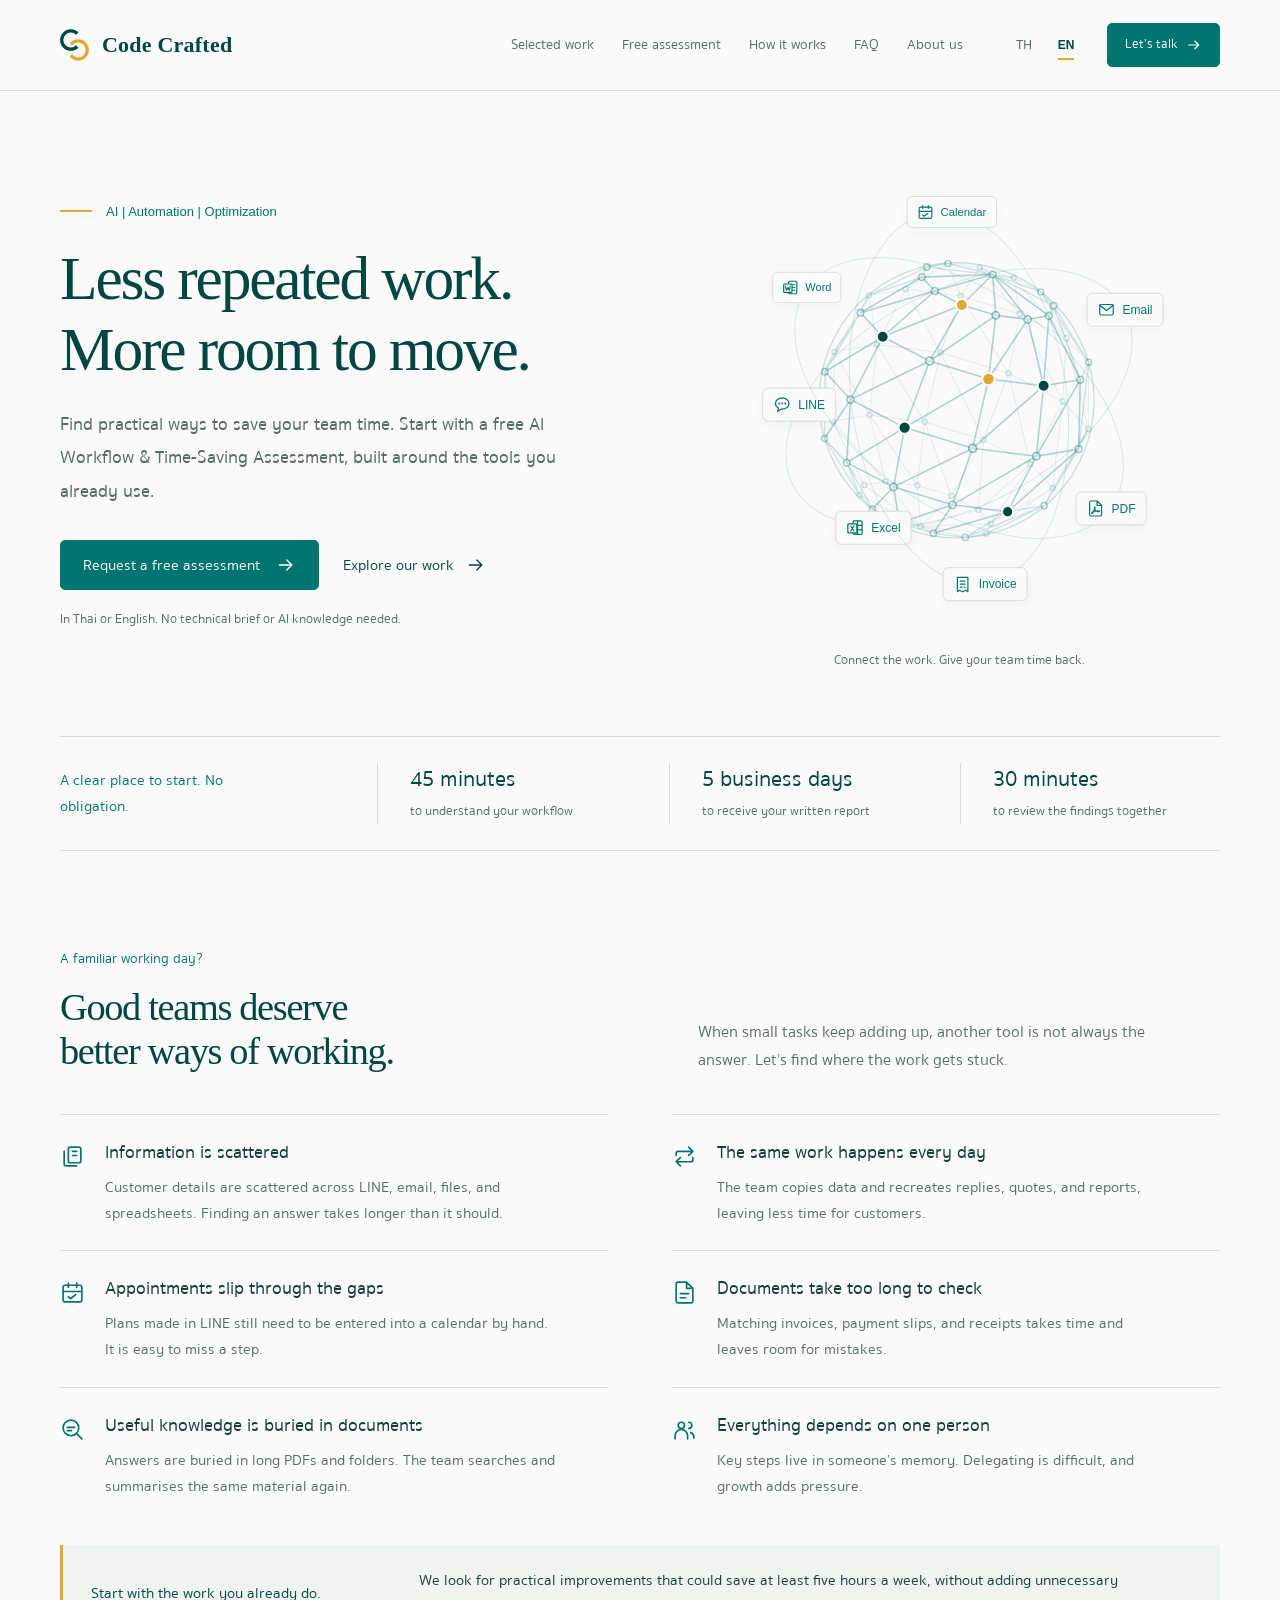
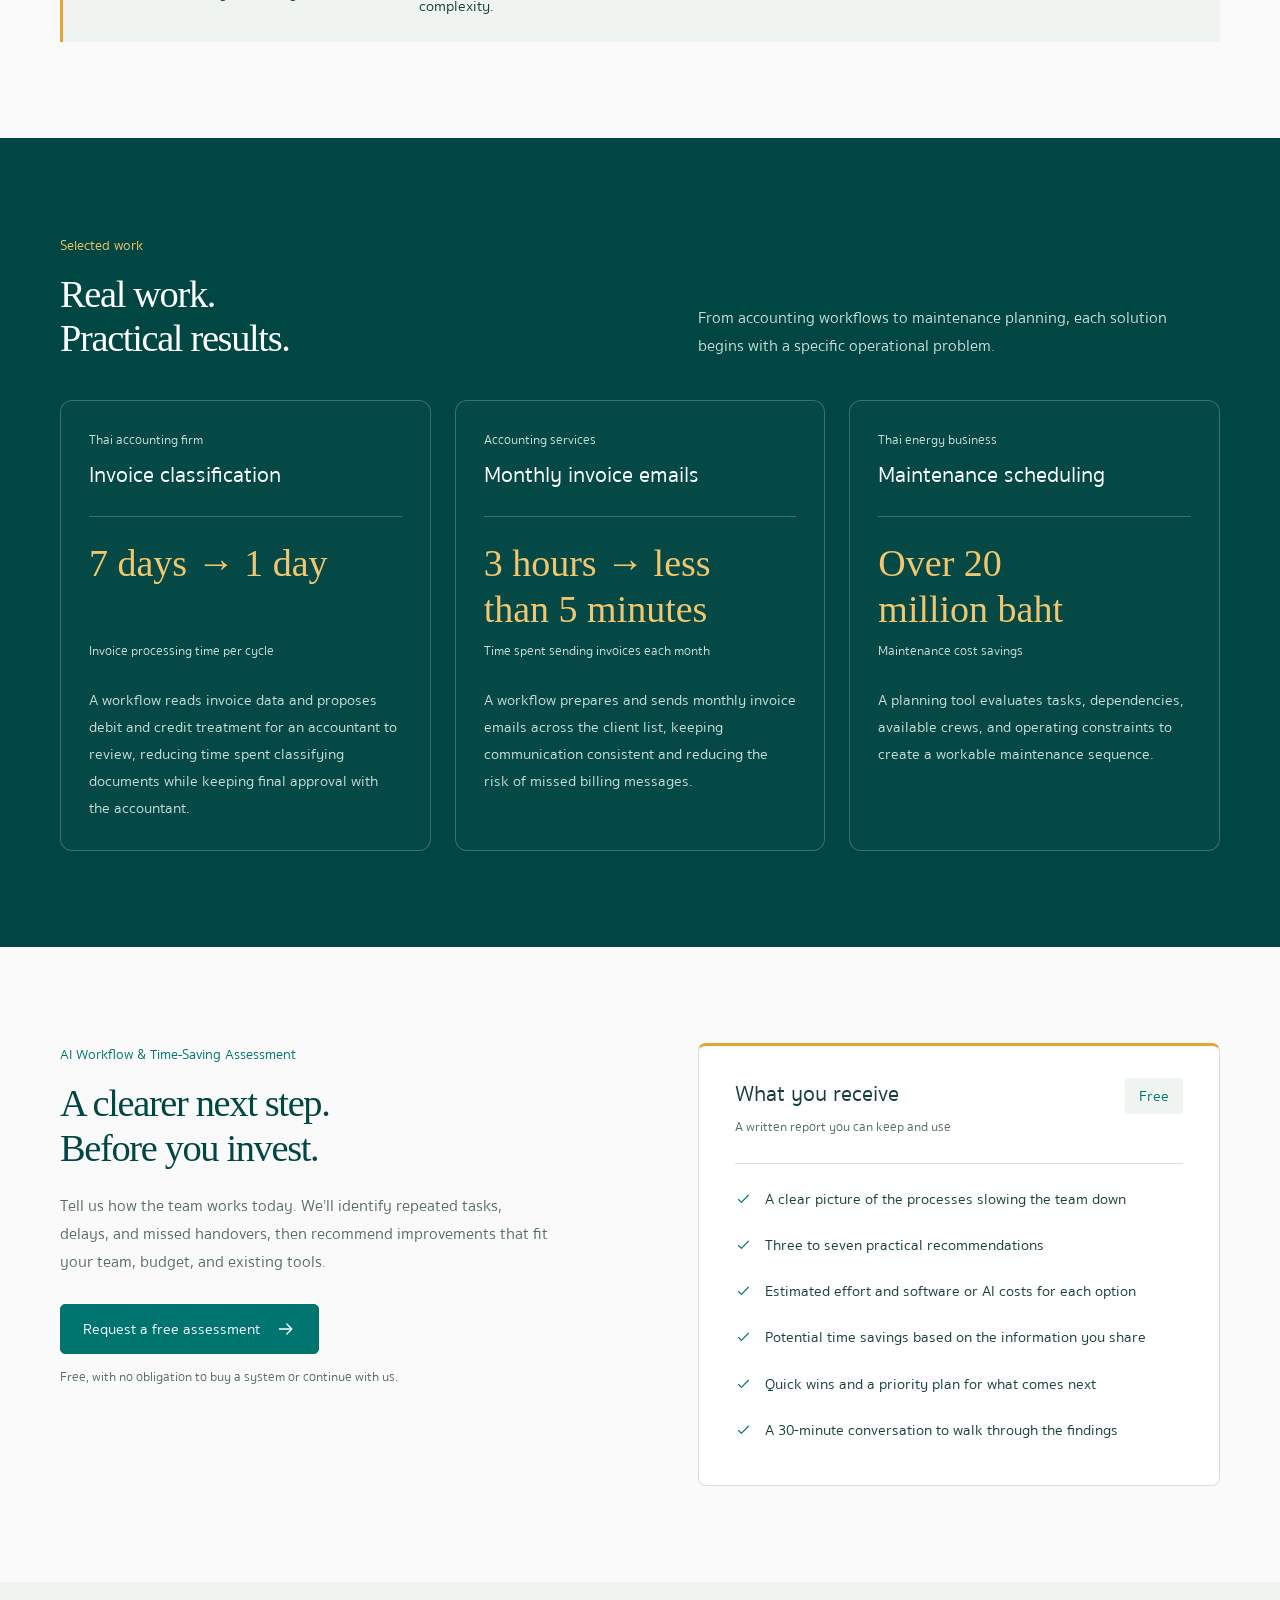
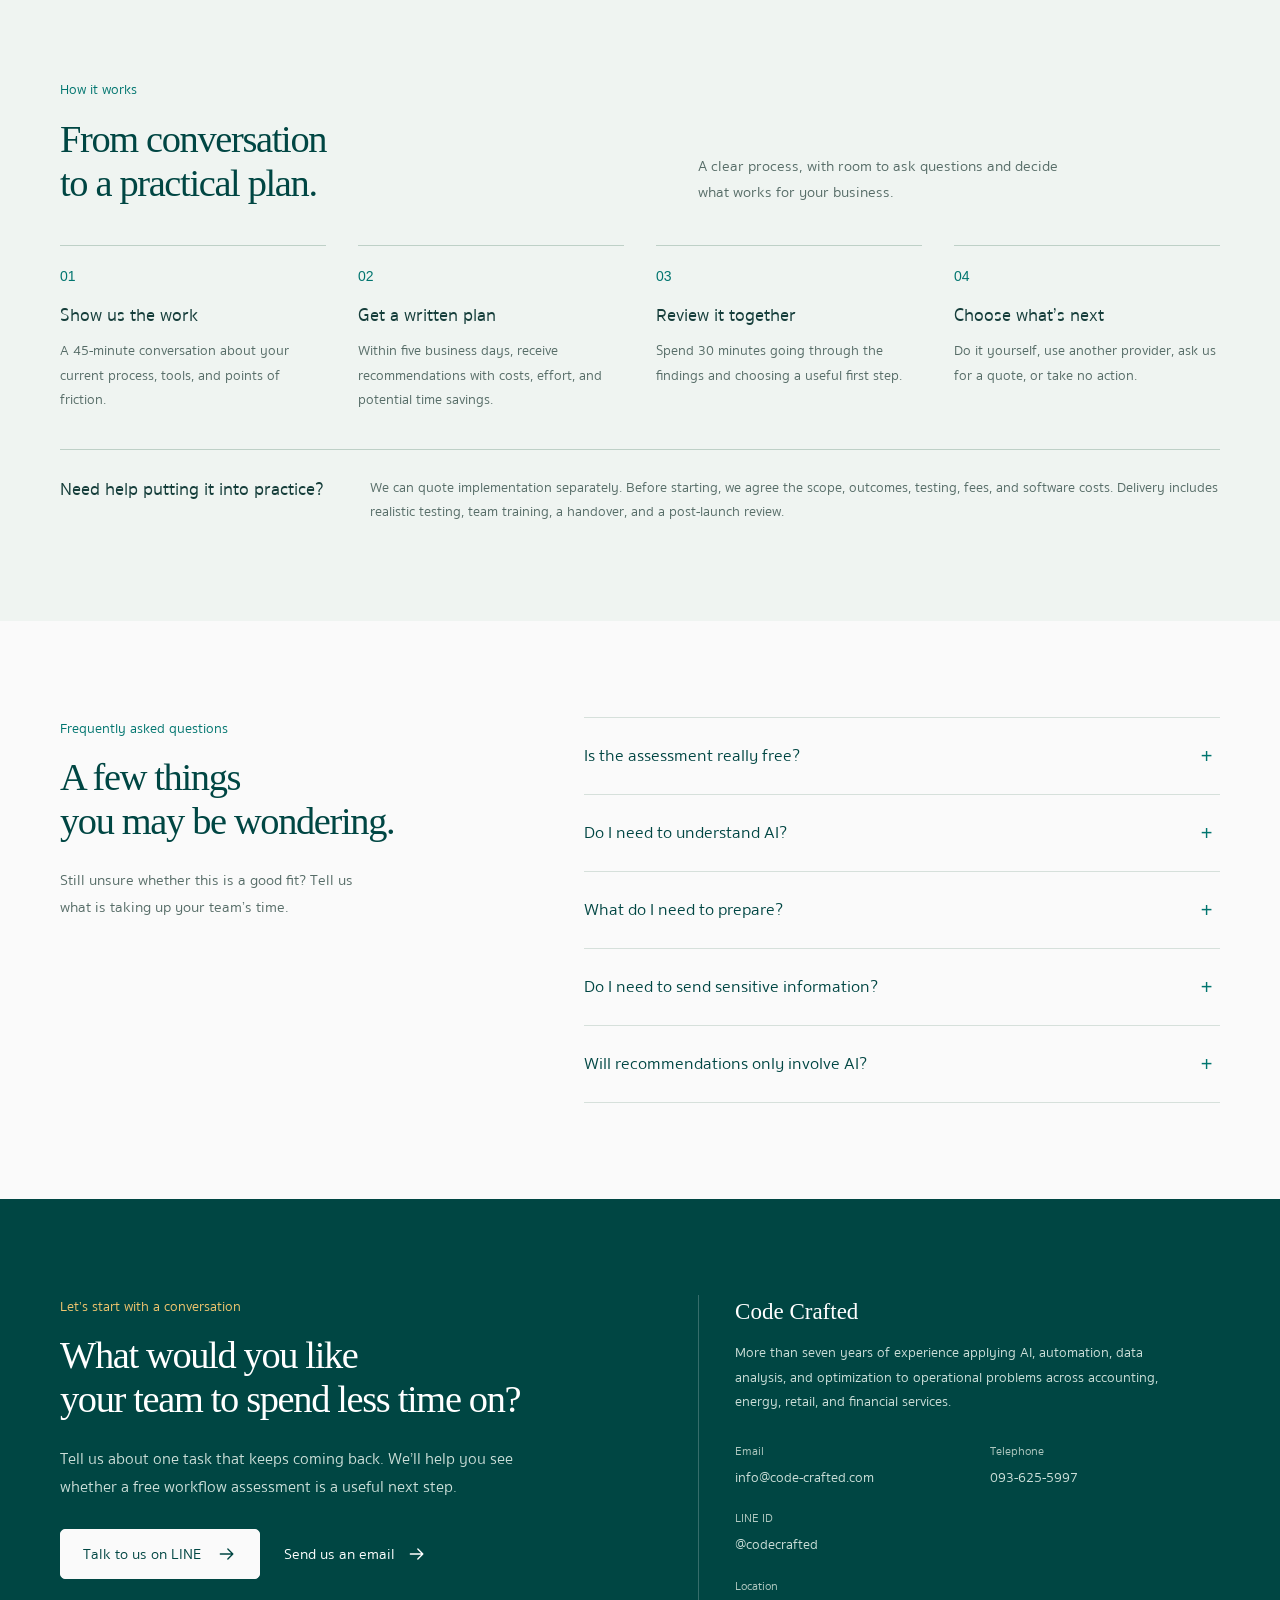
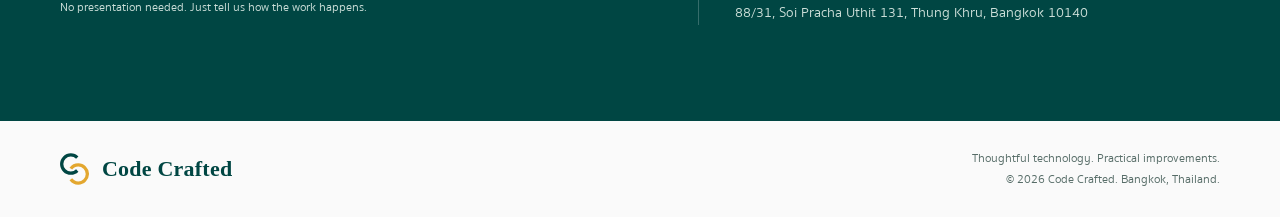
==== commit e059bebd: "update text" ====
--- a/site/index.html
+++ b/site/index.html
@@ -9,7 +9,7 @@
   <link rel="icon" href="assets/brand/favicon.svg" type="image/svg+xml">
   <link rel="preload" href="assets/fonts/sukhumvit-set.woff2" as="font" type="font/woff2" crossorigin>
   <link rel="stylesheet" href="css/style.css?v=nav-scroll-1">
-  <script src="js/script.js?v=nav-scroll-1" defer></script>
+  <script src="js/script.js?v=case-metric-20m" defer></script>
 </head>
 <body id="top">
   <a class="skip-link" href="#main-content"><span data-i18n="skip">ข้ามไปยังเนื้อหาหลัก</span></a>
@@ -108,7 +108,7 @@
         </article>
         <article class="case">
           <header class="case-heading"><p data-i18n="case3Sector" class="case-sector">ธุรกิจพลังงานไทย</p><h3 data-i18n="case3Title" class="case-title">วางแผนงานซ่อมบำรุง</h3></header>
-          <div class="case-outcome"><span data-i18n="case3Metric" class="case-result">มากกว่า 1 ล้านบาท</span><span data-i18n="case3Result" class="case-unit">ต้นทุนงานซ่อมบำรุงที่ประหยัดได้</span></div>
+          <div class="case-outcome"><span data-i18n="case3Metric" class="case-result">มากกว่า 20 ล้านบาท</span><span data-i18n="case3Result" class="case-unit">ต้นทุนงานซ่อมบำรุงที่ประหยัดได้</span></div>
           <p data-i18n="case3Body" class="case-body">ระบบวิเคราะห์งานซ่อม ลำดับก่อนหลัง ด้วยข้อจำกัดหน้างาน เช่น จำนวนคน, เวลาที่จำกัด เป็นต้น เพื่อสร้างแผนดำเนินงานที่นำไปใช้ต่อได้</p>
         </article>
       </div>
